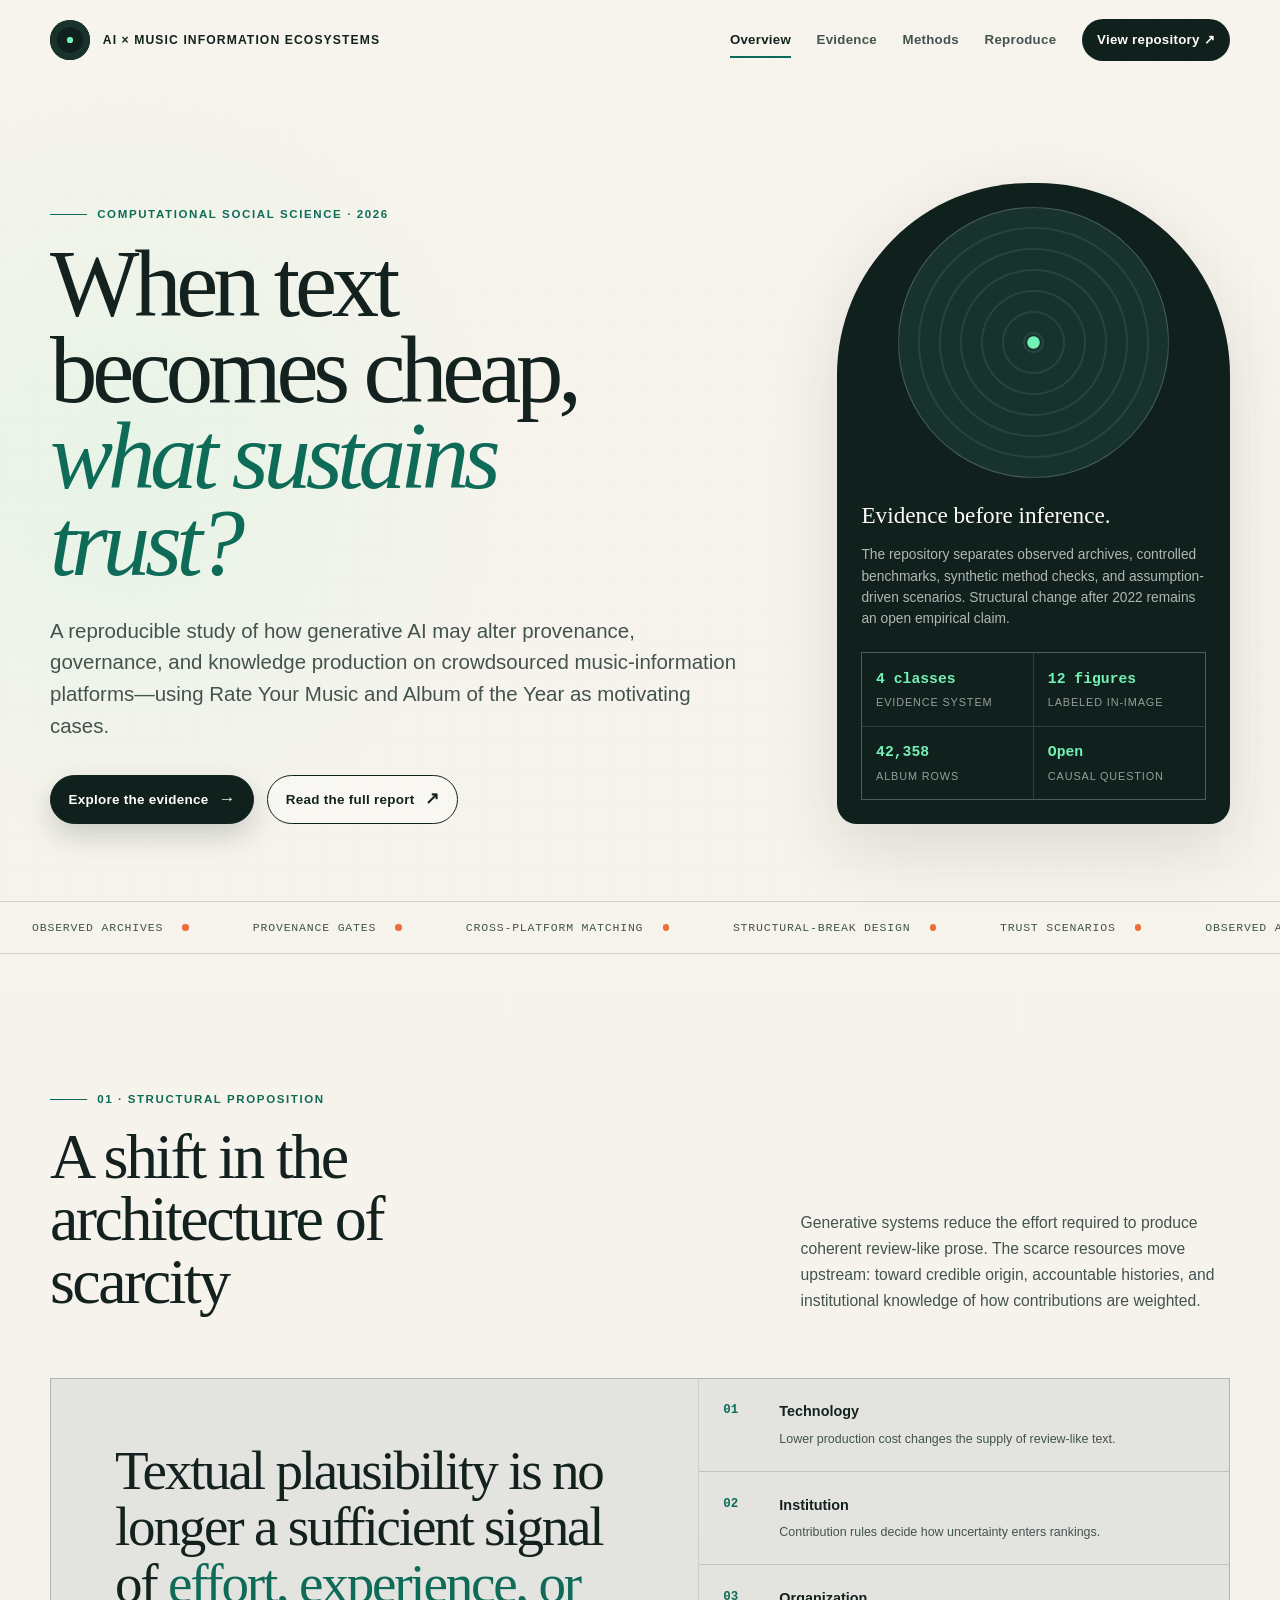
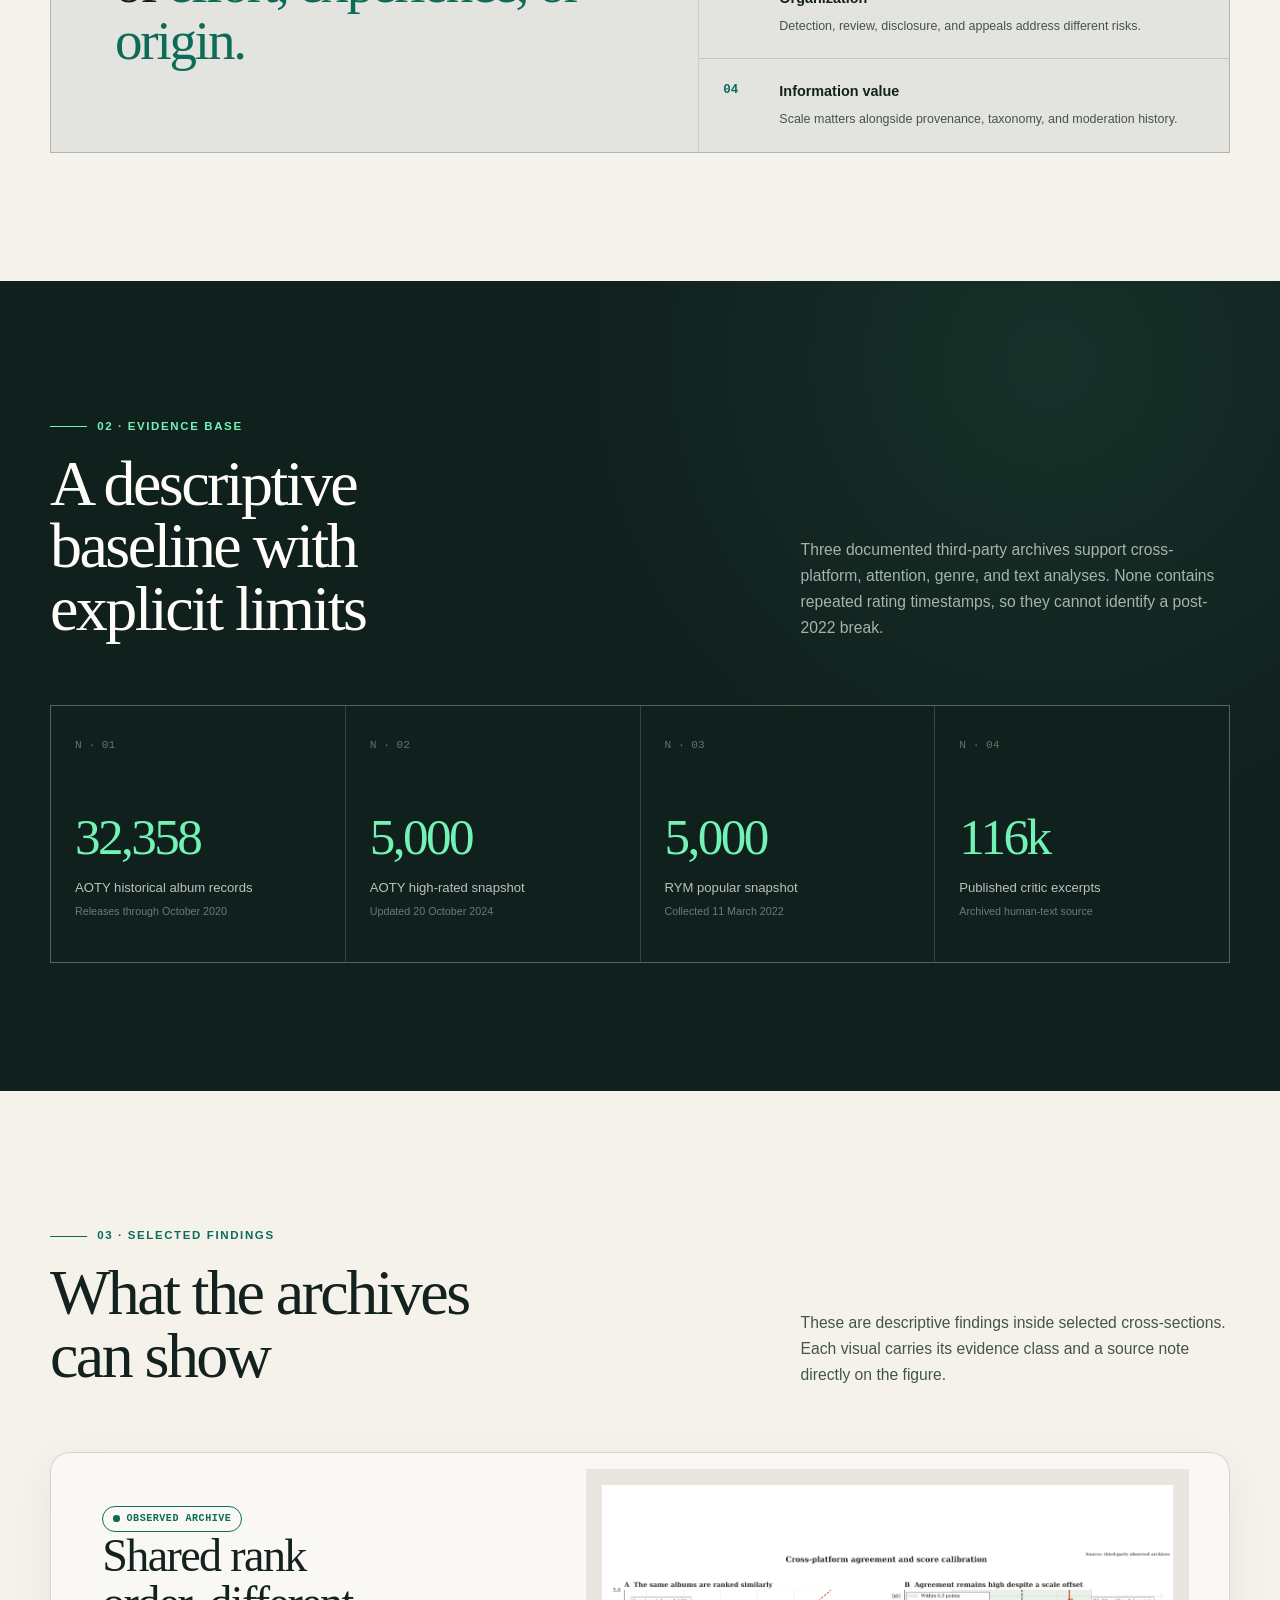
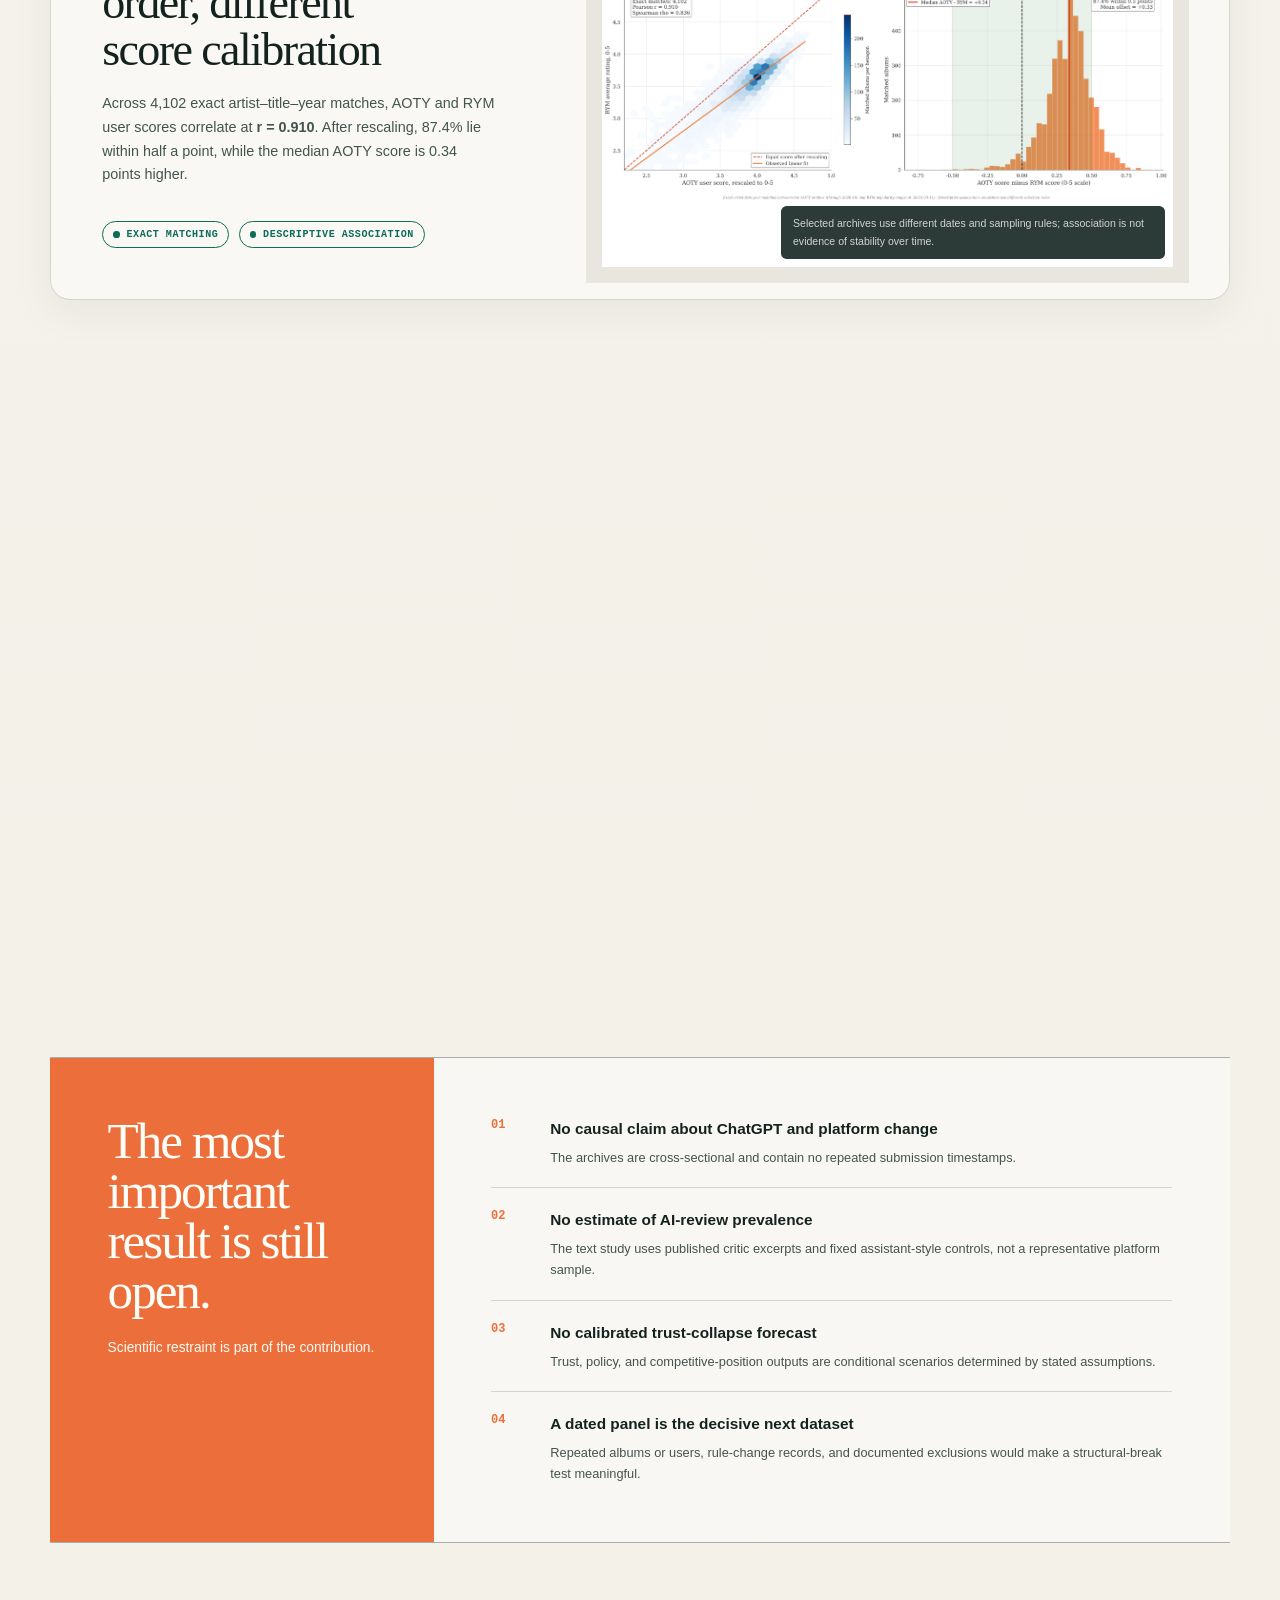
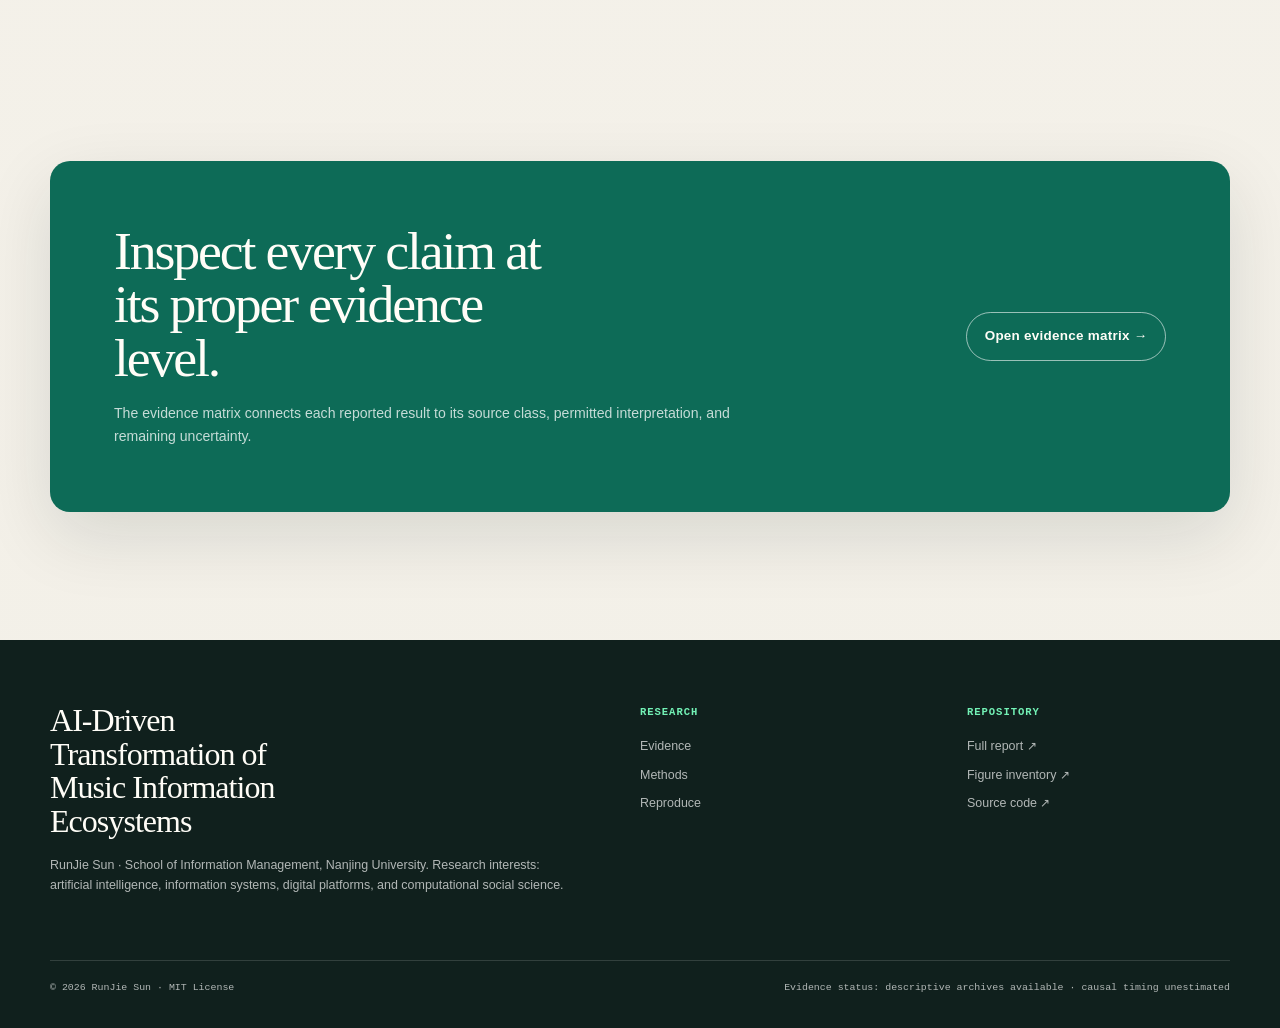
==== website/index.html @ 82f0a64b "Build research project website Add a responsive research website, evidence pages, reproducibility gu" ====
<!doctype html>
<html lang="en">
<head>
  <meta charset="utf-8">
  <meta name="viewport" content="width=device-width, initial-scale=1">
  <meta name="theme-color" content="#10201d">
  <meta name="description" content="A reproducible study of how generative AI may reshape trust, governance, and knowledge production on crowdsourced music-information platforms.">
  <meta property="og:type" content="website">
  <meta property="og:title" content="AI × Music Information Ecosystems">
  <meta property="og:description" content="Observed archives, explicit evidence boundaries, and a reproducible design for studying structural change in AOTY and RYM.">
  <meta property="og:url" content="https://sunrunjie.github.io/AI-Driven-Transformation-of-Music-Information-Ecosystems/">
  <meta property="og:image" content="https://sunrunjie.github.io/AI-Driven-Transformation-of-Music-Information-Ecosystems/assets/og.png">
  <meta name="twitter:card" content="summary_large_image">
  <meta name="twitter:title" content="AI × Music Information Ecosystems">
  <meta name="twitter:description" content="A reproducible study of trust, provenance, and structural change in crowdsourced music knowledge.">
  <meta name="twitter:image" content="https://sunrunjie.github.io/AI-Driven-Transformation-of-Music-Information-Ecosystems/assets/og.png">
  <title>AI × Music Information Ecosystems — RunJie Sun</title>
  <link rel="stylesheet" href="styles.css">
  <script src="script.js" defer></script>
</head>
<body>
  <a class="skip-link" href="#main">Skip to main content</a>
  <header class="site-header">
    <nav class="container nav-shell" aria-label="Primary navigation">
      <a class="brand" href="index.html" aria-label="Research home">
        <span class="brand-mark" aria-hidden="true"></span>
        <span class="brand-text">AI × Music Information Ecosystems</span>
      </a>
      <button class="menu-toggle" type="button" aria-label="Toggle navigation" aria-expanded="false"><span></span></button>
      <div class="nav-links">
        <a href="index.html" aria-current="page">Overview</a>
        <a href="evidence.html">Evidence</a>
        <a href="methods.html">Methods</a>
        <a href="reproducibility.html">Reproduce</a>
        <a class="repo-link" href="https://github.com/SunRunJie/AI-Driven-Transformation-of-Music-Information-Ecosystems">View repository ↗</a>
      </div>
    </nav>
  </header>

  <main id="main">
    <section class="hero">
      <div class="container hero-grid">
        <div>
          <p class="eyebrow">Computational social science · 2026</p>
          <h1 class="display-title">When text becomes cheap, <em>what sustains trust?</em></h1>
          <p class="lede">A reproducible study of how generative AI may alter provenance, governance, and knowledge production on crowdsourced music-information platforms—using Rate Your Music and Album of the Year as motivating cases.</p>
          <div class="hero-actions">
            <a class="button button-primary" href="evidence.html">Explore the evidence <span class="arrow" aria-hidden="true">→</span></a>
            <a class="button button-secondary" href="https://github.com/SunRunJie/AI-Driven-Transformation-of-Music-Information-Ecosystems/blob/main/docs/Research_Report.md">Read the full report <span class="arrow" aria-hidden="true">↗</span></a>
          </div>
        </div>
        <aside class="hero-aside" aria-label="Research status">
          <h2>Evidence before inference.</h2>
          <p>The repository separates observed archives, controlled benchmarks, synthetic method checks, and assumption-driven scenarios. Structural change after 2022 remains an open empirical claim.</p>
          <div class="hero-meta">
            <div><strong>4 classes</strong><span>Evidence system</span></div>
            <div><strong>12 figures</strong><span>Labeled in-image</span></div>
            <div><strong>42,358</strong><span>Album rows</span></div>
            <div><strong>Open</strong><span>Causal question</span></div>
          </div>
        </aside>
      </div>
    </section>

    <div class="ticker" aria-hidden="true">
      <div class="ticker-track">
        <div class="ticker-group">
          <span class="ticker-item">Observed archives</span><span class="ticker-item">Provenance gates</span><span class="ticker-item">Cross-platform matching</span><span class="ticker-item">Structural-break design</span><span class="ticker-item">Trust scenarios</span>
        </div>
        <div class="ticker-group">
          <span class="ticker-item">Observed archives</span><span class="ticker-item">Provenance gates</span><span class="ticker-item">Cross-platform matching</span><span class="ticker-item">Structural-break design</span><span class="ticker-item">Trust scenarios</span>
        </div>
      </div>
    </div>

    <section class="section" id="proposition">
      <div class="container">
        <div class="section-header reveal">
          <div>
            <p class="eyebrow">01 · Structural proposition</p>
            <h2 class="section-title">A shift in the architecture of scarcity</h2>
          </div>
          <p class="section-copy">Generative systems reduce the effort required to produce coherent review-like prose. The scarce resources move upstream: toward credible origin, accountable histories, and institutional knowledge of how contributions are weighted.</p>
        </div>
        <div class="principle-grid reveal">
          <div class="principle-main">
            <blockquote>Textual plausibility is no longer a sufficient signal of <em>effort, experience, or origin.</em></blockquote>
          </div>
          <div class="principle-side">
            <div class="principle-link"><b>01</b><div><strong>Technology</strong><span>Lower production cost changes the supply of review-like text.</span></div></div>
            <div class="principle-link"><b>02</b><div><strong>Institution</strong><span>Contribution rules decide how uncertainty enters rankings.</span></div></div>
            <div class="principle-link"><b>03</b><div><strong>Organization</strong><span>Detection, review, disclosure, and appeals address different risks.</span></div></div>
            <div class="principle-link"><b>04</b><div><strong>Information value</strong><span>Scale matters alongside provenance, taxonomy, and moderation history.</span></div></div>
          </div>
        </div>
      </div>
    </section>

    <section class="section section-dark" id="evidence-base">
      <div class="container">
        <div class="section-header reveal">
          <div>
            <p class="eyebrow">02 · Evidence base</p>
            <h2 class="section-title">A descriptive baseline with explicit limits</h2>
          </div>
          <p class="section-copy">Three documented third-party archives support cross-platform, attention, genre, and text analyses. None contains repeated rating timestamps, so they cannot identify a post-2022 break.</p>
        </div>
        <div class="stat-grid reveal">
          <article class="stat"><span class="stat-index">N · 01</span><strong class="stat-value">32,358</strong><span class="stat-label">AOTY historical album records</span><span class="stat-note">Releases through October 2020</span></article>
          <article class="stat"><span class="stat-index">N · 02</span><strong class="stat-value">5,000</strong><span class="stat-label">AOTY high-rated snapshot</span><span class="stat-note">Updated 20 October 2024</span></article>
          <article class="stat"><span class="stat-index">N · 03</span><strong class="stat-value">5,000</strong><span class="stat-label">RYM popular snapshot</span><span class="stat-note">Collected 11 March 2022</span></article>
          <article class="stat"><span class="stat-index">N · 04</span><strong class="stat-value">116k</strong><span class="stat-label">Published critic excerpts</span><span class="stat-note">Archived human-text source</span></article>
        </div>
      </div>
    </section>

    <section class="section" id="findings">
      <div class="container">
        <div class="section-header reveal">
          <div>
            <p class="eyebrow">03 · Selected findings</p>
            <h2 class="section-title">What the archives can show</h2>
          </div>
          <p class="section-copy">These are descriptive findings inside selected cross-sections. Each visual carries its evidence class and a source note directly on the figure.</p>
        </div>
        <div class="finding-stack">
          <article class="finding-card reveal">
            <div class="finding-copy">
              <div>
                <span class="evidence-tag tag-observed">Observed archive</span>
                <h3>Shared rank order, different score calibration</h3>
                <p>Across 4,102 exact artist–title–year matches, AOTY and RYM user scores correlate at <strong>r = 0.910</strong>. After rescaling, 87.4% lie within half a point, while the median AOTY score is 0.34 points higher.</p>
              </div>
              <div class="finding-meta"><span class="evidence-tag tag-observed">Exact matching</span><span class="evidence-tag tag-observed">Descriptive association</span></div>
            </div>
            <figure class="finding-visual">
              <img src="assets/figures/rating_distribution_evolution.png" alt="Hexbin plot and difference histogram showing AOTY and RYM score agreement across 4,102 matched albums">
              <figcaption>Selected archives use different dates and sampling rules; association is not evidence of stability over time.</figcaption>
            </figure>
          </article>

          <article class="finding-card reveal">
            <div class="finding-copy">
              <div>
                <span class="evidence-tag tag-observed">Observed archive</span>
                <h3>Attention concentrates; written participation stays thin</h3>
                <p>The AOTY top-5,000 file has a rating-count Gini of <strong>0.617</strong>; the selected RYM file has a Gini of <strong>0.400</strong>. In the RYM snapshot, the median review-to-rating ratio is only <strong>1.65%</strong>.</p>
              </div>
              <div class="finding-meta"><span class="evidence-tag tag-observed">Within-sample concentration</span><span class="evidence-tag tag-observed">Genre strata</span></div>
            </div>
            <figure class="finding-visual">
              <img src="assets/figures/genre_impact_heatmap.png" alt="Heatmap comparing score, rating attention, review density and genre coverage across AOTY and RYM snapshots">
              <figcaption>The snapshots use different selection rules; totals are not platform-size estimates.</figcaption>
            </figure>
          </article>
        </div>
      </div>
    </section>

    <section class="section-tight">
      <div class="container boundary reveal">
        <div class="boundary-lead">
          <h2>The most important result is still open.</h2>
          <p>Scientific restraint is part of the contribution.</p>
        </div>
        <div class="boundary-list">
          <div class="boundary-item"><b>01</b><div><strong>No causal claim about ChatGPT and platform change</strong><p>The archives are cross-sectional and contain no repeated submission timestamps.</p></div></div>
          <div class="boundary-item"><b>02</b><div><strong>No estimate of AI-review prevalence</strong><p>The text study uses published critic excerpts and fixed assistant-style controls, not a representative platform sample.</p></div></div>
          <div class="boundary-item"><b>03</b><div><strong>No calibrated trust-collapse forecast</strong><p>Trust, policy, and competitive-position outputs are conditional scenarios determined by stated assumptions.</p></div></div>
          <div class="boundary-item"><b>04</b><div><strong>A dated panel is the decisive next dataset</strong><p>Repeated albums or users, rule-change records, and documented exclusions would make a structural-break test meaningful.</p></div></div>
        </div>
      </div>
    </section>

    <section class="section">
      <div class="container cta-panel reveal">
        <div>
          <h2>Inspect every claim at its proper evidence level.</h2>
          <p>The evidence matrix connects each reported result to its source class, permitted interpretation, and remaining uncertainty.</p>
        </div>
        <a class="button" href="evidence.html">Open evidence matrix →</a>
      </div>
    </section>
  </main>

  <footer class="site-footer">
    <div class="container">
      <div class="footer-grid">
        <div>
          <h2 class="footer-title">AI-Driven Transformation of Music Information Ecosystems</h2>
          <p class="footer-copy">RunJie Sun · School of Information Management, Nanjing University. Research interests: artificial intelligence, information systems, digital platforms, and computational social science.</p>
        </div>
        <div class="footer-nav"><strong>Research</strong><a href="evidence.html">Evidence</a><a href="methods.html">Methods</a><a href="reproducibility.html">Reproduce</a></div>
        <div class="footer-nav"><strong>Repository</strong><a href="https://github.com/SunRunJie/AI-Driven-Transformation-of-Music-Information-Ecosystems/blob/main/docs/Research_Report.md">Full report ↗</a><a href="https://github.com/SunRunJie/AI-Driven-Transformation-of-Music-Information-Ecosystems/tree/main/figures">Figure inventory ↗</a><a href="https://github.com/SunRunJie/AI-Driven-Transformation-of-Music-Information-Ecosystems">Source code ↗</a></div>
      </div>
      <div class="footer-bottom"><span>© <span data-year>2026</span> RunJie Sun · MIT License</span><span>Evidence status: descriptive archives available · causal timing unestimated</span></div>
    </div>
  </footer>
</body>
</html>
---- website/styles.css ----
:root {
  --ink: #14221f;
  --ink-soft: #43534f;
  --paper: #f3f0e8;
  --paper-deep: #e7e2d6;
  --surface: rgba(255, 255, 255, 0.62);
  --line: rgba(20, 34, 31, 0.16);
  --line-strong: rgba(20, 34, 31, 0.32);
  --green: #0d6b57;
  --green-bright: #73f2b6;
  --orange: #ec6f3b;
  --blue: #2f69d9;
  --plum: #8b4d7d;
  --dark: #10201d;
  --dark-soft: #19312c;
  --white: #fffdf7;
  --serif: Georgia, "Times New Roman", Times, serif;
  --sans: Inter, "Segoe UI", Helvetica, Arial, sans-serif;
  --mono: "SFMono-Regular", Consolas, "Liberation Mono", monospace;
  --shadow: 0 24px 70px rgba(20, 34, 31, 0.12);
  --radius: 1.25rem;
  --page: min(1180px, calc(100vw - 40px));
}

* {
  box-sizing: border-box;
}

html {
  scroll-behavior: smooth;
  scroll-padding-top: 7rem;
}

body {
  margin: 0;
  color: var(--ink);
  background:
    radial-gradient(circle at 10% 8%, rgba(115, 242, 182, 0.12), transparent 25rem),
    linear-gradient(180deg, #f7f4ed 0%, var(--paper) 100%);
  font-family: var(--sans);
  font-size: 16px;
  line-height: 1.65;
  text-rendering: optimizeLegibility;
  -webkit-font-smoothing: antialiased;
}

body::before {
  position: fixed;
  inset: 0;
  z-index: -1;
  pointer-events: none;
  content: "";
  opacity: 0.36;
  background-image: linear-gradient(rgba(20, 34, 31, 0.025) 1px, transparent 1px),
    linear-gradient(90deg, rgba(20, 34, 31, 0.025) 1px, transparent 1px);
  background-size: 32px 32px;
}

::selection {
  color: var(--white);
  background: var(--green);
}

a {
  color: inherit;
  text-decoration-thickness: 1px;
  text-underline-offset: 0.2em;
}

img {
  display: block;
  max-width: 100%;
}

button,
input {
  font: inherit;
}

.skip-link {
  position: fixed;
  top: 0.75rem;
  left: 0.75rem;
  z-index: 100;
  padding: 0.75rem 1rem;
  color: var(--white);
  background: var(--dark);
  border-radius: 0.4rem;
  transform: translateY(-160%);
  transition: transform 160ms ease;
}

.skip-link:focus {
  transform: translateY(0);
}

.container {
  width: var(--page);
  margin-inline: auto;
}

.site-header {
  position: sticky;
  top: 0;
  z-index: 40;
  border-bottom: 1px solid transparent;
  transition: background 180ms ease, border-color 180ms ease, backdrop-filter 180ms ease;
}

.site-header.is-scrolled {
  background: rgba(247, 244, 237, 0.87);
  border-color: var(--line);
  backdrop-filter: blur(18px);
}

.nav-shell {
  display: flex;
  min-height: 80px;
  align-items: center;
  justify-content: space-between;
  gap: 2rem;
}

.brand {
  display: inline-flex;
  align-items: center;
  gap: 0.8rem;
  font-size: 0.76rem;
  font-weight: 760;
  letter-spacing: 0.09em;
  line-height: 1.2;
  text-decoration: none;
  text-transform: uppercase;
}

.brand-mark {
  display: grid;
  width: 2.5rem;
  height: 2.5rem;
  flex: none;
  place-items: center;
  color: var(--green-bright);
  background: var(--dark);
  border-radius: 50%;
  box-shadow: inset 0 0 0 7px #18322c;
}

.brand-mark::after {
  width: 0.32rem;
  height: 0.32rem;
  content: "";
  background: currentColor;
  border-radius: 50%;
}

.nav-links {
  display: flex;
  align-items: center;
  gap: 1.6rem;
}

.nav-links a {
  position: relative;
  padding: 0.45rem 0;
  color: var(--ink-soft);
  font-size: 0.83rem;
  font-weight: 650;
  letter-spacing: 0.02em;
  text-decoration: none;
}

.nav-links a::after {
  position: absolute;
  right: 0;
  bottom: 0;
  left: 0;
  height: 2px;
  content: "";
  background: var(--green);
  transform: scaleX(0);
  transform-origin: right;
  transition: transform 180ms ease;
}

.nav-links a:hover::after,
.nav-links a[aria-current="page"]::after {
  transform: scaleX(1);
  transform-origin: left;
}

.nav-links a[aria-current="page"] {
  color: var(--ink);
}

.nav-links .repo-link {
  padding: 0.65rem 0.95rem;
  color: var(--white);
  background: var(--dark);
  border-radius: 999px;
}

.nav-links .repo-link::after {
  display: none;
}

.menu-toggle {
  display: none;
  width: 2.75rem;
  height: 2.75rem;
  padding: 0;
  color: var(--ink);
  background: transparent;
  border: 1px solid var(--line-strong);
  border-radius: 50%;
}

.menu-toggle span,
.menu-toggle::before,
.menu-toggle::after {
  display: block;
  width: 1.1rem;
  height: 1px;
  margin: 4px auto;
  content: "";
  background: currentColor;
}

.eyebrow {
  display: inline-flex;
  align-items: center;
  gap: 0.65rem;
  margin: 0 0 1.2rem;
  color: var(--green);
  font-size: 0.72rem;
  font-weight: 800;
  letter-spacing: 0.14em;
  line-height: 1.2;
  text-transform: uppercase;
}

.eyebrow::before {
  width: 2.3rem;
  height: 1px;
  content: "";
  background: currentColor;
}

.display-title {
  max-width: 13ch;
  margin: 0;
  font-family: var(--serif);
  font-size: clamp(3.2rem, 7.4vw, 7.5rem);
  font-weight: 500;
  letter-spacing: -0.055em;
  line-height: 0.91;
}

.display-title em {
  color: var(--green);
  font-weight: 500;
}

.lede {
  max-width: 44rem;
  margin: 1.8rem 0 0;
  color: var(--ink-soft);
  font-size: clamp(1.05rem, 1.8vw, 1.28rem);
  line-height: 1.55;
}

.hero {
  min-height: calc(100vh - 80px);
  padding: clamp(4rem, 8vw, 8rem) 0 4rem;
}

.hero-grid {
  display: grid;
  grid-template-columns: minmax(0, 1.28fr) minmax(290px, 0.72fr);
  align-items: end;
  gap: clamp(3rem, 7vw, 8rem);
}

.hero-actions {
  display: flex;
  flex-wrap: wrap;
  gap: 0.8rem;
  margin-top: 2.1rem;
}

.button {
  display: inline-flex;
  min-height: 3rem;
  align-items: center;
  justify-content: center;
  gap: 0.65rem;
  padding: 0.78rem 1.1rem;
  font-size: 0.84rem;
  font-weight: 760;
  letter-spacing: 0.02em;
  text-decoration: none;
  border: 1px solid var(--dark);
  border-radius: 999px;
  transition: transform 160ms ease, box-shadow 160ms ease, background 160ms ease;
}

.button:hover {
  transform: translateY(-2px);
}

.button-primary {
  color: var(--white);
  background: var(--dark);
  box-shadow: 0 12px 28px rgba(16, 32, 29, 0.18);
}

.button-secondary {
  background: rgba(255, 255, 255, 0.35);
}

.button .arrow {
  font-size: 1.05rem;
  line-height: 1;
}

.hero-aside {
  position: relative;
  padding: 1.5rem;
  color: var(--white);
  background: var(--dark);
  border-radius: 12rem 12rem var(--radius) var(--radius);
  box-shadow: var(--shadow);
  overflow: hidden;
}

.hero-aside::before {
  display: block;
  width: 78%;
  aspect-ratio: 1;
  margin: 0 auto 1.5rem;
  content: "";
  background:
    radial-gradient(circle, var(--green-bright) 0 3%, transparent 3.5%),
    repeating-radial-gradient(circle, #18322c 0 8px, #25453e 9px 10px, #18322c 11px 21px);
  border: 1px solid rgba(255, 255, 255, 0.15);
  border-radius: 50%;
}

.hero-aside h2 {
  margin: 0;
  font-family: var(--serif);
  font-size: 1.45rem;
  font-weight: 500;
  line-height: 1.2;
}

.hero-aside p {
  margin: 0.9rem 0 0;
  color: rgba(255, 255, 255, 0.68);
  font-size: 0.86rem;
  line-height: 1.55;
}

.hero-meta {
  display: grid;
  grid-template-columns: 1fr 1fr;
  gap: 1px;
  margin-top: 1.4rem;
  background: rgba(255, 255, 255, 0.14);
  border: 1px solid rgba(255, 255, 255, 0.14);
}

.hero-meta div {
  padding: 0.85rem;
  background: var(--dark);
}

.hero-meta strong,
.hero-meta span {
  display: block;
}

.hero-meta strong {
  color: var(--green-bright);
  font-family: var(--mono);
  font-size: 0.92rem;
}

.hero-meta span {
  margin-top: 0.2rem;
  color: rgba(255, 255, 255, 0.56);
  font-size: 0.68rem;
  letter-spacing: 0.08em;
  text-transform: uppercase;
}

.ticker {
  border-top: 1px solid var(--line);
  border-bottom: 1px solid var(--line);
  overflow: hidden;
}

.ticker-track {
  display: flex;
  width: max-content;
  animation: ticker 32s linear infinite;
}

.ticker-group {
  display: flex;
  align-items: center;
  flex: none;
}

.ticker-item {
  display: flex;
  align-items: center;
  gap: 1.2rem;
  padding: 1rem 2rem;
  color: var(--ink-soft);
  font-family: var(--mono);
  font-size: 0.72rem;
  letter-spacing: 0.07em;
  text-transform: uppercase;
}

.ticker-item::after {
  width: 0.4rem;
  height: 0.4rem;
  content: "";
  background: var(--orange);
  border-radius: 50%;
}

@keyframes ticker {
  to { transform: translateX(-50%); }
}

.section {
  padding: clamp(5.5rem, 10vw, 9rem) 0;
}

.section-tight {
  padding: clamp(4rem, 7vw, 6.5rem) 0;
}

.section-dark {
  color: var(--white);
  background:
    radial-gradient(circle at 82% 10%, rgba(115, 242, 182, 0.08), transparent 30rem),
    var(--dark);
}

.section-dark .eyebrow {
  color: var(--green-bright);
}

.section-dark .section-copy,
.section-dark .muted {
  color: rgba(255, 255, 255, 0.64);
}

.section-header {
  display: grid;
  grid-template-columns: minmax(0, 0.9fr) minmax(280px, 0.55fr);
  align-items: end;
  gap: 3rem;
  margin-bottom: clamp(2.8rem, 5vw, 4.5rem);
}

.section-title {
  max-width: 14ch;
  margin: 0;
  font-family: var(--serif);
  font-size: clamp(2.35rem, 5vw, 4.75rem);
  font-weight: 500;
  letter-spacing: -0.04em;
  line-height: 0.98;
}

.section-copy {
  max-width: 37rem;
  margin: 0;
  color: var(--ink-soft);
  font-size: 0.98rem;
}

.principle-grid {
  display: grid;
  grid-template-columns: 1.1fr 0.9fr;
  gap: 1px;
  background: var(--line);
  border: 1px solid var(--line);
}

.principle-main,
.principle-side {
  background: rgba(255, 255, 255, 0.4);
}

.principle-main {
  padding: clamp(2rem, 5vw, 4.5rem);
}

.principle-main blockquote {
  max-width: 22ch;
  margin: 0;
  font-family: var(--serif);
  font-size: clamp(2rem, 4.3vw, 4.1rem);
  letter-spacing: -0.04em;
  line-height: 1.03;
}

.principle-main blockquote em {
  color: var(--green);
  font-style: normal;
}

.principle-side {
  display: grid;
  grid-template-rows: repeat(4, 1fr);
}

.principle-link {
  display: grid;
  grid-template-columns: 2.5rem 1fr;
  gap: 1rem;
  padding: 1.35rem 1.5rem;
  border-bottom: 1px solid var(--line);
}

.principle-link:last-child {
  border-bottom: 0;
}

.principle-link b {
  color: var(--green);
  font-family: var(--mono);
  font-size: 0.78rem;
}

.principle-link strong,
.principle-link span {
  display: block;
}

.principle-link strong {
  font-size: 0.9rem;
}

.principle-link span {
  margin-top: 0.3rem;
  color: var(--ink-soft);
  font-size: 0.78rem;
}

.stat-grid {
  display: grid;
  grid-template-columns: repeat(4, 1fr);
  gap: 1px;
  background: rgba(255, 255, 255, 0.16);
  border: 1px solid rgba(255, 255, 255, 0.16);
}

.stat {
  min-height: 16rem;
  padding: 1.5rem;
  background: var(--dark);
}

.stat-index {
  color: rgba(255, 255, 255, 0.36);
  font-family: var(--mono);
  font-size: 0.7rem;
}

.stat-value {
  display: block;
  margin-top: 3.4rem;
  color: var(--green-bright);
  font-family: var(--serif);
  font-size: clamp(2.4rem, 4vw, 4.3rem);
  font-weight: 500;
  letter-spacing: -0.05em;
  line-height: 1;
}

.stat-label {
  display: block;
  margin-top: 1rem;
  color: rgba(255, 255, 255, 0.72);
  font-size: 0.82rem;
  line-height: 1.45;
}

.stat-note {
  display: block;
  margin-top: 0.45rem;
  color: rgba(255, 255, 255, 0.4);
  font-size: 0.67rem;
  line-height: 1.45;
}

.finding-stack {
  display: grid;
  gap: 1.5rem;
}

.finding-card {
  display: grid;
  grid-template-columns: 0.42fr 0.58fr;
  min-height: 28rem;
  background: rgba(255, 255, 255, 0.48);
  border: 1px solid var(--line);
  border-radius: var(--radius);
  box-shadow: 0 12px 40px rgba(20, 34, 31, 0.06);
  overflow: hidden;
}

.finding-copy {
  display: flex;
  flex-direction: column;
  justify-content: space-between;
  padding: clamp(1.8rem, 4vw, 3.6rem);
}

.finding-copy h3 {
  max-width: 13ch;
  margin: 0;
  font-family: var(--serif);
  font-size: clamp(2rem, 3.6vw, 3.25rem);
  font-weight: 500;
  letter-spacing: -0.035em;
  line-height: 1.02;
}

.finding-copy p {
  max-width: 34rem;
  margin: 1.2rem 0 0;
  color: var(--ink-soft);
  font-size: 0.9rem;
}

.finding-meta {
  display: flex;
  flex-wrap: wrap;
  gap: 0.6rem;
  margin-top: 2rem;
}

.evidence-tag {
  display: inline-flex;
  align-items: center;
  gap: 0.42rem;
  width: fit-content;
  padding: 0.38rem 0.62rem;
  font-family: var(--mono);
  font-size: 0.63rem;
  font-weight: 700;
  letter-spacing: 0.05em;
  line-height: 1.2;
  text-transform: uppercase;
  border: 1px solid currentColor;
  border-radius: 999px;
}

.evidence-tag::before {
  width: 0.42rem;
  height: 0.42rem;
  content: "";
  background: currentColor;
  border-radius: 50%;
}

.tag-observed { color: var(--green); }
.tag-controlled { color: var(--blue); }
.tag-synthetic { color: var(--orange); }
.tag-scenario { color: var(--plum); }

.finding-visual {
  position: relative;
  display: grid;
  min-width: 0;
  place-items: center;
  padding: 1rem;
  background: #e8e6df;
}

.finding-visual img {
  width: 100%;
  height: 100%;
  object-fit: contain;
  background: #fff;
}

.finding-visual figcaption {
  position: absolute;
  right: 1.5rem;
  bottom: 1.5rem;
  max-width: 24rem;
  padding: 0.55rem 0.75rem;
  color: rgba(255, 255, 255, 0.78);
  background: rgba(16, 32, 29, 0.88);
  font-size: 0.66rem;
  border-radius: 0.35rem;
}

.boundary {
  display: grid;
  grid-template-columns: 0.65fr 1.35fr;
  border-top: 1px solid var(--line-strong);
  border-bottom: 1px solid var(--line-strong);
}

.boundary-lead,
.boundary-list {
  padding: clamp(2rem, 4.5vw, 4rem);
}

.boundary-lead {
  color: var(--white);
  background: var(--orange);
}

.boundary-lead h2 {
  margin: 0;
  font-family: var(--serif);
  font-size: clamp(2.3rem, 4vw, 4.2rem);
  font-weight: 500;
  letter-spacing: -0.04em;
  line-height: 0.98;
}

.boundary-lead p {
  margin: 1.3rem 0 0;
  font-size: 0.86rem;
}

.boundary-list {
  background: rgba(255, 255, 255, 0.45);
}

.boundary-item {
  display: grid;
  grid-template-columns: 2.5rem 1fr;
  gap: 1.2rem;
  padding: 1.2rem 0;
  border-bottom: 1px solid var(--line);
}

.boundary-item:first-child { padding-top: 0; }
.boundary-item:last-child { padding-bottom: 0; border-bottom: 0; }
.boundary-item b { color: var(--orange); font-family: var(--mono); font-size: 0.75rem; }
.boundary-item strong { display: block; font-size: 0.96rem; }
.boundary-item p { margin: 0.35rem 0 0; color: var(--ink-soft); font-size: 0.8rem; }

.cta-panel {
  display: grid;
  grid-template-columns: 1fr auto;
  align-items: center;
  gap: 3rem;
  padding: clamp(2rem, 5vw, 4.5rem);
  color: var(--white);
  background: var(--green);
  border-radius: var(--radius);
  box-shadow: var(--shadow);
}

.cta-panel h2 {
  max-width: 17ch;
  margin: 0;
  font-family: var(--serif);
  font-size: clamp(2.2rem, 4.2vw, 4rem);
  font-weight: 500;
  letter-spacing: -0.04em;
  line-height: 1;
}

.cta-panel p {
  max-width: 42rem;
  margin: 1rem 0 0;
  color: rgba(255, 255, 255, 0.76);
  font-size: 0.88rem;
}

.cta-panel .button {
  color: var(--white);
  border-color: rgba(255, 255, 255, 0.58);
}

.page-hero {
  padding: clamp(4.5rem, 9vw, 8rem) 0 clamp(4rem, 7vw, 6rem);
}

.page-hero-grid {
  display: grid;
  grid-template-columns: minmax(0, 1fr) minmax(260px, 0.42fr);
  align-items: end;
  gap: clamp(3rem, 8vw, 8rem);
}

.page-title {
  max-width: 11ch;
  margin: 0;
  font-family: var(--serif);
  font-size: clamp(3.1rem, 7vw, 7rem);
  font-weight: 500;
  letter-spacing: -0.055em;
  line-height: 0.91;
}

.page-index {
  color: var(--ink-soft);
  font-family: var(--mono);
  font-size: 0.74rem;
  border-top: 1px solid var(--line-strong);
}

.page-index div {
  display: flex;
  justify-content: space-between;
  gap: 1rem;
  padding: 0.8rem 0;
  border-bottom: 1px solid var(--line);
}

.page-index strong {
  color: var(--ink);
  font-weight: 650;
}

.filter-bar {
  display: flex;
  flex-wrap: wrap;
  gap: 0.6rem;
  margin-bottom: 2rem;
}

.filter-button {
  padding: 0.55rem 0.85rem;
  color: var(--ink-soft);
  background: transparent;
  border: 1px solid var(--line-strong);
  border-radius: 999px;
  cursor: pointer;
}

.filter-button:hover,
.filter-button.is-active {
  color: var(--white);
  background: var(--dark);
}

.evidence-matrix {
  border-top: 1px solid var(--line-strong);
}

.evidence-row {
  display: grid;
  grid-template-columns: 0.9fr 0.55fr 1.25fr 0.6fr;
  gap: 1.5rem;
  align-items: start;
  padding: 1.35rem 0;
  border-bottom: 1px solid var(--line);
}

.evidence-row[hidden] { display: none; }

.evidence-row.header-row {
  padding: 0.7rem 0;
  color: var(--ink-soft);
  font-family: var(--mono);
  font-size: 0.66rem;
  letter-spacing: 0.06em;
  text-transform: uppercase;
}

.evidence-row strong {
  font-size: 0.9rem;
  line-height: 1.35;
}

.evidence-row p {
  margin: 0;
  color: var(--ink-soft);
  font-size: 0.79rem;
  line-height: 1.5;
}

.claim-state {
  width: fit-content;
  padding: 0.34rem 0.55rem;
  font-family: var(--mono);
  font-size: 0.63rem;
  font-weight: 700;
  border-radius: 0.35rem;
}

.claim-supported { color: #075340; background: rgba(13, 107, 87, 0.13); }
.claim-bounded { color: #7b3a17; background: rgba(236, 111, 59, 0.15); }
.claim-open { color: #6f315f; background: rgba(139, 77, 125, 0.15); }

.source-grid {
  display: grid;
  grid-template-columns: repeat(3, 1fr);
  gap: 1rem;
}

.source-card {
  display: flex;
  min-height: 23rem;
  flex-direction: column;
  justify-content: space-between;
  padding: 1.5rem;
  background: rgba(255, 255, 255, 0.46);
  border: 1px solid var(--line);
  border-radius: var(--radius);
}

.source-card .number {
  font-family: var(--serif);
  font-size: 3.5rem;
  letter-spacing: -0.045em;
  line-height: 1;
}

.source-card h3 {
  margin: 1rem 0 0;
  font-size: 1rem;
}

.source-card p {
  margin: 0.7rem 0 0;
  color: var(--ink-soft);
  font-size: 0.78rem;
}

.source-card dl {
  margin: 1.8rem 0 0;
  font-size: 0.72rem;
}

.source-card dl div {
  display: flex;
  justify-content: space-between;
  gap: 1rem;
  padding: 0.55rem 0;
  border-top: 1px solid var(--line);
}

.source-card dt { color: var(--ink-soft); }
.source-card dd { margin: 0; text-align: right; }

.method-flow {
  position: relative;
  display: grid;
  grid-template-columns: repeat(5, 1fr);
  gap: 1rem;
}

.method-flow::before {
  position: absolute;
  top: 2rem;
  right: 9%;
  left: 9%;
  height: 1px;
  content: "";
  background: var(--line-strong);
}

.flow-step {
  position: relative;
  padding-top: 4.6rem;
}

.flow-step::before {
  position: absolute;
  top: 1.55rem;
  left: 0;
  width: 0.8rem;
  height: 0.8rem;
  content: "";
  background: var(--paper);
  border: 2px solid var(--green);
  border-radius: 50%;
}

.flow-step b {
  color: var(--green);
  font-family: var(--mono);
  font-size: 0.7rem;
}

.flow-step strong {
  display: block;
  margin-top: 0.35rem;
  font-size: 0.92rem;
}

.flow-step p {
  margin: 0.5rem 0 0;
  color: var(--ink-soft);
  font-size: 0.74rem;
}

.method-list {
  border-top: 1px solid var(--line-strong);
}

.method-item {
  border-bottom: 1px solid var(--line);
}

.method-item summary {
  display: grid;
  grid-template-columns: 3rem 0.65fr 1.35fr auto;
  gap: 1.25rem;
  align-items: center;
  padding: 1.35rem 0;
  cursor: pointer;
  list-style: none;
}

.method-item summary::-webkit-details-marker { display: none; }
.method-item summary::after { content: "+"; font-family: var(--mono); font-size: 1.2rem; }
.method-item[open] summary::after { content: "−"; }
.method-item summary b { color: var(--green); font-family: var(--mono); font-size: 0.72rem; }
.method-item summary strong { font-family: var(--serif); font-size: 1.3rem; font-weight: 500; }
.method-item summary span { color: var(--ink-soft); font-size: 0.78rem; }

.method-body {
  display: grid;
  grid-template-columns: 0.65fr 1.35fr;
  gap: 2rem;
  padding: 0 0 2rem 4.25rem;
}

.method-body p,
.method-body li {
  color: var(--ink-soft);
  font-size: 0.8rem;
}

.method-body ul {
  margin: 0;
  padding-left: 1.2rem;
}

.method-body code {
  font-family: var(--mono);
  font-size: 0.72rem;
}

.repro-grid {
  display: grid;
  grid-template-columns: 0.72fr 1.28fr;
  gap: clamp(2rem, 6vw, 6rem);
  align-items: start;
}

.sticky-note {
  position: sticky;
  top: 7.5rem;
}

.sticky-note h2 {
  margin: 0;
  font-family: var(--serif);
  font-size: clamp(2.2rem, 4vw, 4rem);
  font-weight: 500;
  letter-spacing: -0.04em;
  line-height: 1;
}

.sticky-note p {
  margin: 1rem 0 0;
  color: var(--ink-soft);
  font-size: 0.86rem;
}

.checklist {
  border-top: 1px solid var(--line-strong);
}

.check-item {
  display: grid;
  grid-template-columns: 2rem 1fr auto;
  gap: 1rem;
  align-items: start;
  padding: 1.15rem 0;
  border-bottom: 1px solid var(--line);
}

.check-mark {
  display: grid;
  width: 1.35rem;
  height: 1.35rem;
  place-items: center;
  color: var(--white);
  background: var(--green);
  font-size: 0.7rem;
  border-radius: 50%;
}

.check-item strong { display: block; font-size: 0.88rem; }
.check-item p { margin: 0.25rem 0 0; color: var(--ink-soft); font-size: 0.74rem; }
.check-item small { color: var(--ink-soft); font-family: var(--mono); font-size: 0.62rem; }

.code-block {
  position: relative;
  margin: 1rem 0;
  padding: 1.5rem;
  color: #d9eee7;
  background: var(--dark);
  border: 1px solid rgba(255, 255, 255, 0.08);
  border-radius: 0.8rem;
  overflow-x: auto;
}

.code-block code {
  font-family: var(--mono);
  font-size: 0.74rem;
  line-height: 1.7;
  white-space: pre;
}

.copy-button {
  position: absolute;
  top: 0.8rem;
  right: 0.8rem;
  padding: 0.35rem 0.55rem;
  color: rgba(255, 255, 255, 0.68);
  background: rgba(255, 255, 255, 0.08);
  border: 1px solid rgba(255, 255, 255, 0.14);
  border-radius: 0.35rem;
  cursor: pointer;
  font-family: var(--mono);
  font-size: 0.62rem;
}

.note-box {
  padding: 1.3rem 1.5rem;
  background: rgba(236, 111, 59, 0.1);
  border-left: 3px solid var(--orange);
}

.note-box strong { display: block; }
.note-box p { margin: 0.45rem 0 0; color: var(--ink-soft); font-size: 0.8rem; }

.site-footer {
  padding: 4rem 0 2rem;
  color: rgba(255, 255, 255, 0.68);
  background: var(--dark);
}

.footer-grid {
  display: grid;
  grid-template-columns: 1.1fr 0.55fr 0.55fr;
  gap: 4rem;
}

.footer-title {
  max-width: 16ch;
  margin: 0;
  color: var(--white);
  font-family: var(--serif);
  font-size: 2rem;
  font-weight: 500;
  letter-spacing: -0.03em;
  line-height: 1.05;
}

.footer-copy {
  max-width: 34rem;
  margin: 1rem 0 0;
  font-size: 0.78rem;
}

.footer-nav strong {
  display: block;
  margin-bottom: 0.9rem;
  color: var(--green-bright);
  font-family: var(--mono);
  font-size: 0.66rem;
  letter-spacing: 0.09em;
  text-transform: uppercase;
}

.footer-nav a {
  display: block;
  width: fit-content;
  margin: 0.5rem 0;
  font-size: 0.78rem;
  text-decoration: none;
}

.footer-nav a:hover { color: var(--white); }

.footer-bottom {
  display: flex;
  justify-content: space-between;
  gap: 2rem;
  margin-top: 4rem;
  padding-top: 1.2rem;
  font-family: var(--mono);
  font-size: 0.62rem;
  border-top: 1px solid rgba(255, 255, 255, 0.14);
}

.reveal {
  opacity: 0;
  transform: translateY(22px);
  transition: opacity 600ms ease, transform 600ms ease;
}

.reveal.is-visible {
  opacity: 1;
  transform: none;
}

:focus-visible {
  outline: 3px solid var(--orange);
  outline-offset: 3px;
}

@media (max-width: 980px) {
  .hero-grid,
  .page-hero-grid,
  .section-header,
  .repro-grid {
    grid-template-columns: 1fr;
  }

  .hero { min-height: auto; }
  .hero-aside { max-width: 34rem; }
  .stat-grid { grid-template-columns: 1fr 1fr; }
  .finding-card { grid-template-columns: 1fr; }
  .finding-visual { min-height: 30rem; }
  .source-grid { grid-template-columns: 1fr 1fr; }
  .method-flow { grid-template-columns: 1fr; }
  .method-flow::before { top: 0; bottom: 0; left: 0.39rem; width: 1px; height: auto; }
  .flow-step { padding: 0 0 1.6rem 2.3rem; }
  .flow-step::before { top: 0.3rem; }
  .sticky-note { position: static; }
  .footer-grid { grid-template-columns: 1fr 1fr; }
  .footer-grid > :first-child { grid-column: 1 / -1; }
}

@media (max-width: 760px) {
  :root { --page: min(100% - 28px, 1180px); }
  html { scroll-padding-top: 5.5rem; }
  .nav-shell { min-height: 68px; }
  .menu-toggle { display: block; }
  .nav-links {
    position: absolute;
    top: 68px;
    right: 0;
    left: 0;
    display: none;
    align-items: stretch;
    flex-direction: column;
    gap: 0;
    padding: 1rem 14px 1.4rem;
    background: rgba(247, 244, 237, 0.98);
    border-bottom: 1px solid var(--line);
  }
  .nav-links.is-open { display: flex; }
  .nav-links a { padding: 0.8rem 0; }
  .nav-links .repo-link { margin-top: 0.5rem; text-align: center; }
  .brand-text { max-width: 12rem; }
  .hero { padding-top: 3.5rem; }
  .display-title { font-size: clamp(3.25rem, 17vw, 5rem); }
  .principle-grid,
  .boundary,
  .cta-panel {
    grid-template-columns: 1fr;
  }
  .stat-grid,
  .source-grid { grid-template-columns: 1fr; }
  .stat { min-height: 12.5rem; }
  .stat-value { margin-top: 2rem; }
  .finding-visual { min-height: 20rem; }
  .finding-visual figcaption { right: 0.8rem; bottom: 0.8rem; left: 0.8rem; }
  .evidence-row { grid-template-columns: 1fr; gap: 0.55rem; padding: 1.3rem 0; }
  .evidence-row.header-row { display: none; }
  .method-item summary { grid-template-columns: 2rem 1fr auto; gap: 0.8rem; }
  .method-item summary span { grid-column: 2 / -1; }
  .method-body { grid-template-columns: 1fr; padding-left: 2.8rem; }
  .check-item { grid-template-columns: 2rem 1fr; }
  .check-item small { grid-column: 2; }
  .footer-grid { grid-template-columns: 1fr; gap: 2rem; }
  .footer-grid > :first-child { grid-column: auto; }
  .footer-bottom { flex-direction: column; }
}

@media (prefers-reduced-motion: reduce) {
  *, *::before, *::after {
    scroll-behavior: auto !important;
    animation-duration: 0.01ms !important;
    animation-iteration-count: 1 !important;
    transition-duration: 0.01ms !important;
  }
  .reveal { opacity: 1; transform: none; }
}
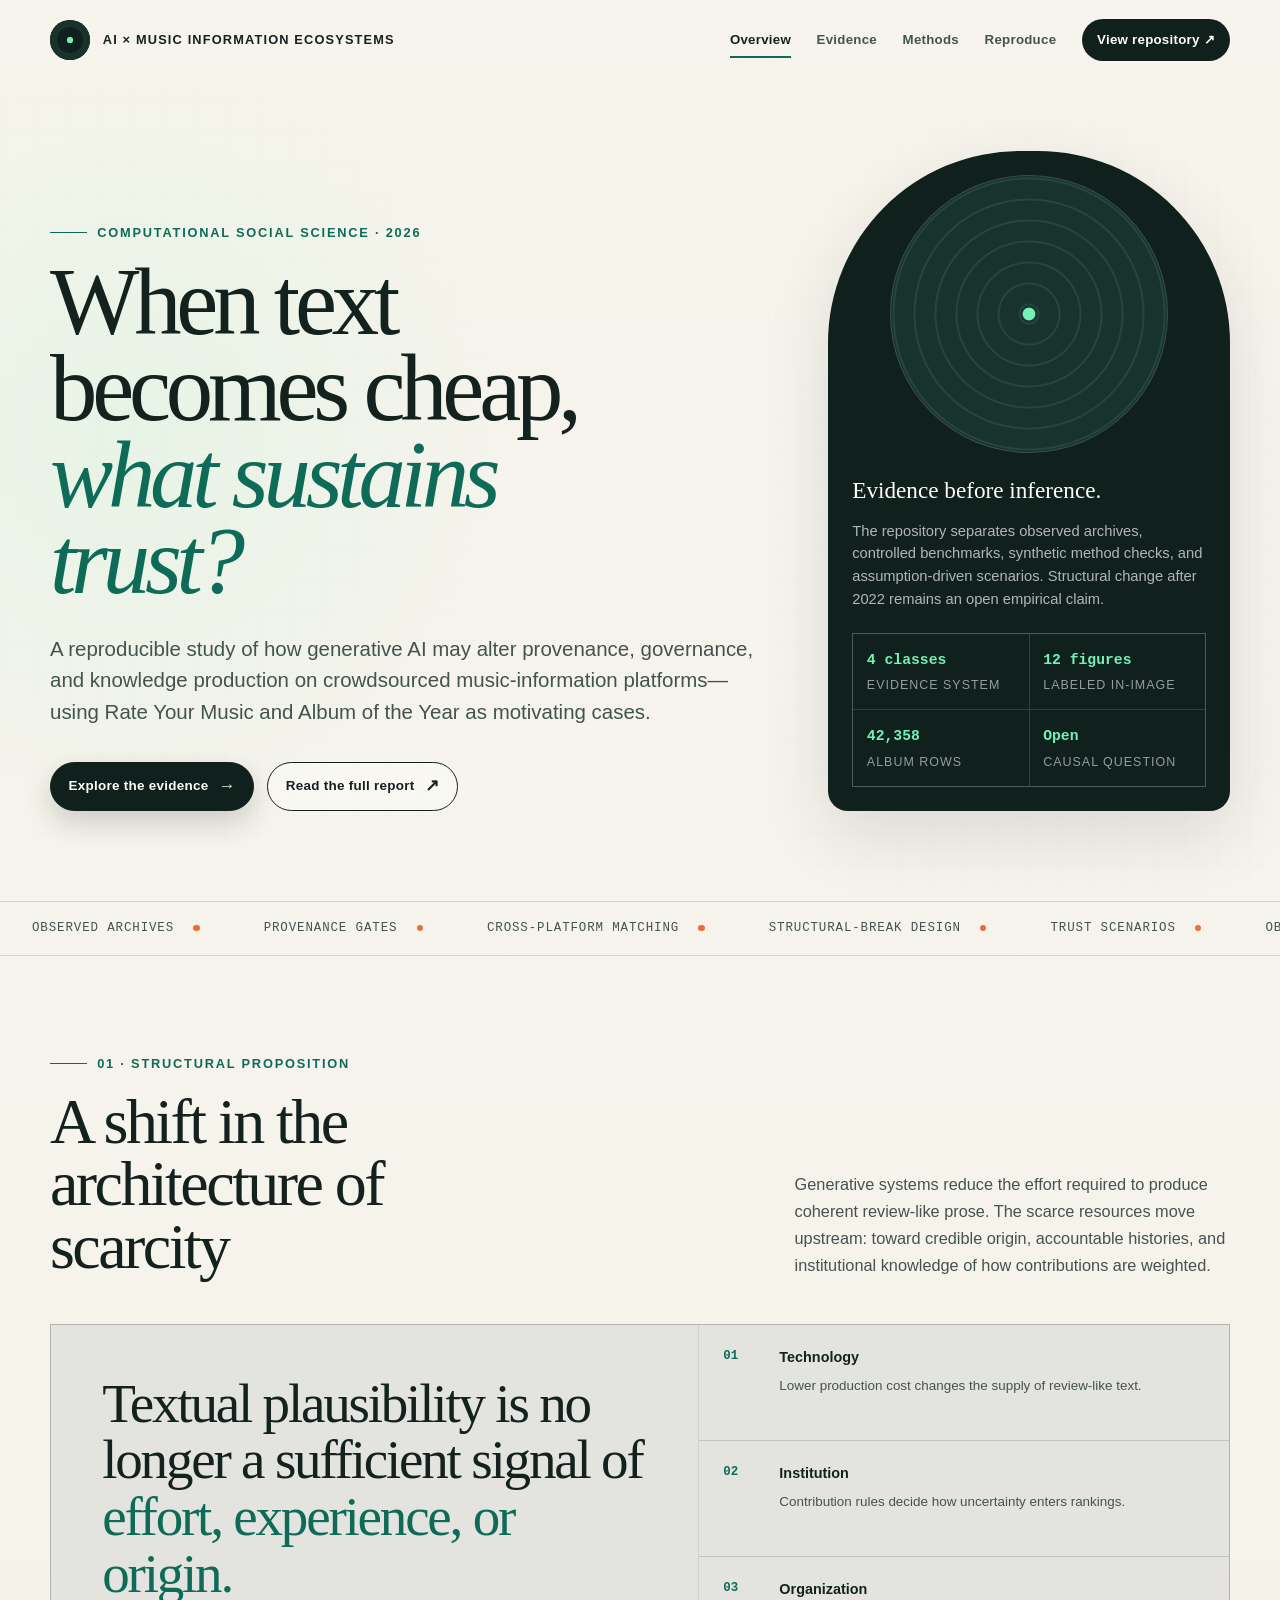
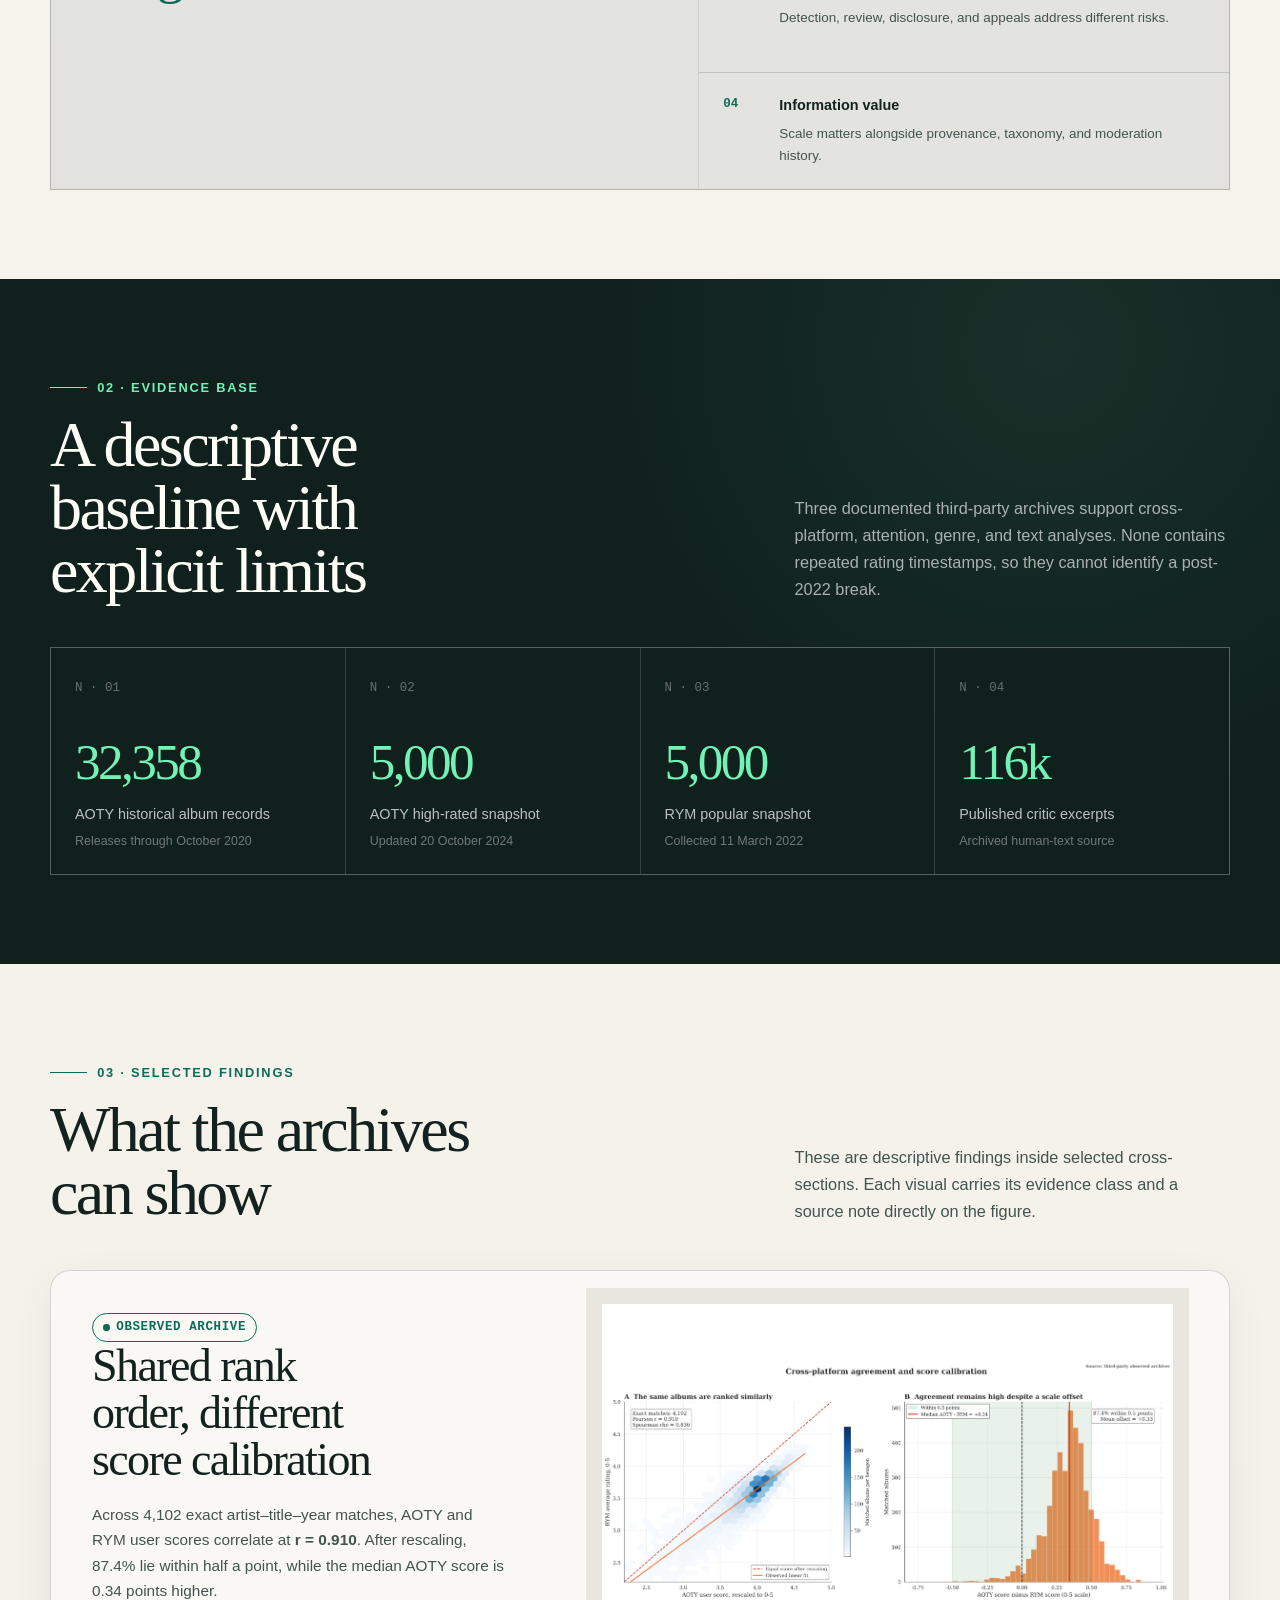
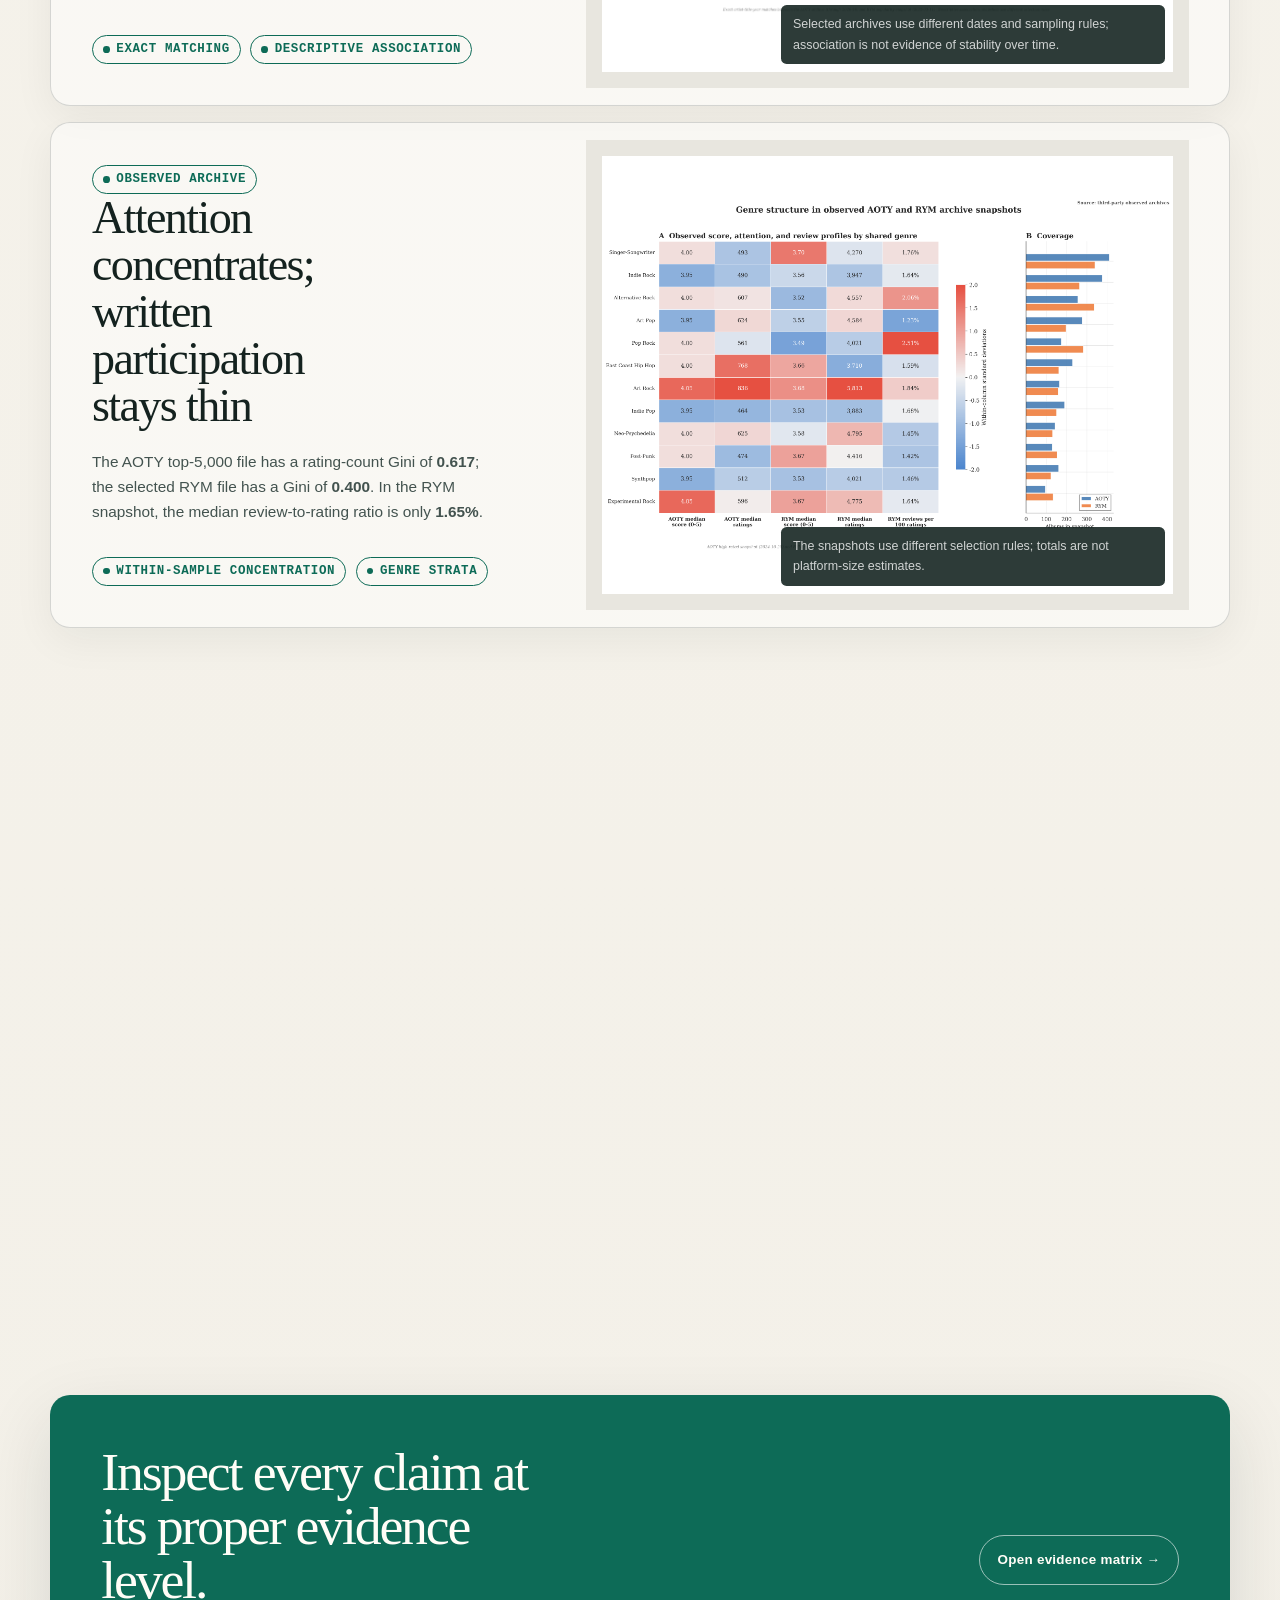
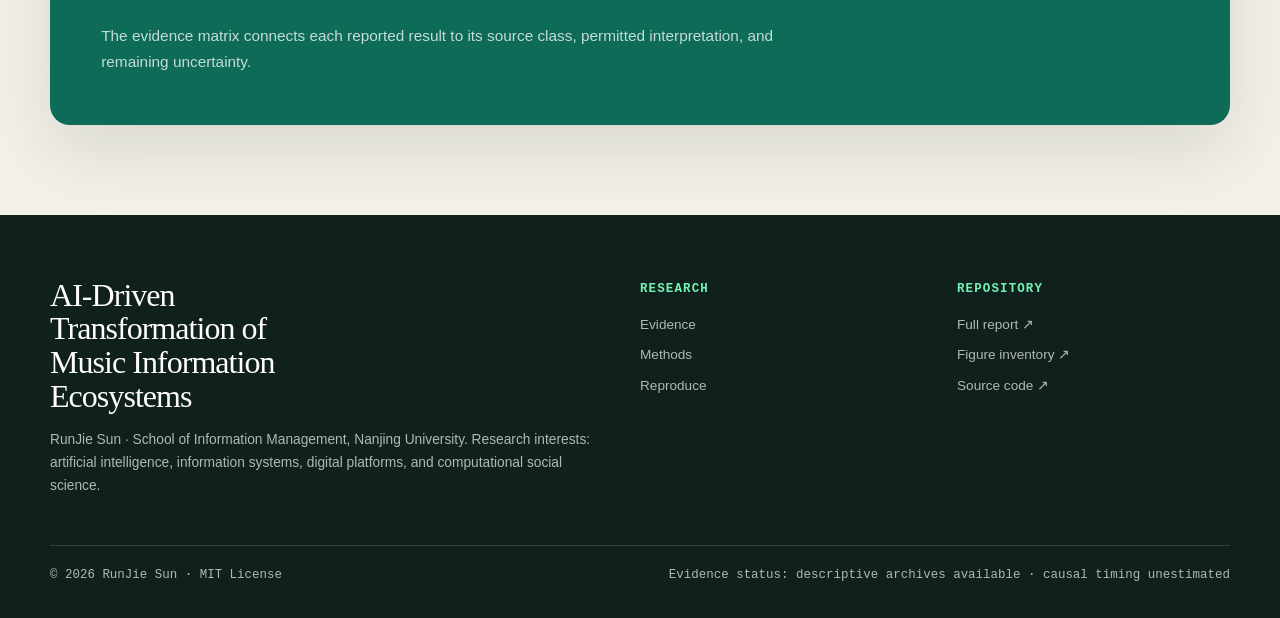
==== commit db62c6ac: "Improve typography and layout density" ====
--- a/website/index.html
+++ b/website/index.html
@@ -15,7 +15,7 @@
   <meta name="twitter:description" content="A reproducible study of trust, provenance, and structural change in crowdsourced music knowledge.">
   <meta name="twitter:image" content="https://sunrunjie.github.io/AI-Driven-Transformation-of-Music-Information-Ecosystems/assets/og.png">
   <title>AI × Music Information Ecosystems — RunJie Sun</title>
-  <link rel="stylesheet" href="styles.css">
+  <link rel="stylesheet" href="styles.css?v=2">
   <script src="script.js" defer></script>
 </head>
 <body>
--- a/website/styles.css
+++ b/website/styles.css
@@ -38,7 +38,7 @@
     radial-gradient(circle at 10% 8%, rgba(115, 242, 182, 0.12), transparent 25rem),
     linear-gradient(180deg, #f7f4ed 0%, var(--paper) 100%);
   font-family: var(--sans);
-  font-size: 16px;
+  font-size: 17px;
   line-height: 1.65;
   text-rendering: optimizeLegibility;
   -webkit-font-smoothing: antialiased;
@@ -125,7 +125,7 @@
   display: inline-flex;
   align-items: center;
   gap: 0.8rem;
-  font-size: 0.76rem;
+  font-size: 0.8rem;
   font-weight: 760;
   letter-spacing: 0.09em;
   line-height: 1.2;
@@ -231,7 +231,7 @@
   gap: 0.65rem;
   margin: 0 0 1.2rem;
   color: var(--green);
-  font-size: 0.72rem;
+  font-size: 0.8rem;
   font-weight: 800;
   letter-spacing: 0.14em;
   line-height: 1.2;
@@ -270,14 +270,14 @@
 
 .hero {
   min-height: calc(100vh - 80px);
-  padding: clamp(4rem, 8vw, 8rem) 0 4rem;
+  padding: clamp(3rem, 5.5vw, 5.75rem) 0 3.25rem;
 }
 
 .hero-grid {
   display: grid;
   grid-template-columns: minmax(0, 1.28fr) minmax(290px, 0.72fr);
   align-items: end;
-  gap: clamp(3rem, 7vw, 8rem);
+  gap: clamp(2.5rem, 5vw, 5.5rem);
 }
 
 .hero-actions {
@@ -356,7 +356,7 @@
 .hero-aside p {
   margin: 0.9rem 0 0;
   color: rgba(255, 255, 255, 0.68);
-  font-size: 0.86rem;
+  font-size: 0.92rem;
   line-height: 1.55;
 }
 
@@ -388,7 +388,7 @@
 .hero-meta span {
   margin-top: 0.2rem;
   color: rgba(255, 255, 255, 0.56);
-  font-size: 0.68rem;
+  font-size: 0.78rem;
   letter-spacing: 0.08em;
   text-transform: uppercase;
 }
@@ -418,7 +418,7 @@
   padding: 1rem 2rem;
   color: var(--ink-soft);
   font-family: var(--mono);
-  font-size: 0.72rem;
+  font-size: 0.78rem;
   letter-spacing: 0.07em;
   text-transform: uppercase;
 }
@@ -436,11 +436,11 @@
 }
 
 .section {
-  padding: clamp(5.5rem, 10vw, 9rem) 0;
+  padding: clamp(4.5rem, 7vw, 6.5rem) 0;
 }
 
 .section-tight {
-  padding: clamp(4rem, 7vw, 6.5rem) 0;
+  padding: clamp(3.25rem, 5vw, 4.75rem) 0;
 }
 
 .section-dark {
@@ -463,8 +463,8 @@
   display: grid;
   grid-template-columns: minmax(0, 0.9fr) minmax(280px, 0.55fr);
   align-items: end;
-  gap: 3rem;
-  margin-bottom: clamp(2.8rem, 5vw, 4.5rem);
+  gap: 2rem;
+  margin-bottom: clamp(2.25rem, 3.5vw, 3.4rem);
 }
 
 .section-title {
@@ -481,7 +481,7 @@
   max-width: 37rem;
   margin: 0;
   color: var(--ink-soft);
-  font-size: 0.98rem;
+  font-size: 1.02rem;
 }
 
 .principle-grid {
@@ -498,7 +498,7 @@
 }
 
 .principle-main {
-  padding: clamp(2rem, 5vw, 4.5rem);
+  padding: clamp(2rem, 4vw, 3.5rem);
 }
 
 .principle-main blockquote {
@@ -550,7 +550,7 @@
 .principle-link span {
   margin-top: 0.3rem;
   color: var(--ink-soft);
-  font-size: 0.78rem;
+  font-size: 0.84rem;
 }
 
 .stat-grid {
@@ -562,7 +562,7 @@
 }
 
 .stat {
-  min-height: 16rem;
+  min-height: 13rem;
   padding: 1.5rem;
   background: var(--dark);
 }
@@ -570,12 +570,12 @@
 .stat-index {
   color: rgba(255, 255, 255, 0.36);
   font-family: var(--mono);
-  font-size: 0.7rem;
+  font-size: 0.78rem;
 }
 
 .stat-value {
   display: block;
-  margin-top: 3.4rem;
+  margin-top: 2.25rem;
   color: var(--green-bright);
   font-family: var(--serif);
   font-size: clamp(2.4rem, 4vw, 4.3rem);
@@ -588,7 +588,7 @@
   display: block;
   margin-top: 1rem;
   color: rgba(255, 255, 255, 0.72);
-  font-size: 0.82rem;
+  font-size: 0.9rem;
   line-height: 1.45;
 }
 
@@ -596,19 +596,19 @@
   display: block;
   margin-top: 0.45rem;
   color: rgba(255, 255, 255, 0.4);
-  font-size: 0.67rem;
+  font-size: 0.78rem;
   line-height: 1.45;
 }
 
 .finding-stack {
   display: grid;
-  gap: 1.5rem;
+  gap: 1rem;
 }
 
 .finding-card {
   display: grid;
   grid-template-columns: 0.42fr 0.58fr;
-  min-height: 28rem;
+  min-height: 23rem;
   background: rgba(255, 255, 255, 0.48);
   border: 1px solid var(--line);
   border-radius: var(--radius);
@@ -620,7 +620,7 @@
   display: flex;
   flex-direction: column;
   justify-content: space-between;
-  padding: clamp(1.8rem, 4vw, 3.6rem);
+  padding: clamp(1.7rem, 3.2vw, 2.8rem);
 }
 
 .finding-copy h3 {
@@ -637,7 +637,7 @@
   max-width: 34rem;
   margin: 1.2rem 0 0;
   color: var(--ink-soft);
-  font-size: 0.9rem;
+  font-size: 0.96rem;
 }
 
 .finding-meta {
@@ -654,7 +654,7 @@
   width: fit-content;
   padding: 0.38rem 0.62rem;
   font-family: var(--mono);
-  font-size: 0.63rem;
+  font-size: 0.78rem;
   font-weight: 700;
   letter-spacing: 0.05em;
   line-height: 1.2;
@@ -700,7 +700,7 @@
   padding: 0.55rem 0.75rem;
   color: rgba(255, 255, 255, 0.78);
   background: rgba(16, 32, 29, 0.88);
-  font-size: 0.66rem;
+  font-size: 0.78rem;
   border-radius: 0.35rem;
 }
 
@@ -713,7 +713,7 @@
 
 .boundary-lead,
 .boundary-list {
-  padding: clamp(2rem, 4.5vw, 4rem);
+  padding: clamp(1.8rem, 3.5vw, 3rem);
 }
 
 .boundary-lead {
@@ -732,7 +732,7 @@
 
 .boundary-lead p {
   margin: 1.3rem 0 0;
-  font-size: 0.86rem;
+  font-size: 0.94rem;
 }
 
 .boundary-list {
@@ -749,7 +749,7 @@
 
 .boundary-item:first-child { padding-top: 0; }
 .boundary-item:last-child { padding-bottom: 0; border-bottom: 0; }
-.boundary-item b { color: var(--orange); font-family: var(--mono); font-size: 0.75rem; }
+.boundary-item b { color: var(--orange); font-family: var(--mono); font-size: 0.78rem; }
 .boundary-item strong { display: block; font-size: 0.96rem; }
 .boundary-item p { margin: 0.35rem 0 0; color: var(--ink-soft); font-size: 0.8rem; }
 
@@ -757,8 +757,8 @@
   display: grid;
   grid-template-columns: 1fr auto;
   align-items: center;
-  gap: 3rem;
-  padding: clamp(2rem, 5vw, 4.5rem);
+  gap: 2rem;
+  padding: clamp(2rem, 4vw, 3.5rem);
   color: var(--white);
   background: var(--green);
   border-radius: var(--radius);
@@ -779,7 +779,7 @@
   max-width: 42rem;
   margin: 1rem 0 0;
   color: rgba(255, 255, 255, 0.76);
-  font-size: 0.88rem;
+  font-size: 0.96rem;
 }
 
 .cta-panel .button {
@@ -788,14 +788,14 @@
 }
 
 .page-hero {
-  padding: clamp(4.5rem, 9vw, 8rem) 0 clamp(4rem, 7vw, 6rem);
+  padding: clamp(3.5rem, 6vw, 5.5rem) 0 clamp(3.25rem, 5vw, 4.5rem);
 }
 
 .page-hero-grid {
   display: grid;
   grid-template-columns: minmax(0, 1fr) minmax(260px, 0.42fr);
   align-items: end;
-  gap: clamp(3rem, 8vw, 8rem);
+  gap: clamp(2.5rem, 5vw, 5.5rem);
 }
 
 .page-title {
@@ -811,7 +811,7 @@
 .page-index {
   color: var(--ink-soft);
   font-family: var(--mono);
-  font-size: 0.74rem;
+  font-size: 0.8rem;
   border-top: 1px solid var(--line-strong);
 }
 
@@ -869,7 +869,7 @@
   padding: 0.7rem 0;
   color: var(--ink-soft);
   font-family: var(--mono);
-  font-size: 0.66rem;
+  font-size: 0.78rem;
   letter-spacing: 0.06em;
   text-transform: uppercase;
 }
@@ -882,7 +882,7 @@
 .evidence-row p {
   margin: 0;
   color: var(--ink-soft);
-  font-size: 0.79rem;
+  font-size: 0.86rem;
   line-height: 1.5;
 }
 
@@ -890,7 +890,7 @@
   width: fit-content;
   padding: 0.34rem 0.55rem;
   font-family: var(--mono);
-  font-size: 0.63rem;
+  font-size: 0.78rem;
   font-weight: 700;
   border-radius: 0.35rem;
 }
@@ -907,7 +907,7 @@
 
 .source-card {
   display: flex;
-  min-height: 23rem;
+  min-height: 20rem;
   flex-direction: column;
   justify-content: space-between;
   padding: 1.5rem;
@@ -931,12 +931,12 @@
 .source-card p {
   margin: 0.7rem 0 0;
   color: var(--ink-soft);
-  font-size: 0.78rem;
+  font-size: 0.85rem;
 }
 
 .source-card dl {
   margin: 1.8rem 0 0;
-  font-size: 0.72rem;
+  font-size: 0.79rem;
 }
 
 .source-card dl div {
@@ -987,7 +987,7 @@
 .flow-step b {
   color: var(--green);
   font-family: var(--mono);
-  font-size: 0.7rem;
+  font-size: 0.78rem;
 }
 
 .flow-step strong {
@@ -999,7 +999,7 @@
 .flow-step p {
   margin: 0.5rem 0 0;
   color: var(--ink-soft);
-  font-size: 0.74rem;
+  font-size: 0.82rem;
 }
 
 .method-list {
@@ -1023,9 +1023,9 @@
 .method-item summary::-webkit-details-marker { display: none; }
 .method-item summary::after { content: "+"; font-family: var(--mono); font-size: 1.2rem; }
 .method-item[open] summary::after { content: "−"; }
-.method-item summary b { color: var(--green); font-family: var(--mono); font-size: 0.72rem; }
+.method-item summary b { color: var(--green); font-family: var(--mono); font-size: 0.78rem; }
 .method-item summary strong { font-family: var(--serif); font-size: 1.3rem; font-weight: 500; }
-.method-item summary span { color: var(--ink-soft); font-size: 0.78rem; }
+.method-item summary span { color: var(--ink-soft); font-size: 0.84rem; }
 
 .method-body {
   display: grid;
@@ -1037,7 +1037,7 @@
 .method-body p,
 .method-body li {
   color: var(--ink-soft);
-  font-size: 0.8rem;
+  font-size: 0.88rem;
 }
 
 .method-body ul {
@@ -1047,7 +1047,7 @@
 
 .method-body code {
   font-family: var(--mono);
-  font-size: 0.72rem;
+  font-size: 0.8rem;
 }
 
 .repro-grid {
@@ -1102,8 +1102,8 @@
 }
 
 .check-item strong { display: block; font-size: 0.88rem; }
-.check-item p { margin: 0.25rem 0 0; color: var(--ink-soft); font-size: 0.74rem; }
-.check-item small { color: var(--ink-soft); font-family: var(--mono); font-size: 0.62rem; }
+.check-item p { margin: 0.25rem 0 0; color: var(--ink-soft); font-size: 0.82rem; }
+.check-item small { color: var(--ink-soft); font-family: var(--mono); font-size: 0.78rem; }
 
 .code-block {
   position: relative;
@@ -1118,7 +1118,7 @@
 
 .code-block code {
   font-family: var(--mono);
-  font-size: 0.74rem;
+  font-size: 0.82rem;
   line-height: 1.7;
   white-space: pre;
 }
@@ -1134,7 +1134,7 @@
   border-radius: 0.35rem;
   cursor: pointer;
   font-family: var(--mono);
-  font-size: 0.62rem;
+  font-size: 0.78rem;
 }
 
 .note-box {
@@ -1155,7 +1155,7 @@
 .footer-grid {
   display: grid;
   grid-template-columns: 1.1fr 0.55fr 0.55fr;
-  gap: 4rem;
+  gap: 2.75rem;
 }
 
 .footer-title {
@@ -1172,7 +1172,7 @@
 .footer-copy {
   max-width: 34rem;
   margin: 1rem 0 0;
-  font-size: 0.78rem;
+  font-size: 0.86rem;
 }
 
 .footer-nav strong {
@@ -1180,7 +1180,7 @@
   margin-bottom: 0.9rem;
   color: var(--green-bright);
   font-family: var(--mono);
-  font-size: 0.66rem;
+  font-size: 0.78rem;
   letter-spacing: 0.09em;
   text-transform: uppercase;
 }
@@ -1189,7 +1189,7 @@
   display: block;
   width: fit-content;
   margin: 0.5rem 0;
-  font-size: 0.78rem;
+  font-size: 0.85rem;
   text-decoration: none;
 }
 
@@ -1199,10 +1199,10 @@
   display: flex;
   justify-content: space-between;
   gap: 2rem;
-  margin-top: 4rem;
+  margin-top: 3rem;
   padding-top: 1.2rem;
   font-family: var(--mono);
-  font-size: 0.62rem;
+  font-size: 0.78rem;
   border-top: 1px solid rgba(255, 255, 255, 0.14);
 }
 
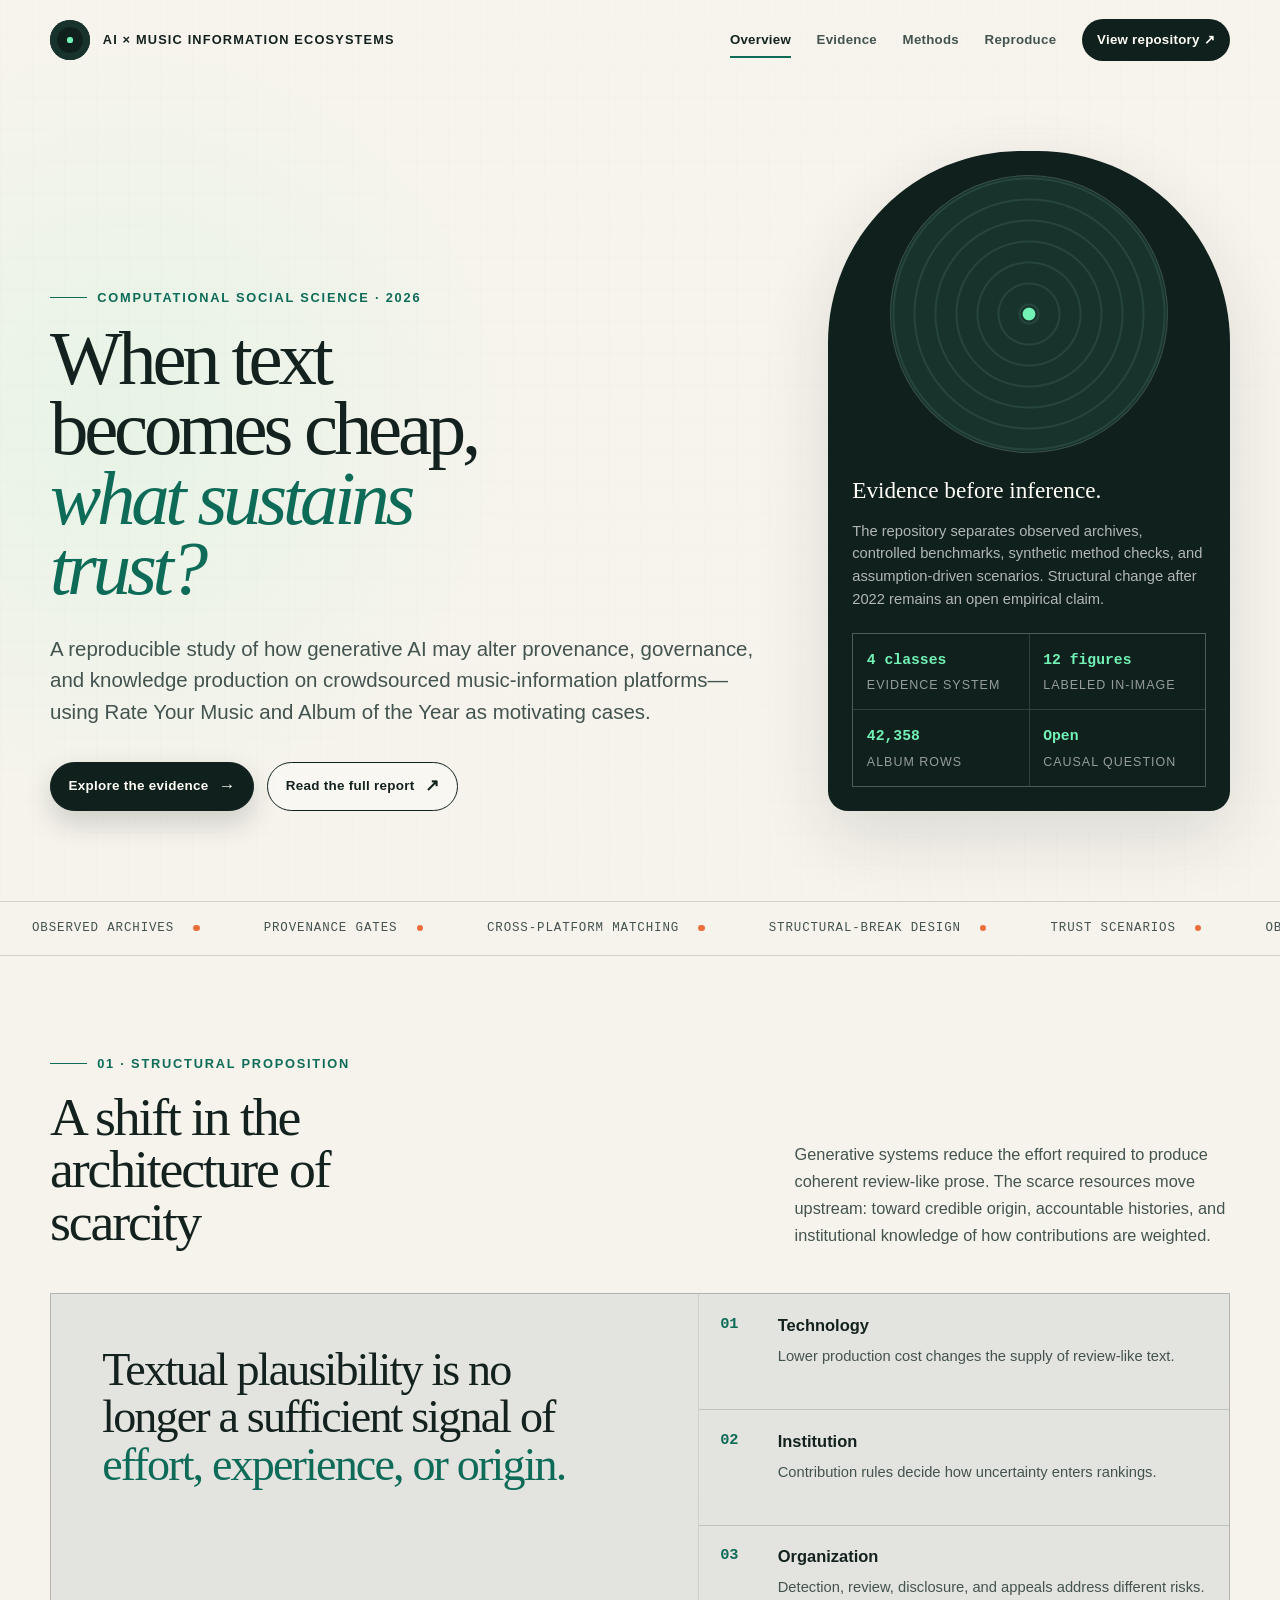
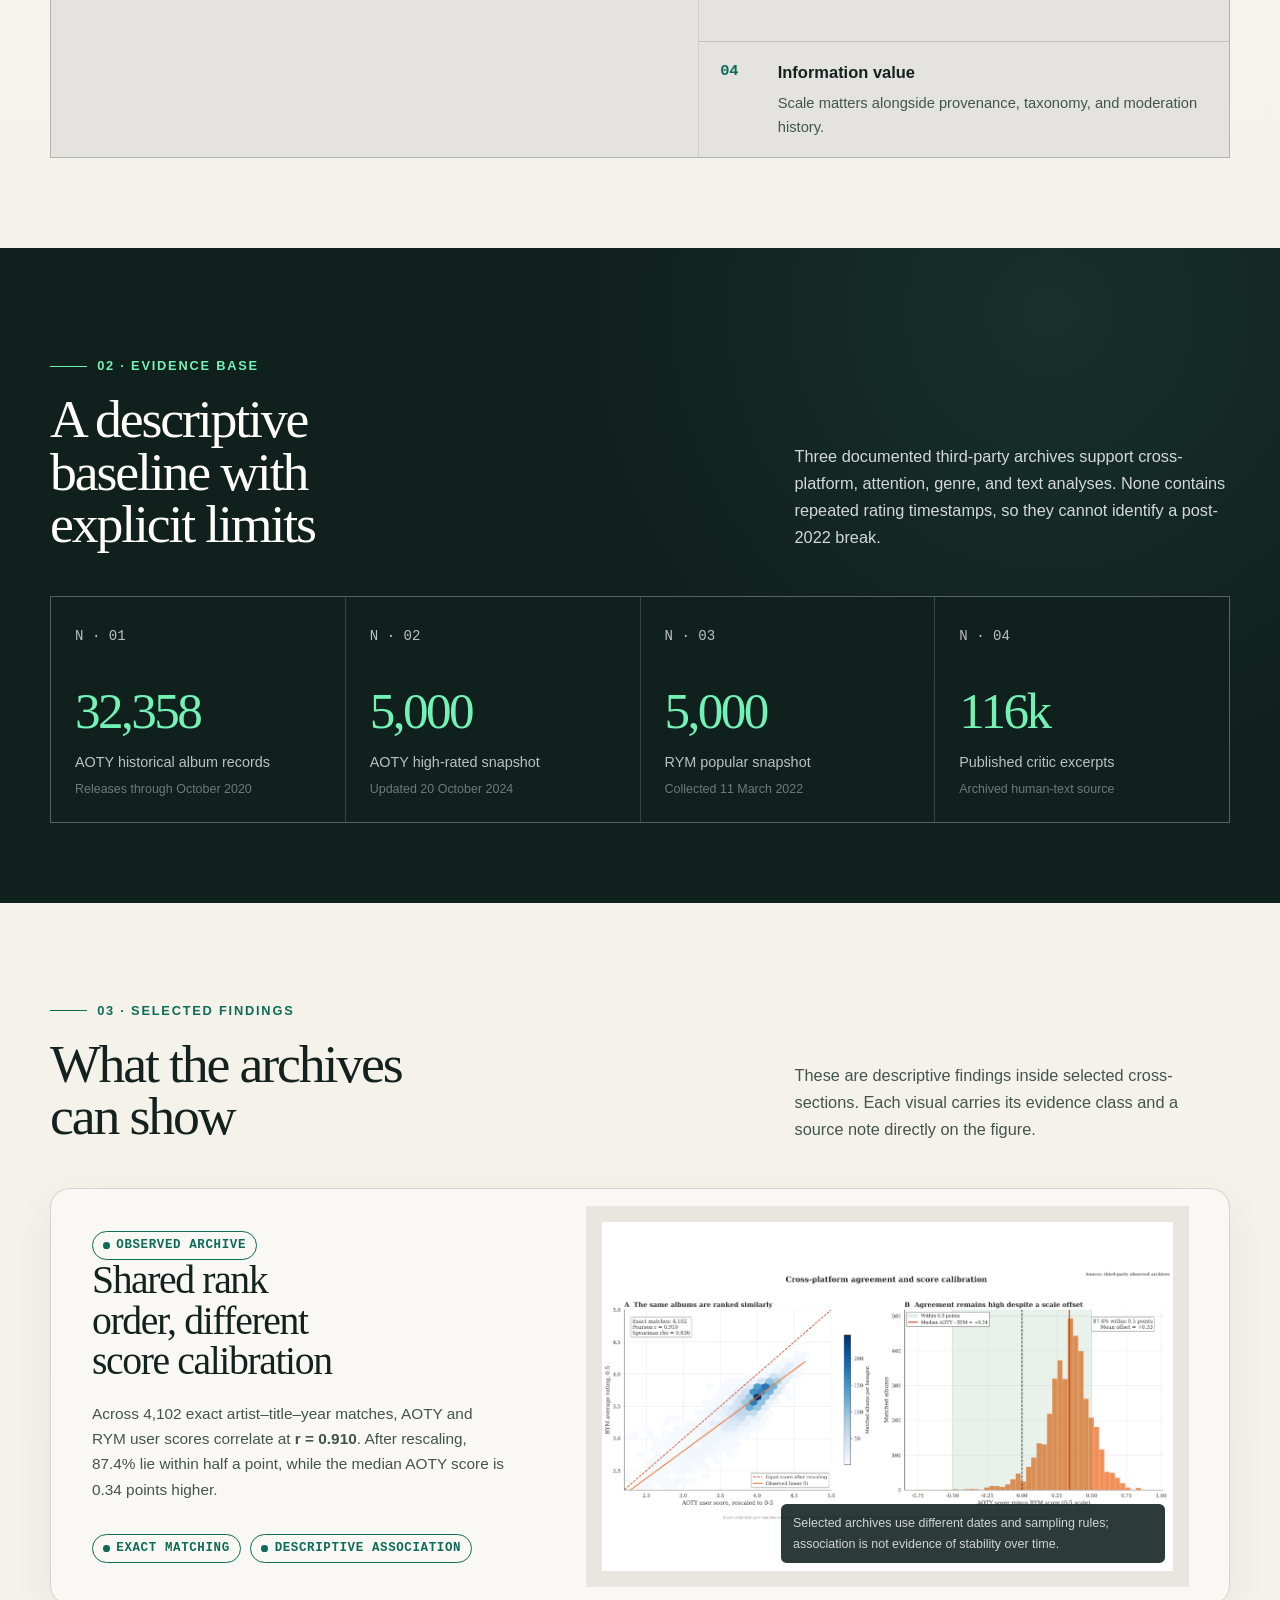
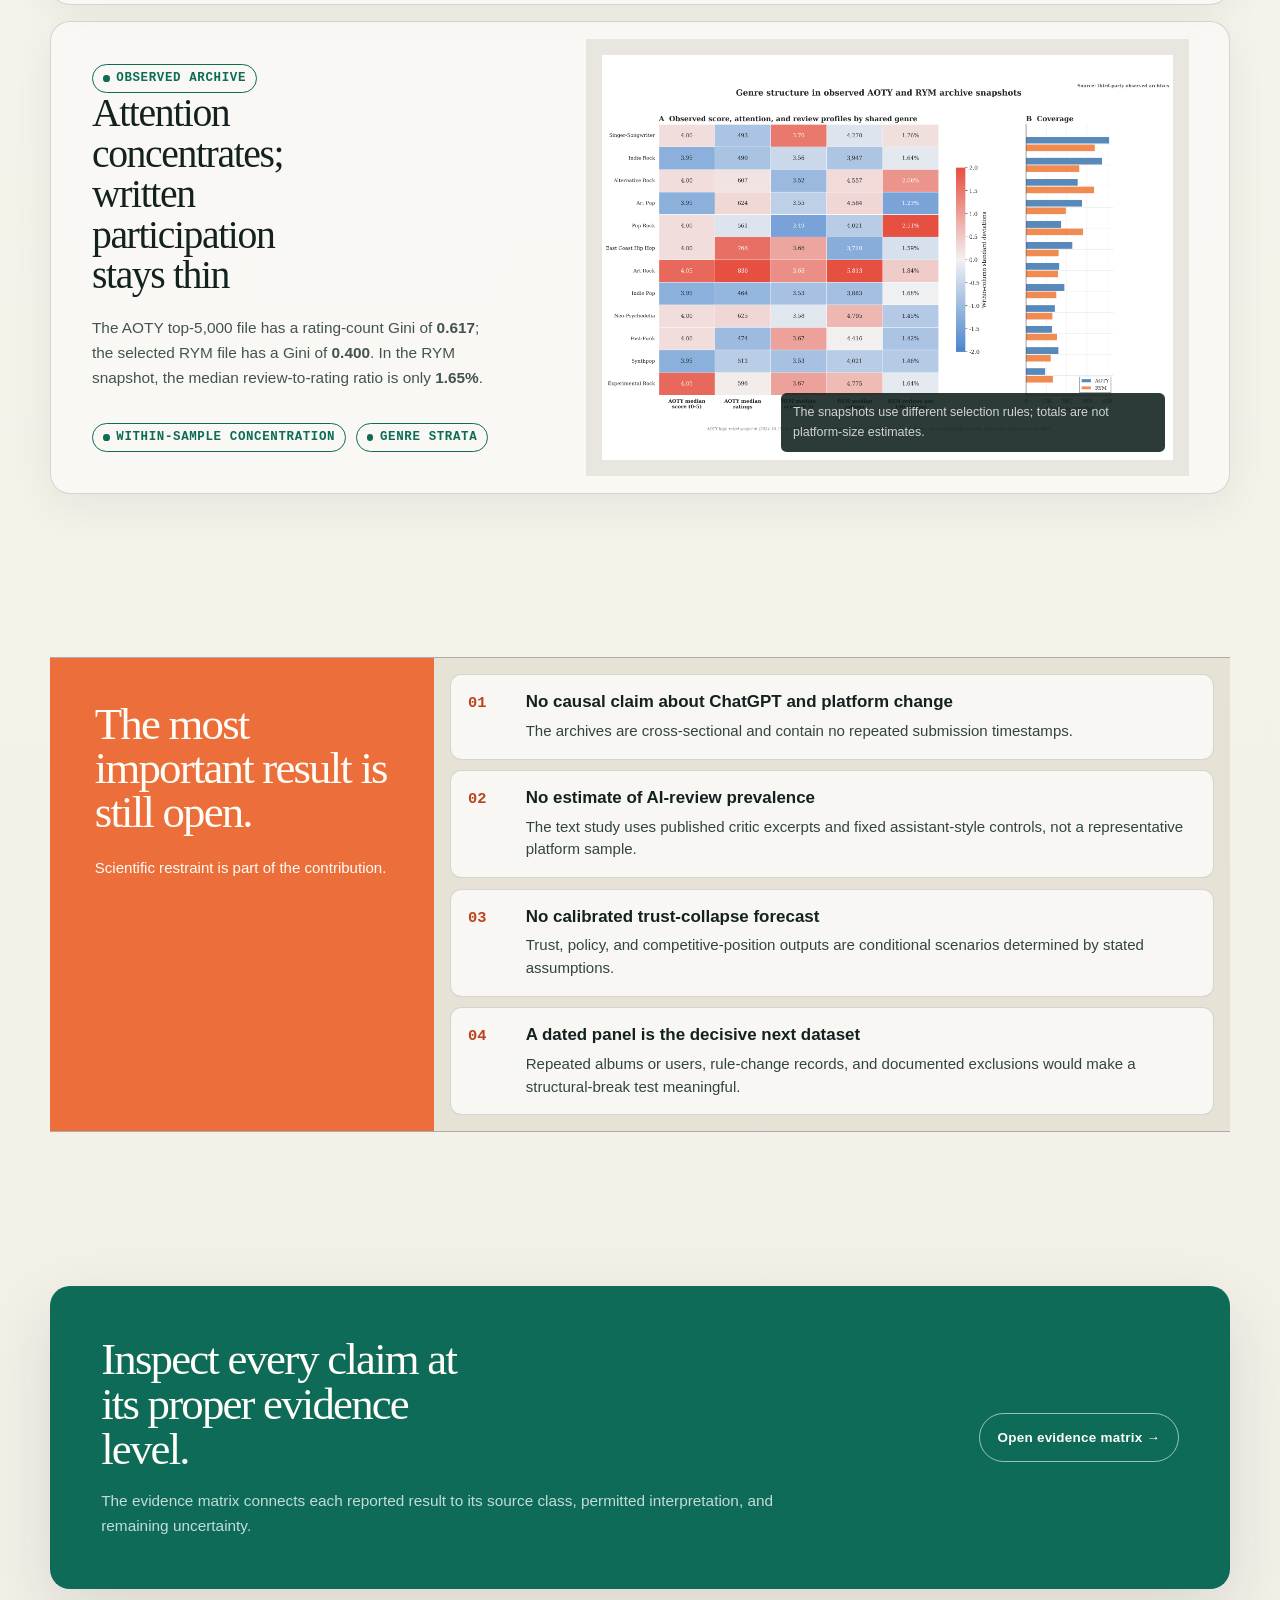
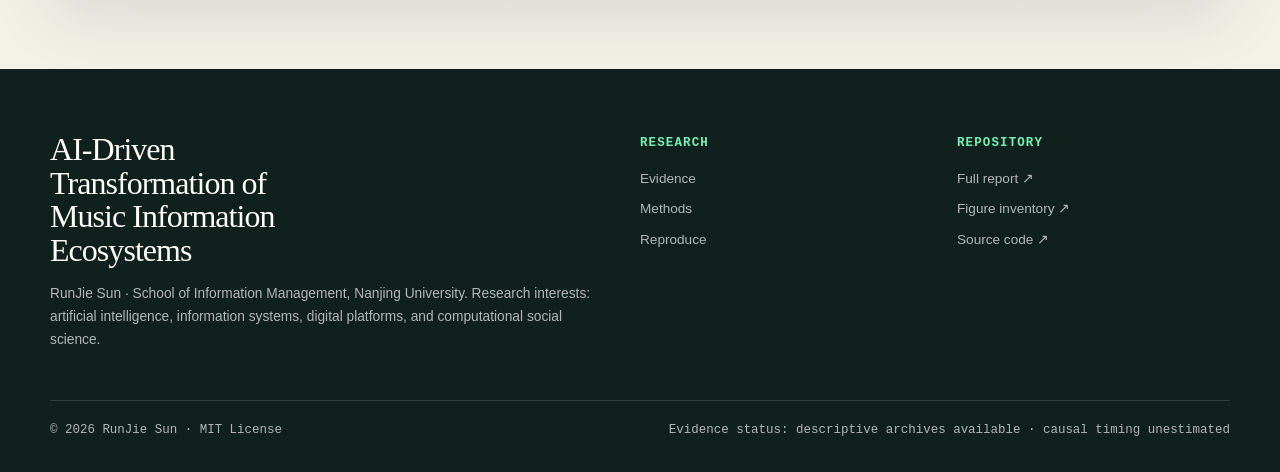
==== commit 0798a543: "Refine visual hierarchy and card contrast" ====
--- a/website/index.html
+++ b/website/index.html
@@ -15,7 +15,7 @@
   <meta name="twitter:description" content="A reproducible study of trust, provenance, and structural change in crowdsourced music knowledge.">
   <meta name="twitter:image" content="https://sunrunjie.github.io/AI-Driven-Transformation-of-Music-Information-Ecosystems/assets/og.png">
   <title>AI × Music Information Ecosystems — RunJie Sun</title>
-  <link rel="stylesheet" href="styles.css?v=2">
+  <link rel="stylesheet" href="styles.css?v=4">
   <script src="script.js" defer></script>
 </head>
 <body>
--- a/website/styles.css
+++ b/website/styles.css
@@ -249,7 +249,7 @@
   max-width: 13ch;
   margin: 0;
   font-family: var(--serif);
-  font-size: clamp(3.2rem, 7.4vw, 7.5rem);
+  font-size: clamp(3rem, 6vw, 6.2rem);
   font-weight: 500;
   letter-spacing: -0.055em;
   line-height: 0.91;
@@ -456,7 +456,11 @@
 
 .section-dark .section-copy,
 .section-dark .muted {
-  color: rgba(255, 255, 255, 0.64);
+  color: rgba(255, 255, 255, 0.82);
+}
+
+.section-dark .section-title {
+  color: var(--white);
 }
 
 .section-header {
@@ -471,7 +475,7 @@
   max-width: 14ch;
   margin: 0;
   font-family: var(--serif);
-  font-size: clamp(2.35rem, 5vw, 4.75rem);
+  font-size: clamp(2.15rem, 4.2vw, 3.8rem);
   font-weight: 500;
   letter-spacing: -0.04em;
   line-height: 0.98;
@@ -505,7 +509,7 @@
   max-width: 22ch;
   margin: 0;
   font-family: var(--serif);
-  font-size: clamp(2rem, 4.3vw, 4.1rem);
+  font-size: clamp(1.9rem, 3.6vw, 3.35rem);
   letter-spacing: -0.04em;
   line-height: 1.03;
 }
@@ -522,9 +526,9 @@
 
 .principle-link {
   display: grid;
-  grid-template-columns: 2.5rem 1fr;
-  gap: 1rem;
-  padding: 1.35rem 1.5rem;
+  grid-template-columns: 2.8rem 1fr;
+  gap: 0.8rem;
+  padding: 1.1rem 1.3rem;
   border-bottom: 1px solid var(--line);
 }
 
@@ -535,7 +539,7 @@
 .principle-link b {
   color: var(--green);
   font-family: var(--mono);
-  font-size: 0.78rem;
+  font-size: 0.96rem;
 }
 
 .principle-link strong,
@@ -544,13 +548,13 @@
 }
 
 .principle-link strong {
-  font-size: 0.9rem;
+  font-size: 1.03rem;
 }
 
 .principle-link span {
   margin-top: 0.3rem;
   color: var(--ink-soft);
-  font-size: 0.84rem;
+  font-size: 0.92rem;
 }
 
 .stat-grid {
@@ -568,9 +572,9 @@
 }
 
 .stat-index {
-  color: rgba(255, 255, 255, 0.36);
+  color: rgba(255, 255, 255, 0.72);
   font-family: var(--mono);
-  font-size: 0.78rem;
+  font-size: 0.88rem;
 }
 
 .stat-value {
@@ -627,7 +631,7 @@
   max-width: 13ch;
   margin: 0;
   font-family: var(--serif);
-  font-size: clamp(2rem, 3.6vw, 3.25rem);
+  font-size: clamp(1.9rem, 3.1vw, 2.8rem);
   font-weight: 500;
   letter-spacing: -0.035em;
   line-height: 1.02;
@@ -724,7 +728,7 @@
 .boundary-lead h2 {
   margin: 0;
   font-family: var(--serif);
-  font-size: clamp(2.3rem, 4vw, 4.2rem);
+  font-size: clamp(2.1rem, 3.5vw, 3.35rem);
   font-weight: 500;
   letter-spacing: -0.04em;
   line-height: 0.98;
@@ -736,22 +740,27 @@
 }
 
 .boundary-list {
-  background: rgba(255, 255, 255, 0.45);
+  display: grid;
+  gap: 0.65rem;
+  padding: 1rem;
+  background: var(--paper-deep);
 }
 
 .boundary-item {
   display: grid;
-  grid-template-columns: 2.5rem 1fr;
-  gap: 1.2rem;
-  padding: 1.2rem 0;
-  border-bottom: 1px solid var(--line);
-}
-
-.boundary-item:first-child { padding-top: 0; }
-.boundary-item:last-child { padding-bottom: 0; border-bottom: 0; }
-.boundary-item b { color: var(--orange); font-family: var(--mono); font-size: 0.78rem; }
-.boundary-item strong { display: block; font-size: 0.96rem; }
-.boundary-item p { margin: 0.35rem 0 0; color: var(--ink-soft); font-size: 0.8rem; }
+  grid-template-columns: 2.8rem 1fr;
+  gap: 0.8rem;
+  padding: 1rem 1.1rem;
+  background: rgba(255, 255, 255, 0.72);
+  border: 1px solid var(--line);
+  border-radius: 0.7rem;
+}
+
+.boundary-item:first-child,
+.boundary-item:last-child { padding-block: 1rem; }
+.boundary-item b { color: #bb431d; font-family: var(--mono); font-size: 0.96rem; }
+.boundary-item strong { display: block; font-size: 1.06rem; line-height: 1.35; }
+.boundary-item p { margin: 0.35rem 0 0; color: #334440; font-size: 0.94rem; line-height: 1.52; }
 
 .cta-panel {
   display: grid;
@@ -769,7 +778,7 @@
   max-width: 17ch;
   margin: 0;
   font-family: var(--serif);
-  font-size: clamp(2.2rem, 4.2vw, 4rem);
+  font-size: clamp(2rem, 3.5vw, 3.3rem);
   font-weight: 500;
   letter-spacing: -0.04em;
   line-height: 1;
@@ -802,7 +811,7 @@
   max-width: 11ch;
   margin: 0;
   font-family: var(--serif);
-  font-size: clamp(3.1rem, 7vw, 7rem);
+  font-size: clamp(2.8rem, 5.8vw, 5.5rem);
   font-weight: 500;
   letter-spacing: -0.055em;
   line-height: 0.91;
@@ -811,7 +820,7 @@
 .page-index {
   color: var(--ink-soft);
   font-family: var(--mono);
-  font-size: 0.8rem;
+  font-size: 0.96rem;
   border-top: 1px solid var(--line-strong);
 }
 
@@ -819,13 +828,15 @@
   display: flex;
   justify-content: space-between;
   gap: 1rem;
-  padding: 0.8rem 0;
+  align-items: center;
+  padding: 0.95rem 0;
   border-bottom: 1px solid var(--line);
 }
 
 .page-index strong {
   color: var(--ink);
-  font-weight: 650;
+  font-size: 1rem;
+  font-weight: 760;
 }
 
 .filter-bar {
@@ -907,13 +918,14 @@
 
 .source-card {
   display: flex;
-  min-height: 20rem;
+  min-height: 18rem;
   flex-direction: column;
   justify-content: space-between;
   padding: 1.5rem;
-  background: rgba(255, 255, 255, 0.46);
-  border: 1px solid var(--line);
+  background: #f8f5ed;
+  border: 1px solid rgba(255, 255, 255, 0.28);
   border-radius: var(--radius);
+  box-shadow: 0 14px 36px rgba(0, 0, 0, 0.16);
 }
 
 .source-card .number {
@@ -930,13 +942,13 @@
 
 .source-card p {
   margin: 0.7rem 0 0;
-  color: var(--ink-soft);
-  font-size: 0.85rem;
+  color: #344541;
+  font-size: 0.94rem;
 }
 
 .source-card dl {
   margin: 1.8rem 0 0;
-  font-size: 0.79rem;
+  font-size: 0.88rem;
 }
 
 .source-card dl div {
@@ -947,7 +959,7 @@
   border-top: 1px solid var(--line);
 }
 
-.source-card dt { color: var(--ink-soft); }
+.source-card dt { color: #4d5d59; }
 .source-card dd { margin: 0; text-align: right; }
 
 .method-flow {
@@ -969,7 +981,7 @@
 
 .flow-step {
   position: relative;
-  padding-top: 4.6rem;
+  padding-top: 4rem;
 }
 
 .flow-step::before {
@@ -987,19 +999,32 @@
 .flow-step b {
   color: var(--green);
   font-family: var(--mono);
-  font-size: 0.78rem;
+  font-size: 0.94rem;
 }
 
 .flow-step strong {
   display: block;
   margin-top: 0.35rem;
-  font-size: 0.92rem;
+  font-size: 1.06rem;
 }
 
 .flow-step p {
   margin: 0.5rem 0 0;
   color: var(--ink-soft);
-  font-size: 0.82rem;
+  font-size: 0.94rem;
+  line-height: 1.5;
+}
+
+.section-dark .flow-step p {
+  color: rgba(255, 255, 255, 0.8);
+}
+
+.section-dark .flow-step b {
+  color: var(--green-bright);
+}
+
+.section-dark .flow-step strong {
+  color: var(--white);
 }
 
 .method-list {
@@ -1023,9 +1048,9 @@
 .method-item summary::-webkit-details-marker { display: none; }
 .method-item summary::after { content: "+"; font-family: var(--mono); font-size: 1.2rem; }
 .method-item[open] summary::after { content: "−"; }
-.method-item summary b { color: var(--green); font-family: var(--mono); font-size: 0.78rem; }
+.method-item summary b { color: var(--green); font-family: var(--mono); font-size: 0.94rem; }
 .method-item summary strong { font-family: var(--serif); font-size: 1.3rem; font-weight: 500; }
-.method-item summary span { color: var(--ink-soft); font-size: 0.84rem; }
+.method-item summary span { color: #3c4d49; font-size: 0.94rem; }
 
 .method-body {
   display: grid;
@@ -1065,7 +1090,7 @@
 .sticky-note h2 {
   margin: 0;
   font-family: var(--serif);
-  font-size: clamp(2.2rem, 4vw, 4rem);
+  font-size: clamp(2rem, 3.4vw, 3.25rem);
   font-weight: 500;
   letter-spacing: -0.04em;
   line-height: 1;
@@ -1207,8 +1232,8 @@
 }
 
 .reveal {
-  opacity: 0;
-  transform: translateY(22px);
+  opacity: 1;
+  transform: translateY(10px);
   transition: opacity 600ms ease, transform 600ms ease;
 }
 
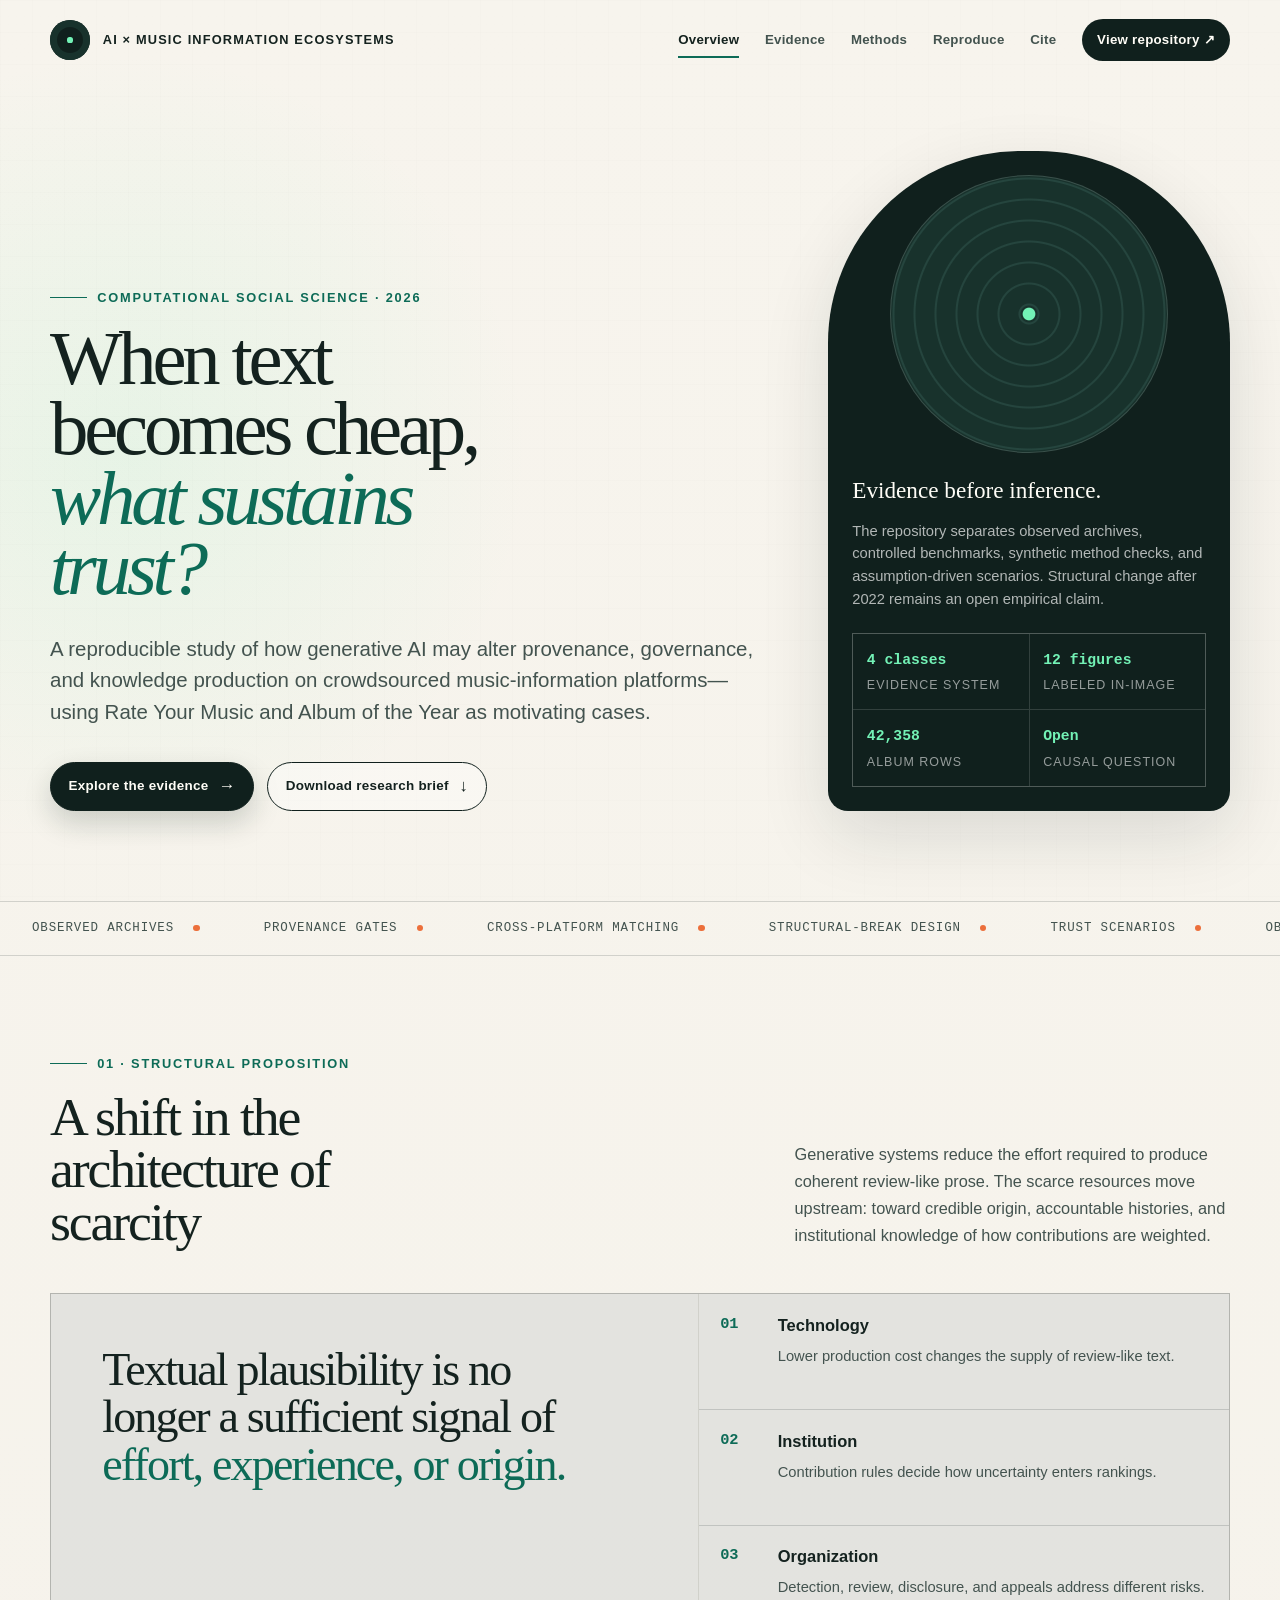
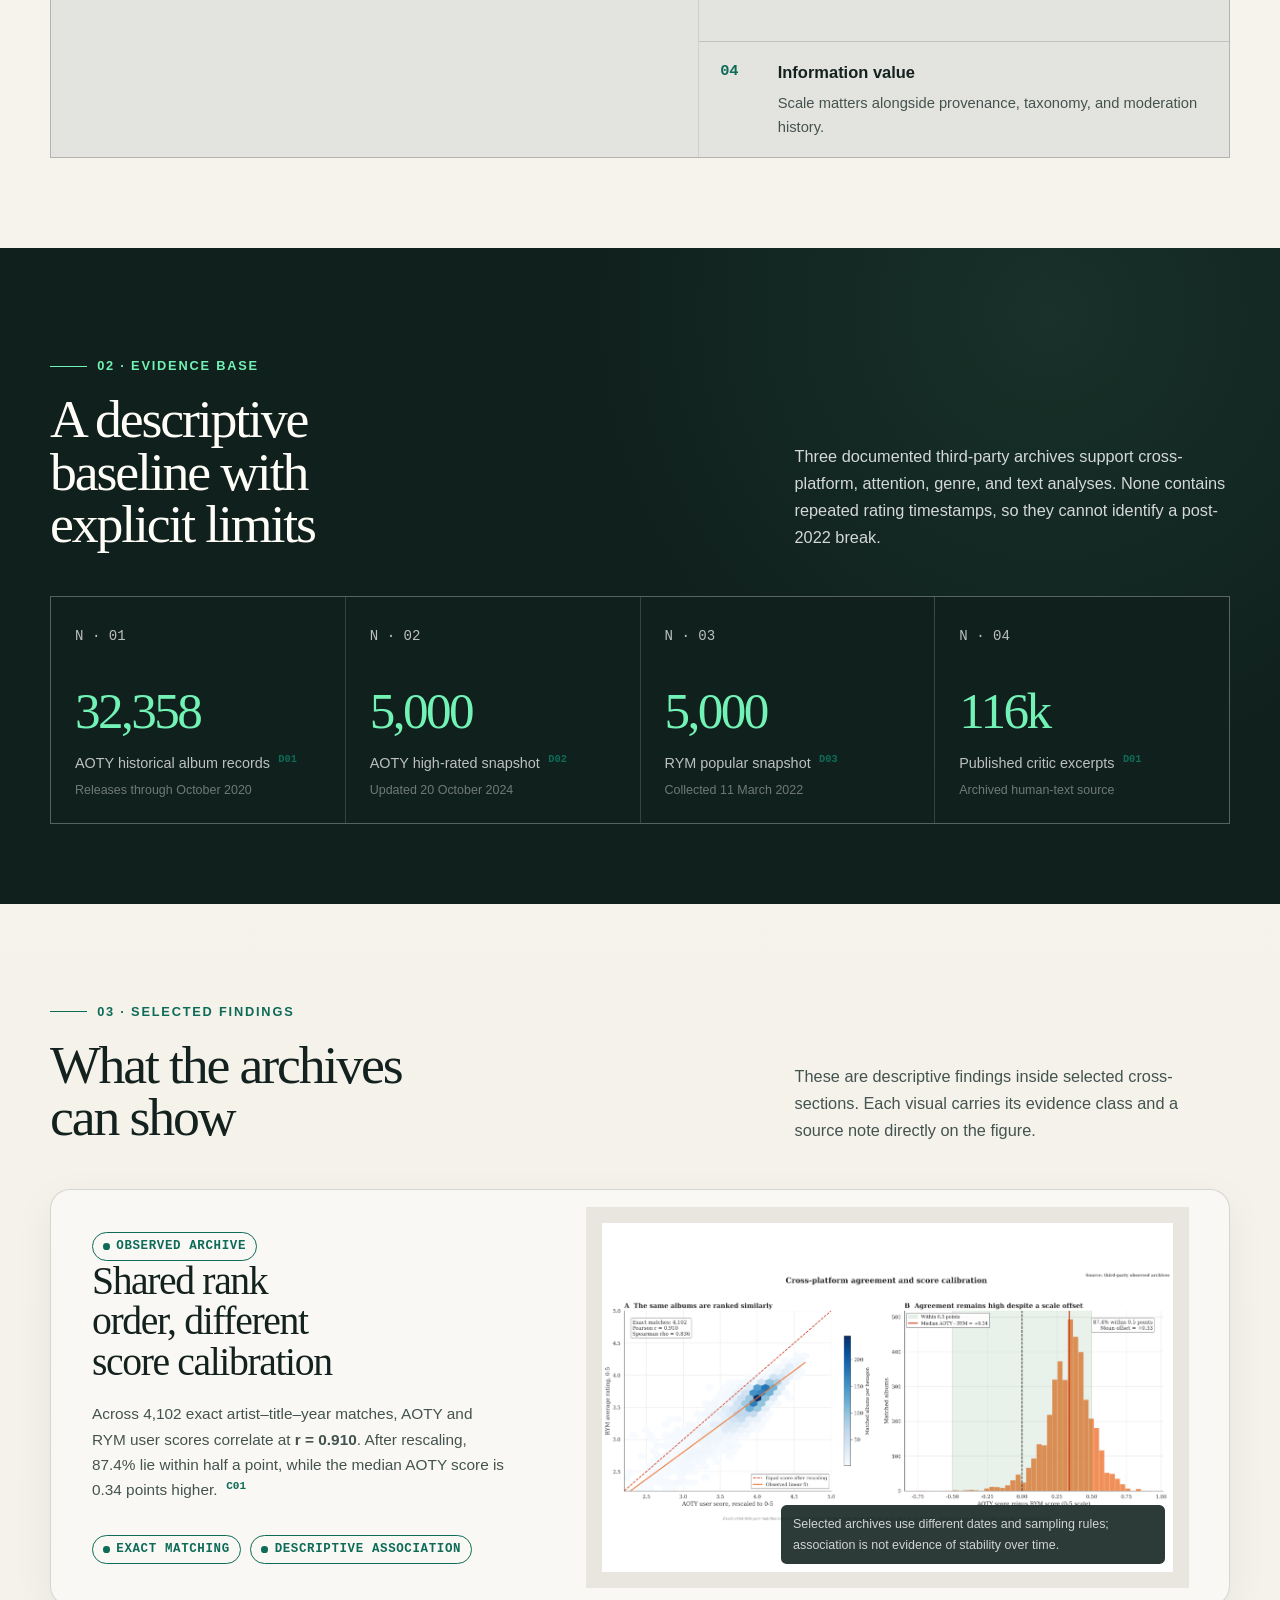
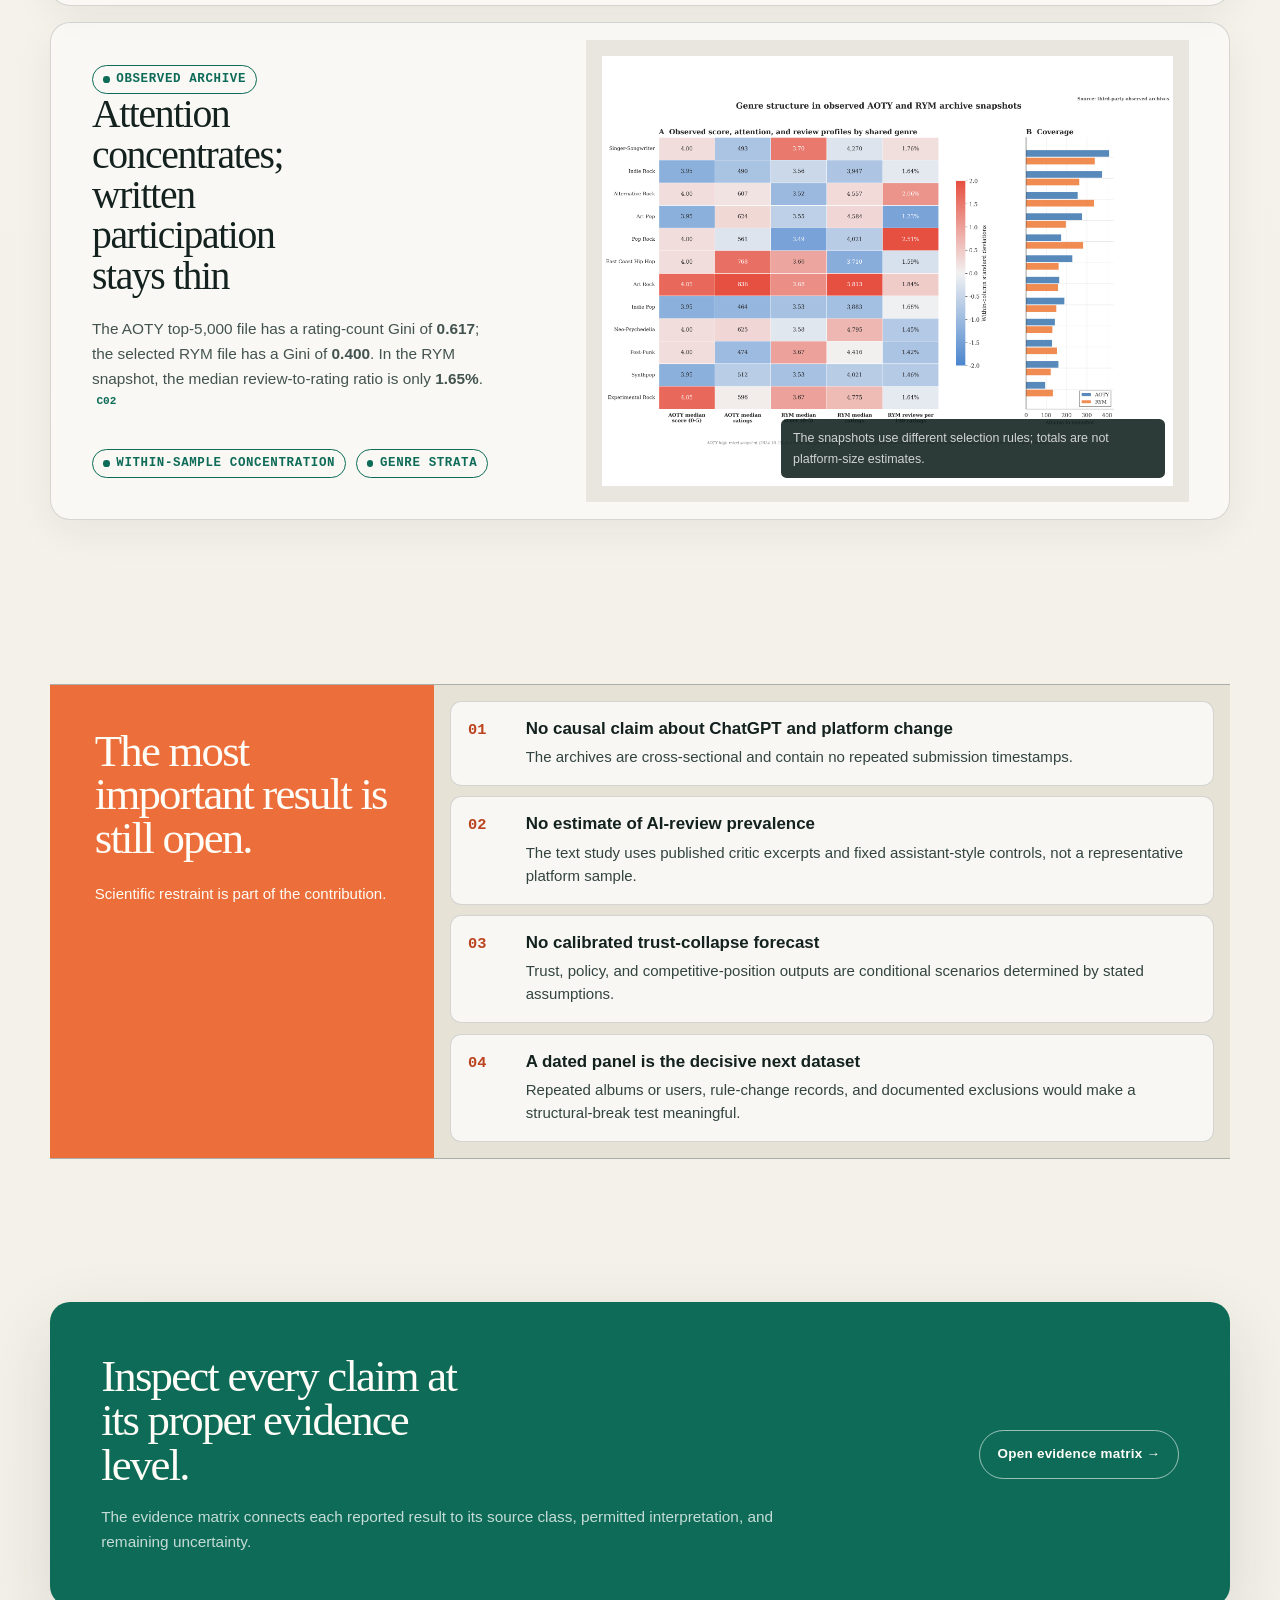
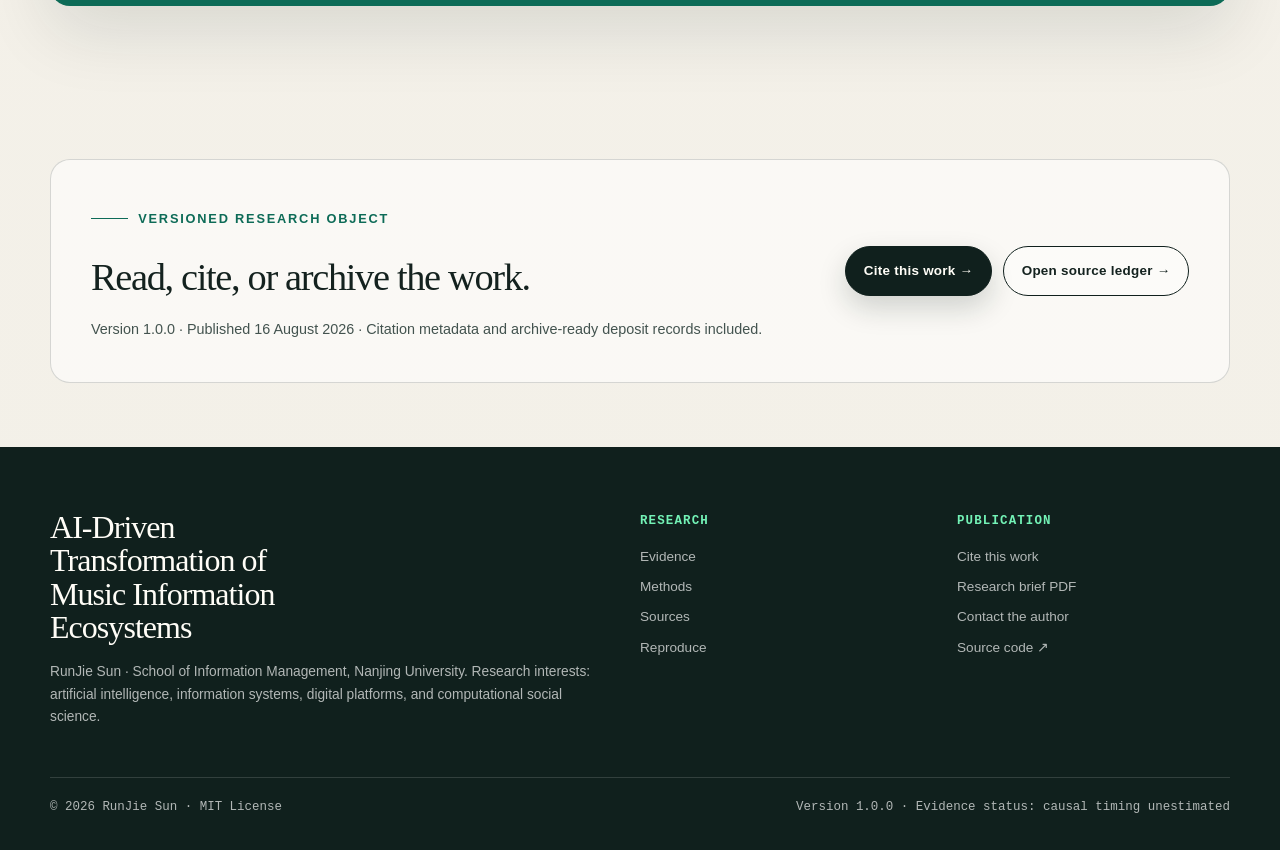
==== commit 2b3f56da: "add more research pages" ====
--- a/website/index.html
+++ b/website/index.html
@@ -5,6 +5,7 @@
   <meta name="viewport" content="width=device-width, initial-scale=1">
   <meta name="theme-color" content="#10201d">
   <meta name="description" content="A reproducible study of how generative AI may reshape trust, governance, and knowledge production on crowdsourced music-information platforms.">
+  <link rel="canonical" href="https://sunrunjie.github.io/AI-Driven-Transformation-of-Music-Information-Ecosystems/">
   <meta property="og:type" content="website">
   <meta property="og:title" content="AI × Music Information Ecosystems">
   <meta property="og:description" content="Observed archives, explicit evidence boundaries, and a reproducible design for studying structural change in AOTY and RYM.">
@@ -14,8 +15,29 @@
   <meta name="twitter:title" content="AI × Music Information Ecosystems">
   <meta name="twitter:description" content="A reproducible study of trust, provenance, and structural change in crowdsourced music knowledge.">
   <meta name="twitter:image" content="https://sunrunjie.github.io/AI-Driven-Transformation-of-Music-Information-Ecosystems/assets/og.png">
+  <script type="application/ld+json">
+  {
+    "@context": "https://schema.org",
+    "@type": "ScholarlyArticle",
+    "headline": "Generative AI and Structural Change in Crowdsourced Music Information Platforms",
+    "alternativeHeadline": "Evidence, Mechanisms, and Open Questions from AOTY and RYM",
+    "author": {
+      "@type": "Person",
+      "name": "RunJie Sun",
+      "email": "mailto:251820093@smail.nju.edu.cn",
+      "affiliation": {"@type": "Organization", "name": "School of Information Management, Nanjing University"},
+      "sameAs": ["https://github.com/SunRunJie"]
+    },
+    "datePublished": "2026-08-16",
+    "version": "1.0.0",
+    "license": "https://opensource.org/license/mit",
+    "url": "https://sunrunjie.github.io/AI-Driven-Transformation-of-Music-Information-Ecosystems/",
+    "image": "https://sunrunjie.github.io/AI-Driven-Transformation-of-Music-Information-Ecosystems/assets/og.png",
+    "keywords": ["generative AI", "platform governance", "data provenance", "music information", "computational social science"]
+  }
+  </script>
   <title>AI × Music Information Ecosystems — RunJie Sun</title>
-  <link rel="stylesheet" href="styles.css?v=4">
+  <link rel="stylesheet" href="styles.css?v=5">
   <script src="script.js" defer></script>
 </head>
 <body>
@@ -32,6 +54,7 @@
         <a href="evidence.html">Evidence</a>
         <a href="methods.html">Methods</a>
         <a href="reproducibility.html">Reproduce</a>
+        <a href="cite.html">Cite</a>
         <a class="repo-link" href="https://github.com/SunRunJie/AI-Driven-Transformation-of-Music-Information-Ecosystems">View repository ↗</a>
       </div>
     </nav>
@@ -46,7 +69,7 @@
           <p class="lede">A reproducible study of how generative AI may alter provenance, governance, and knowledge production on crowdsourced music-information platforms—using Rate Your Music and Album of the Year as motivating cases.</p>
           <div class="hero-actions">
             <a class="button button-primary" href="evidence.html">Explore the evidence <span class="arrow" aria-hidden="true">→</span></a>
-            <a class="button button-secondary" href="https://github.com/SunRunJie/AI-Driven-Transformation-of-Music-Information-Ecosystems/blob/main/docs/Research_Report.md">Read the full report <span class="arrow" aria-hidden="true">↗</span></a>
+            <a class="button button-secondary" href="assets/research-brief-v1.0.0.pdf">Download research brief <span class="arrow" aria-hidden="true">↓</span></a>
           </div>
         </div>
         <aside class="hero-aside" aria-label="Research status">
@@ -106,10 +129,10 @@
           <p class="section-copy">Three documented third-party archives support cross-platform, attention, genre, and text analyses. None contains repeated rating timestamps, so they cannot identify a post-2022 break.</p>
         </div>
         <div class="stat-grid reveal">
-          <article class="stat"><span class="stat-index">N · 01</span><strong class="stat-value">32,358</strong><span class="stat-label">AOTY historical album records</span><span class="stat-note">Releases through October 2020</span></article>
-          <article class="stat"><span class="stat-index">N · 02</span><strong class="stat-value">5,000</strong><span class="stat-label">AOTY high-rated snapshot</span><span class="stat-note">Updated 20 October 2024</span></article>
-          <article class="stat"><span class="stat-index">N · 03</span><strong class="stat-value">5,000</strong><span class="stat-label">RYM popular snapshot</span><span class="stat-note">Collected 11 March 2022</span></article>
-          <article class="stat"><span class="stat-index">N · 04</span><strong class="stat-value">116k</strong><span class="stat-label">Published critic excerpts</span><span class="stat-note">Archived human-text source</span></article>
+          <article class="stat"><span class="stat-index">N · 01</span><strong class="stat-value">32,358</strong><span class="stat-label">AOTY historical album records <a class="source-ref" href="sources.html#src-aoty-history" aria-label="Source D01">D01</a></span><span class="stat-note">Releases through October 2020</span></article>
+          <article class="stat"><span class="stat-index">N · 02</span><strong class="stat-value">5,000</strong><span class="stat-label">AOTY high-rated snapshot <a class="source-ref" href="sources.html#src-aoty-snapshot" aria-label="Source D02">D02</a></span><span class="stat-note">Updated 20 October 2024</span></article>
+          <article class="stat"><span class="stat-index">N · 03</span><strong class="stat-value">5,000</strong><span class="stat-label">RYM popular snapshot <a class="source-ref" href="sources.html#src-rym-snapshot" aria-label="Source D03">D03</a></span><span class="stat-note">Collected 11 March 2022</span></article>
+          <article class="stat"><span class="stat-index">N · 04</span><strong class="stat-value">116k</strong><span class="stat-label">Published critic excerpts <a class="source-ref" href="sources.html#src-aoty-history" aria-label="Source D01">D01</a></span><span class="stat-note">Archived human-text source</span></article>
         </div>
       </div>
     </section>
@@ -129,7 +152,7 @@
               <div>
                 <span class="evidence-tag tag-observed">Observed archive</span>
                 <h3>Shared rank order, different score calibration</h3>
-                <p>Across 4,102 exact artist–title–year matches, AOTY and RYM user scores correlate at <strong>r = 0.910</strong>. After rescaling, 87.4% lie within half a point, while the median AOTY score is 0.34 points higher.</p>
+                <p>Across 4,102 exact artist–title–year matches, AOTY and RYM user scores correlate at <strong>r = 0.910</strong>. After rescaling, 87.4% lie within half a point, while the median AOTY score is 0.34 points higher. <a class="source-ref" href="sources.html#claim-score-agreement" aria-label="Evidence trace C01">C01</a></p>
               </div>
               <div class="finding-meta"><span class="evidence-tag tag-observed">Exact matching</span><span class="evidence-tag tag-observed">Descriptive association</span></div>
             </div>
@@ -144,7 +167,7 @@
               <div>
                 <span class="evidence-tag tag-observed">Observed archive</span>
                 <h3>Attention concentrates; written participation stays thin</h3>
-                <p>The AOTY top-5,000 file has a rating-count Gini of <strong>0.617</strong>; the selected RYM file has a Gini of <strong>0.400</strong>. In the RYM snapshot, the median review-to-rating ratio is only <strong>1.65%</strong>.</p>
+                <p>The AOTY top-5,000 file has a rating-count Gini of <strong>0.617</strong>; the selected RYM file has a Gini of <strong>0.400</strong>. In the RYM snapshot, the median review-to-rating ratio is only <strong>1.65%</strong>. <a class="source-ref" href="sources.html#claim-attention" aria-label="Evidence trace C02">C02</a></p>
               </div>
               <div class="finding-meta"><span class="evidence-tag tag-observed">Within-sample concentration</span><span class="evidence-tag tag-observed">Genre strata</span></div>
             </div>
@@ -181,6 +204,13 @@
         <a class="button" href="evidence.html">Open evidence matrix →</a>
       </div>
     </section>
+
+    <section class="section-tight">
+      <div class="container publication-strip reveal">
+        <div><p class="eyebrow">Versioned research object</p><h2>Read, cite, or archive the work.</h2><p>Version 1.0.0 · Published 16 August 2026 · Citation metadata and archive-ready deposit records included.</p></div>
+        <div class="publication-actions"><a class="button button-primary" href="cite.html">Cite this work →</a><a class="button button-secondary" href="sources.html">Open source ledger →</a></div>
+      </div>
+    </section>
   </main>
 
   <footer class="site-footer">
@@ -190,10 +220,10 @@
           <h2 class="footer-title">AI-Driven Transformation of Music Information Ecosystems</h2>
           <p class="footer-copy">RunJie Sun · School of Information Management, Nanjing University. Research interests: artificial intelligence, information systems, digital platforms, and computational social science.</p>
         </div>
-        <div class="footer-nav"><strong>Research</strong><a href="evidence.html">Evidence</a><a href="methods.html">Methods</a><a href="reproducibility.html">Reproduce</a></div>
-        <div class="footer-nav"><strong>Repository</strong><a href="https://github.com/SunRunJie/AI-Driven-Transformation-of-Music-Information-Ecosystems/blob/main/docs/Research_Report.md">Full report ↗</a><a href="https://github.com/SunRunJie/AI-Driven-Transformation-of-Music-Information-Ecosystems/tree/main/figures">Figure inventory ↗</a><a href="https://github.com/SunRunJie/AI-Driven-Transformation-of-Music-Information-Ecosystems">Source code ↗</a></div>
-      </div>
-      <div class="footer-bottom"><span>© <span data-year>2026</span> RunJie Sun · MIT License</span><span>Evidence status: descriptive archives available · causal timing unestimated</span></div>
+        <div class="footer-nav"><strong>Research</strong><a href="evidence.html">Evidence</a><a href="methods.html">Methods</a><a href="sources.html">Sources</a><a href="reproducibility.html">Reproduce</a></div>
+        <div class="footer-nav"><strong>Publication</strong><a href="cite.html">Cite this work</a><a href="assets/research-brief-v1.0.0.pdf">Research brief PDF</a><a href="mailto:251820093@smail.nju.edu.cn">Contact the author</a><a href="https://github.com/SunRunJie/AI-Driven-Transformation-of-Music-Information-Ecosystems">Source code ↗</a></div>
+      </div>
+      <div class="footer-bottom"><span>© <span data-year>2026</span> RunJie Sun · MIT License</span><span>Version 1.0.0 · Evidence status: causal timing unestimated</span></div>
     </div>
   </footer>
 </body>
--- a/website/styles.css
+++ b/website/styles.css
@@ -961,6 +961,7 @@
 
 .source-card dt { color: #4d5d59; }
 .source-card dd { margin: 0; text-align: right; }
+.card-source-link { display: inline-block; margin-top: 1rem; color: var(--green); font-family: var(--mono); font-size: 0.78rem; font-weight: 760; }
 
 .method-flow {
   position: relative;
@@ -1171,6 +1172,224 @@
 .note-box strong { display: block; }
 .note-box p { margin: 0.45rem 0 0; color: var(--ink-soft); font-size: 0.8rem; }
 
+.source-ref {
+  display: inline-flex;
+  align-items: center;
+  margin-left: 0.28rem;
+  color: var(--green);
+  font-family: var(--mono);
+  font-size: 0.72em;
+  font-weight: 760;
+  text-decoration: none;
+  vertical-align: super;
+}
+
+.source-ref:hover { text-decoration: underline; }
+
+.citation-layout {
+  display: grid;
+  grid-template-columns: minmax(230px, 0.54fr) minmax(0, 1.46fr);
+  gap: clamp(2rem, 7vw, 7rem);
+  align-items: start;
+}
+
+.citation-layout > *,
+.profile-grid > *,
+.reference-layout > * { min-width: 0; }
+
+.citation-heading p:last-child {
+  max-width: 25rem;
+  color: rgba(255, 255, 255, 0.72);
+}
+
+.citation-card {
+  padding: clamp(1.5rem, 3vw, 2.3rem);
+  color: var(--ink);
+  background: #f8f5ed;
+  border-radius: var(--radius);
+  box-shadow: 0 18px 48px rgba(0, 0, 0, 0.2);
+}
+
+.record-label,
+.trace-id {
+  color: var(--green);
+  font-family: var(--mono);
+  font-size: 0.78rem;
+  font-weight: 760;
+  letter-spacing: 0.07em;
+  text-transform: uppercase;
+}
+
+.citation-text {
+  margin: 1rem 0 0;
+  font-family: var(--serif);
+  font-size: clamp(1.12rem, 1.7vw, 1.42rem);
+  line-height: 1.55;
+}
+
+.citation-code { margin-top: 1rem; }
+.micro-note { margin: 1rem 0 0; color: rgba(255, 255, 255, 0.72); font-size: 0.83rem; }
+
+.profile-grid {
+  display: grid;
+  grid-template-columns: 0.8fr 1.2fr;
+  gap: clamp(2rem, 7vw, 7rem);
+  align-items: center;
+}
+
+.profile-card {
+  display: grid;
+  grid-template-columns: auto 1fr;
+  gap: 1.5rem;
+  align-items: center;
+}
+
+.profile-monogram {
+  display: grid;
+  width: clamp(6.5rem, 12vw, 9rem);
+  aspect-ratio: 1;
+  place-items: center;
+  color: var(--green-bright);
+  background: var(--dark);
+  border-radius: 50%;
+  font-family: var(--serif);
+  font-size: clamp(2.2rem, 4vw, 3.4rem);
+}
+
+.profile-card h2 {
+  margin: 0;
+  font-family: var(--serif);
+  font-size: clamp(2rem, 4vw, 3.5rem);
+  font-weight: 500;
+  letter-spacing: -0.04em;
+  line-height: 1;
+}
+
+.profile-role { margin: 0.8rem 0 0; color: var(--ink-soft); }
+.profile-statement { margin: 0 0 1.5rem; font-family: var(--serif); font-size: 1.25rem; line-height: 1.55; }
+
+.identity-list { margin: 0; border-top: 1px solid var(--line-strong); }
+.identity-list div { display: grid; grid-template-columns: 8rem 1fr; gap: 1rem; padding: 0.8rem 0; border-bottom: 1px solid var(--line); }
+.identity-list dt { color: var(--ink-soft); font-family: var(--mono); font-size: 0.82rem; }
+.identity-list dd { margin: 0; font-size: 0.92rem; }
+
+.archive-grid,
+.material-grid,
+.trace-grid {
+  display: grid;
+  grid-template-columns: repeat(3, 1fr);
+  gap: 1rem;
+}
+
+.archive-card,
+.trace-card {
+  padding: 1.5rem;
+  background: rgba(255, 255, 255, 0.54);
+  border: 1px solid var(--line);
+  border-radius: var(--radius);
+}
+
+.archive-card h3,
+.trace-card h3 { margin: 1rem 0 0.5rem; font-family: var(--serif); font-size: 1.4rem; font-weight: 500; }
+.archive-card p,
+.trace-card p { margin: 0; color: var(--ink-soft); font-size: 0.9rem; }
+.archive-card > a { display: inline-block; margin-top: 1.3rem; color: var(--green); font-size: 0.86rem; font-weight: 720; }
+
+.status-pill {
+  display: inline-flex;
+  padding: 0.28rem 0.55rem;
+  font-family: var(--mono);
+  font-size: 0.72rem;
+  font-weight: 760;
+  border-radius: 999px;
+}
+
+.status-ready { color: #075340; background: rgba(13, 107, 87, 0.13); }
+.status-action { color: #7b3a17; background: rgba(236, 111, 59, 0.16); }
+
+.material-grid { grid-template-columns: repeat(2, 1fr); }
+.material-link {
+  display: flex;
+  min-height: 13rem;
+  flex-direction: column;
+  justify-content: flex-end;
+  padding: clamp(1.4rem, 3vw, 2rem);
+  color: var(--ink);
+  background: rgba(255, 255, 255, 0.58);
+  border: 1px solid var(--line);
+  border-radius: var(--radius);
+  text-decoration: none;
+  transition: transform 160ms ease, box-shadow 160ms ease;
+}
+
+.material-link:hover { transform: translateY(-3px); box-shadow: var(--shadow); }
+.material-link.featured { color: var(--white); background: var(--green); }
+.material-link span { font-family: var(--mono); font-size: 0.77rem; letter-spacing: 0.06em; text-transform: uppercase; }
+.material-link strong { margin-top: 1.5rem; font-family: var(--serif); font-size: clamp(1.35rem, 2.5vw, 2rem); font-weight: 500; line-height: 1.1; }
+.material-link small { margin-top: 0.65rem; color: var(--ink-soft); font-size: 0.84rem; }
+.material-link.featured small { color: rgba(255, 255, 255, 0.76); }
+
+.publication-strip {
+  display: grid;
+  grid-template-columns: 1.15fr auto;
+  gap: 2rem;
+  align-items: center;
+  padding: clamp(1.5rem, 4vw, 2.5rem);
+  background: rgba(255, 255, 255, 0.55);
+  border: 1px solid var(--line);
+  border-radius: var(--radius);
+}
+
+.publication-strip h2 { margin: 0; font-family: var(--serif); font-size: clamp(1.8rem, 3vw, 2.7rem); font-weight: 500; letter-spacing: -0.035em; }
+.publication-strip p:last-child { margin: 0.55rem 0 0; color: var(--ink-soft); font-size: 0.9rem; }
+.publication-actions { display: flex; flex-wrap: wrap; justify-content: flex-end; gap: 0.7rem; }
+
+.ledger-list { border-top: 1px solid rgba(255, 255, 255, 0.3); }
+.ledger-record {
+  display: grid;
+  grid-template-columns: 4rem minmax(0, 1.25fr) minmax(250px, 0.85fr) auto;
+  gap: 1.4rem;
+  align-items: start;
+  padding: 1.5rem 0;
+  border-bottom: 1px solid rgba(255, 255, 255, 0.18);
+}
+
+.ledger-id { color: var(--green-bright); font-family: var(--mono); font-size: 0.92rem; font-weight: 760; }
+.ledger-record h3 { margin: 0.5rem 0 0; color: var(--white); font-family: var(--serif); font-size: 1.45rem; font-weight: 500; }
+.ledger-record p { margin: 0.5rem 0 0; color: rgba(255, 255, 255, 0.76); font-size: 0.88rem; }
+.ledger-record dl { margin: 0; font-size: 0.8rem; }
+.ledger-record dl div { display: grid; grid-template-columns: 4rem 1fr; gap: 0.75rem; padding: 0.3rem 0; }
+.ledger-record dt { color: rgba(255, 255, 255, 0.58); }
+.ledger-record dd { margin: 0; color: rgba(255, 255, 255, 0.88); }
+.ledger-record > a { color: var(--green-bright); font-size: 0.82rem; font-weight: 720; }
+.manifest-link { margin: 1.4rem 0 0; color: var(--green-bright); font-size: 0.88rem; }
+
+.trace-grid { grid-template-columns: repeat(2, 1fr); }
+.trace-card p strong { color: var(--ink); }
+.trace-links { display: flex; flex-wrap: wrap; gap: 0.5rem; margin-top: 1.25rem; }
+.trace-links a { padding: 0.38rem 0.55rem; color: var(--green); background: rgba(13, 107, 87, 0.08); border-radius: 0.35rem; font-family: var(--mono); font-size: 0.72rem; text-decoration: none; }
+
+.reference-list { border-top: 1px solid var(--line-strong); }
+.reference-list > a {
+  display: grid;
+  grid-template-columns: 3.5rem 1fr auto;
+  gap: 1.2rem;
+  align-items: center;
+  padding: 1rem 0;
+  border-bottom: 1px solid var(--line);
+  text-decoration: none;
+}
+
+.reference-list b { color: var(--green); font-family: var(--mono); font-size: 0.82rem; }
+.reference-list strong { display: block; font-size: 0.94rem; }
+.reference-list small { display: block; margin-top: 0.25rem; color: var(--ink-soft); }
+.reference-list em { color: var(--green); font-size: 0.8rem; font-style: normal; }
+
+.reference-layout { display: grid; grid-template-columns: 0.65fr 1.35fr; gap: clamp(2rem, 7vw, 7rem); align-items: start; }
+.bibliography { margin: 0; padding-left: 1.5rem; }
+.bibliography li { padding: 0.7rem 0 0.7rem 0.5rem; color: var(--ink-soft); border-bottom: 1px solid var(--line); font-size: 0.88rem; }
+.bibliography a { color: var(--green); font-weight: 700; }
+
 .site-footer {
   padding: 4rem 0 2rem;
   color: rgba(255, 255, 255, 0.68);
@@ -1251,8 +1470,12 @@
   .hero-grid,
   .page-hero-grid,
   .section-header,
-  .repro-grid {
-    grid-template-columns: 1fr;
+  .repro-grid,
+  .citation-layout,
+  .profile-grid,
+  .reference-layout,
+  .publication-strip {
+    grid-template-columns: minmax(0, 1fr);
   }
 
   .hero { min-height: auto; }
@@ -1261,6 +1484,10 @@
   .finding-card { grid-template-columns: 1fr; }
   .finding-visual { min-height: 30rem; }
   .source-grid { grid-template-columns: 1fr 1fr; }
+  .archive-grid { grid-template-columns: 1fr 1fr; }
+  .ledger-record { grid-template-columns: 3rem 1fr; }
+  .ledger-record dl,
+  .ledger-record > a { grid-column: 2; }
   .method-flow { grid-template-columns: 1fr; }
   .method-flow::before { top: 0; bottom: 0; left: 0.39rem; width: 1px; height: auto; }
   .flow-step { padding: 0 0 1.6rem 2.3rem; }
@@ -1300,7 +1527,10 @@
     grid-template-columns: 1fr;
   }
   .stat-grid,
-  .source-grid { grid-template-columns: 1fr; }
+  .source-grid,
+  .archive-grid,
+  .material-grid,
+  .trace-grid { grid-template-columns: 1fr; }
   .stat { min-height: 12.5rem; }
   .stat-value { margin-top: 2rem; }
   .finding-visual { min-height: 20rem; }
@@ -1312,6 +1542,15 @@
   .method-body { grid-template-columns: 1fr; padding-left: 2.8rem; }
   .check-item { grid-template-columns: 2rem 1fr; }
   .check-item small { grid-column: 2; }
+  .profile-card { grid-template-columns: 1fr; }
+  .profile-monogram { width: 6.5rem; }
+  .identity-list div { grid-template-columns: 1fr; gap: 0.25rem; }
+  .ledger-record { grid-template-columns: 1fr; gap: 0.7rem; }
+  .ledger-record dl,
+  .ledger-record > a { grid-column: auto; }
+  .reference-list > a { grid-template-columns: 2.7rem 1fr; }
+  .reference-list em { grid-column: 2; }
+  .publication-actions { justify-content: flex-start; }
   .footer-grid { grid-template-columns: 1fr; gap: 2rem; }
   .footer-grid > :first-child { grid-column: auto; }
   .footer-bottom { flex-direction: column; }
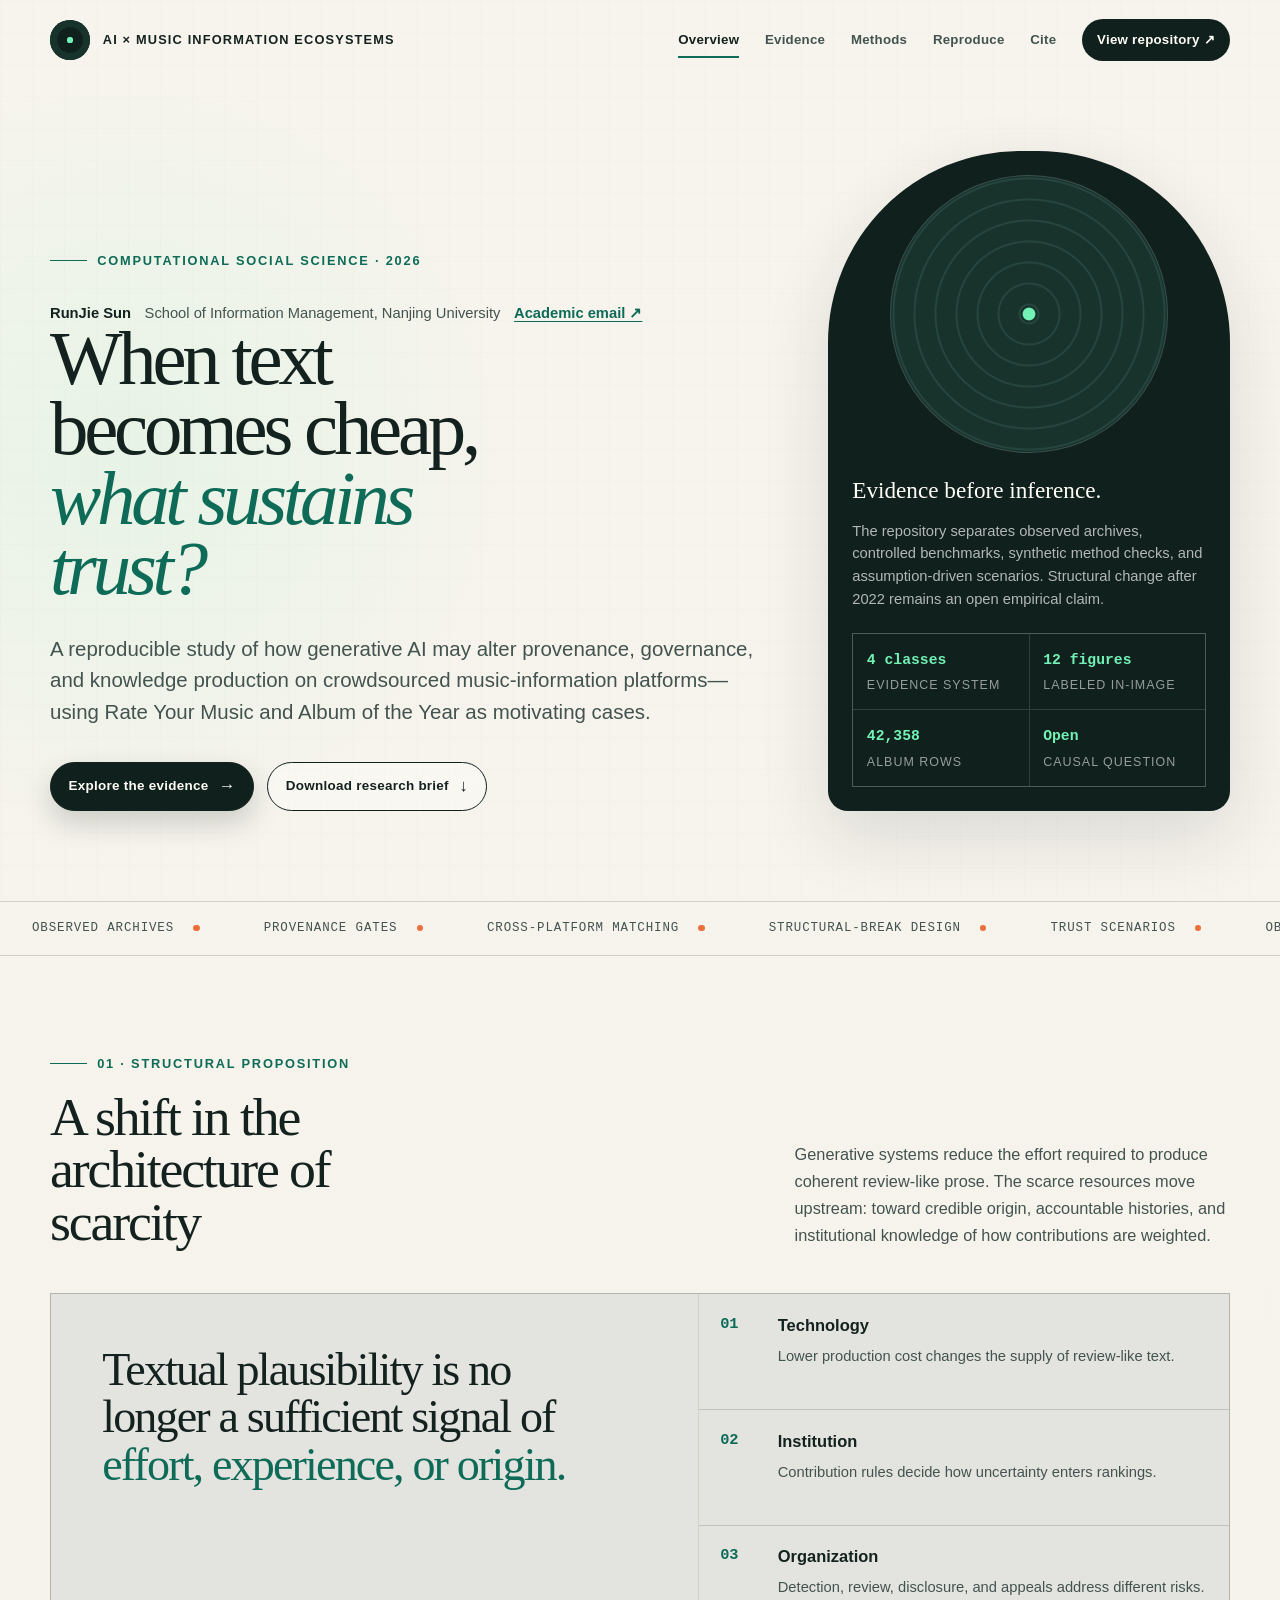
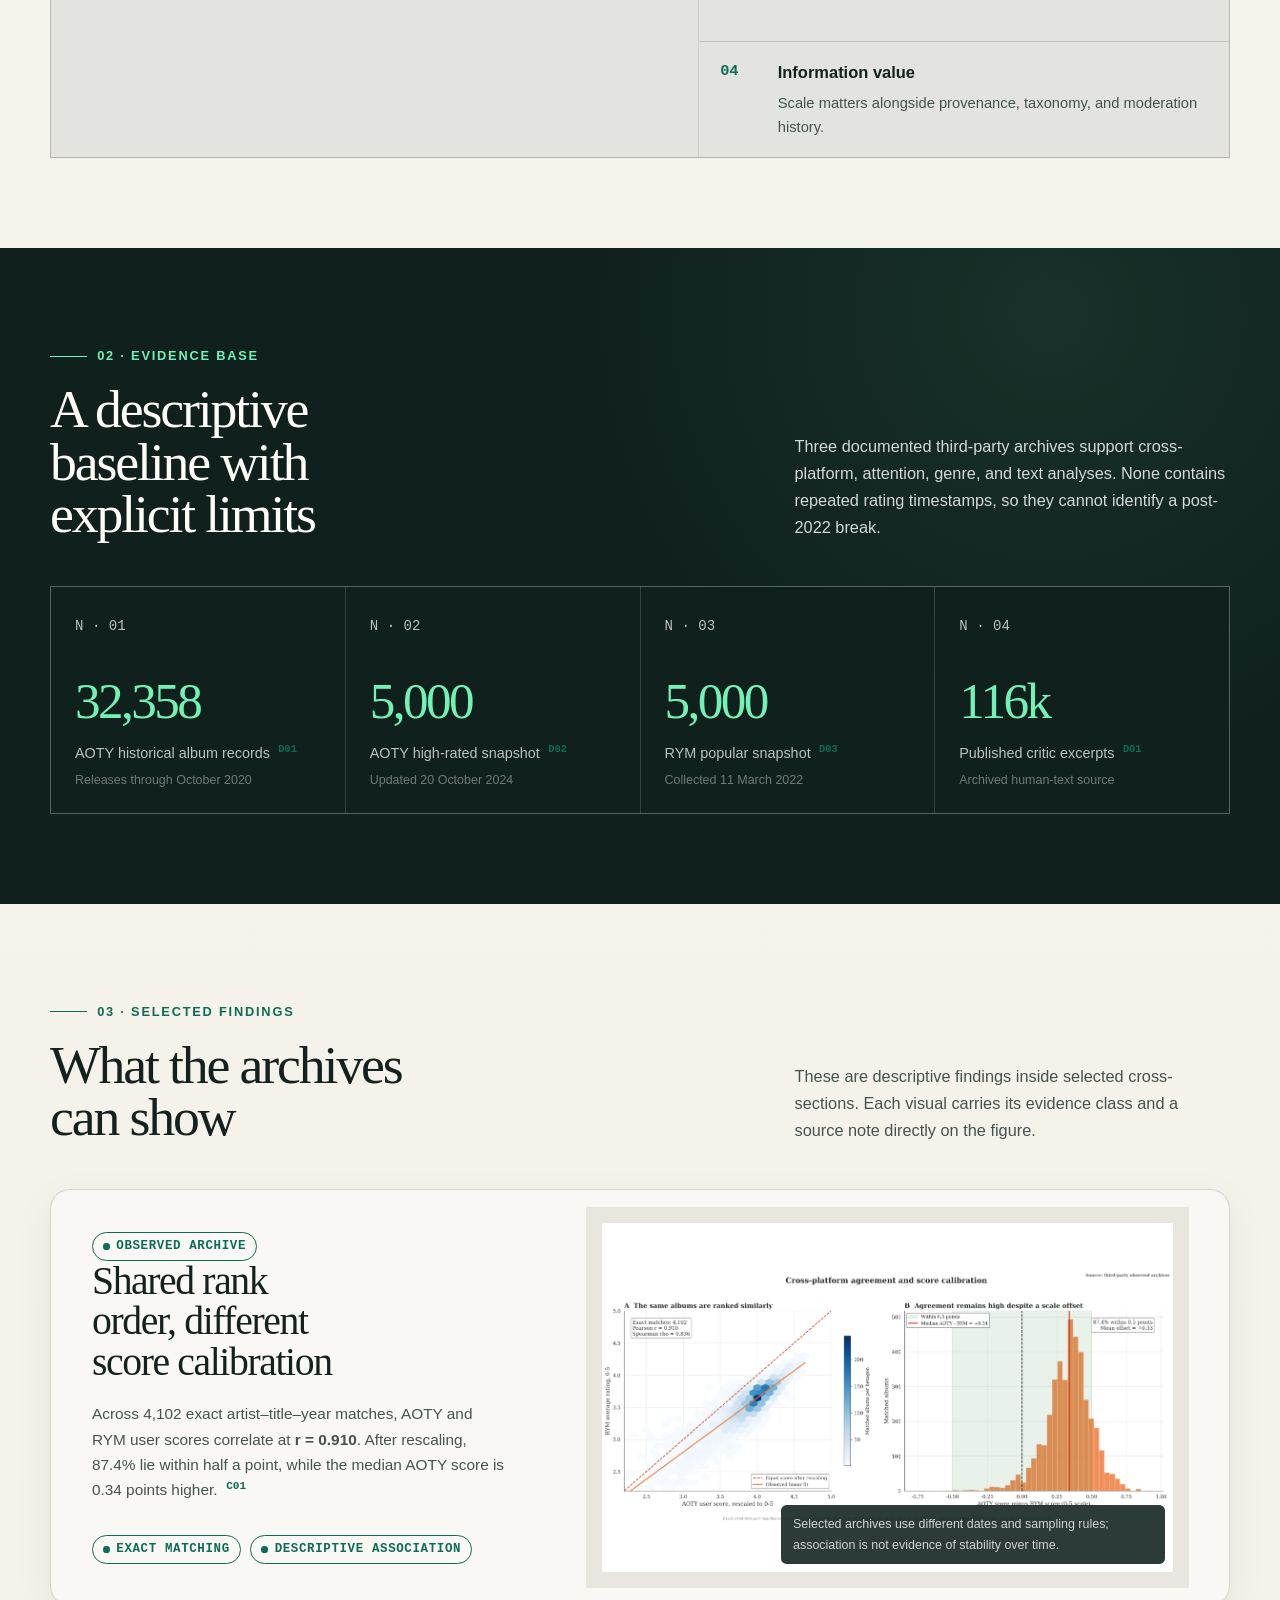
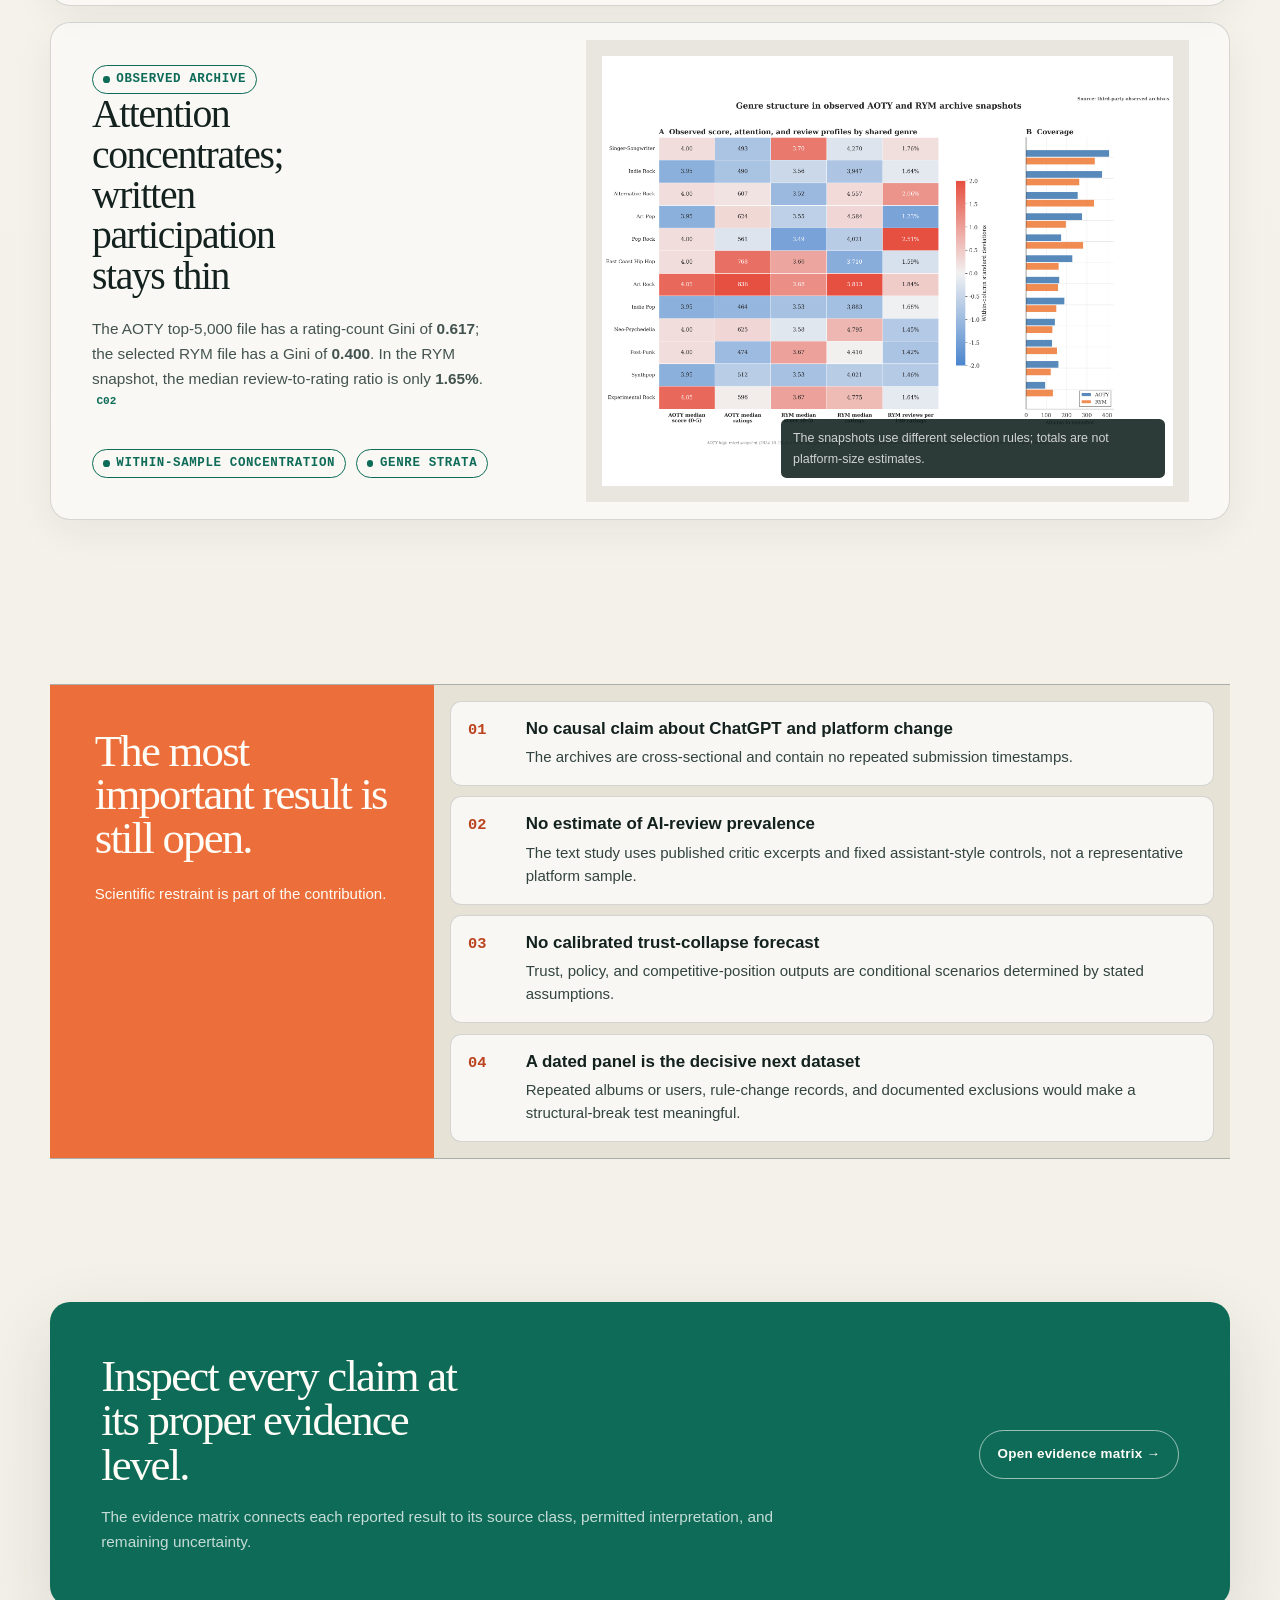
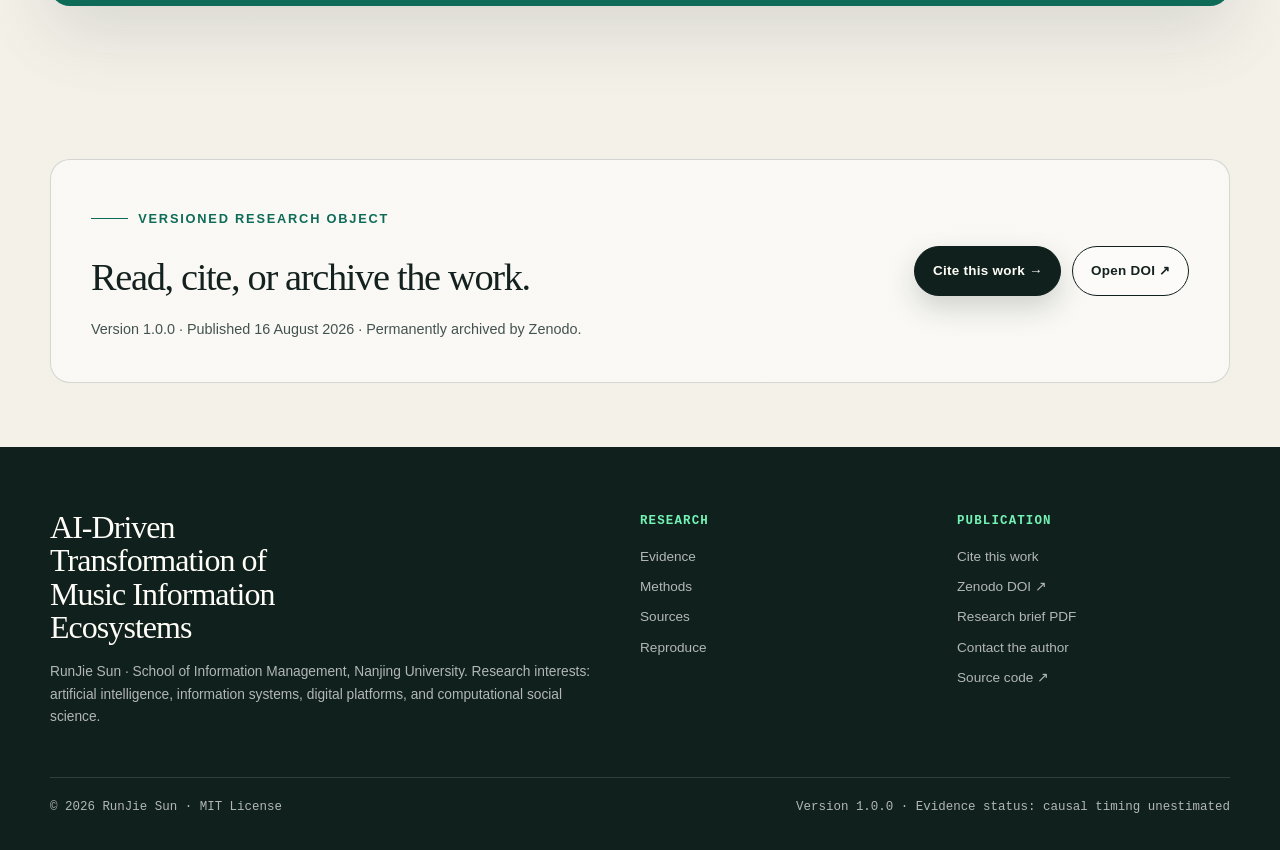
==== commit 10028d3e: "Add verified Zenodo DOI and researcher identity" ====
--- a/website/index.html
+++ b/website/index.html
@@ -30,6 +30,7 @@
     },
     "datePublished": "2026-08-16",
     "version": "1.0.0",
+    "identifier": "https://doi.org/10.5281/zenodo.21955380",
     "license": "https://opensource.org/license/mit",
     "url": "https://sunrunjie.github.io/AI-Driven-Transformation-of-Music-Information-Ecosystems/",
     "image": "https://sunrunjie.github.io/AI-Driven-Transformation-of-Music-Information-Ecosystems/assets/og.png",
@@ -37,7 +38,7 @@
   }
   </script>
   <title>AI × Music Information Ecosystems — RunJie Sun</title>
-  <link rel="stylesheet" href="styles.css?v=5">
+  <link rel="stylesheet" href="styles.css?v=6">
   <script src="script.js" defer></script>
 </head>
 <body>
@@ -65,6 +66,7 @@
       <div class="container hero-grid">
         <div>
           <p class="eyebrow">Computational social science · 2026</p>
+          <p class="hero-author"><strong>RunJie Sun</strong><span>School of Information Management, Nanjing University</span><a href="mailto:251820093@smail.nju.edu.cn">Academic email ↗</a></p>
           <h1 class="display-title">When text becomes cheap, <em>what sustains trust?</em></h1>
           <p class="lede">A reproducible study of how generative AI may alter provenance, governance, and knowledge production on crowdsourced music-information platforms—using Rate Your Music and Album of the Year as motivating cases.</p>
           <div class="hero-actions">
@@ -207,8 +209,8 @@
 
     <section class="section-tight">
       <div class="container publication-strip reveal">
-        <div><p class="eyebrow">Versioned research object</p><h2>Read, cite, or archive the work.</h2><p>Version 1.0.0 · Published 16 August 2026 · Citation metadata and archive-ready deposit records included.</p></div>
-        <div class="publication-actions"><a class="button button-primary" href="cite.html">Cite this work →</a><a class="button button-secondary" href="sources.html">Open source ledger →</a></div>
+        <div><p class="eyebrow">Versioned research object</p><h2>Read, cite, or archive the work.</h2><p>Version 1.0.0 · Published 16 August 2026 · Permanently archived by Zenodo.</p></div>
+        <div class="publication-actions"><a class="button button-primary" href="cite.html">Cite this work →</a><a class="button button-secondary" href="https://doi.org/10.5281/zenodo.21955380">Open DOI ↗</a></div>
       </div>
     </section>
   </main>
@@ -221,7 +223,7 @@
           <p class="footer-copy">RunJie Sun · School of Information Management, Nanjing University. Research interests: artificial intelligence, information systems, digital platforms, and computational social science.</p>
         </div>
         <div class="footer-nav"><strong>Research</strong><a href="evidence.html">Evidence</a><a href="methods.html">Methods</a><a href="sources.html">Sources</a><a href="reproducibility.html">Reproduce</a></div>
-        <div class="footer-nav"><strong>Publication</strong><a href="cite.html">Cite this work</a><a href="assets/research-brief-v1.0.0.pdf">Research brief PDF</a><a href="mailto:251820093@smail.nju.edu.cn">Contact the author</a><a href="https://github.com/SunRunJie/AI-Driven-Transformation-of-Music-Information-Ecosystems">Source code ↗</a></div>
+        <div class="footer-nav"><strong>Publication</strong><a href="cite.html">Cite this work</a><a href="https://doi.org/10.5281/zenodo.21955380">Zenodo DOI ↗</a><a href="assets/research-brief-v1.0.0.pdf">Research brief PDF</a><a href="mailto:251820093@smail.nju.edu.cn">Contact the author</a><a href="https://github.com/SunRunJie/AI-Driven-Transformation-of-Music-Information-Ecosystems">Source code ↗</a></div>
       </div>
       <div class="footer-bottom"><span>© <span data-year>2026</span> RunJie Sun · MIT License</span><span>Version 1.0.0 · Evidence status: causal timing unestimated</span></div>
     </div>
--- a/website/styles.css
+++ b/website/styles.css
@@ -279,6 +279,21 @@
   align-items: end;
   gap: clamp(2.5rem, 5vw, 5.5rem);
 }
+
+.hero-author {
+  display: flex;
+  flex-wrap: wrap;
+  gap: 0.35rem 0.85rem;
+  align-items: center;
+  margin: 1rem 0 0;
+  color: var(--ink-soft);
+  font-size: clamp(0.92rem, 1.1vw, 1.02rem);
+  line-height: 1.45;
+}
+
+.hero-author strong { color: var(--ink); font-weight: 760; }
+.hero-author a { color: var(--green); font-weight: 720; }
+.hero-author a:hover { text-decoration: underline; }
 
 .hero-actions {
   display: flex;
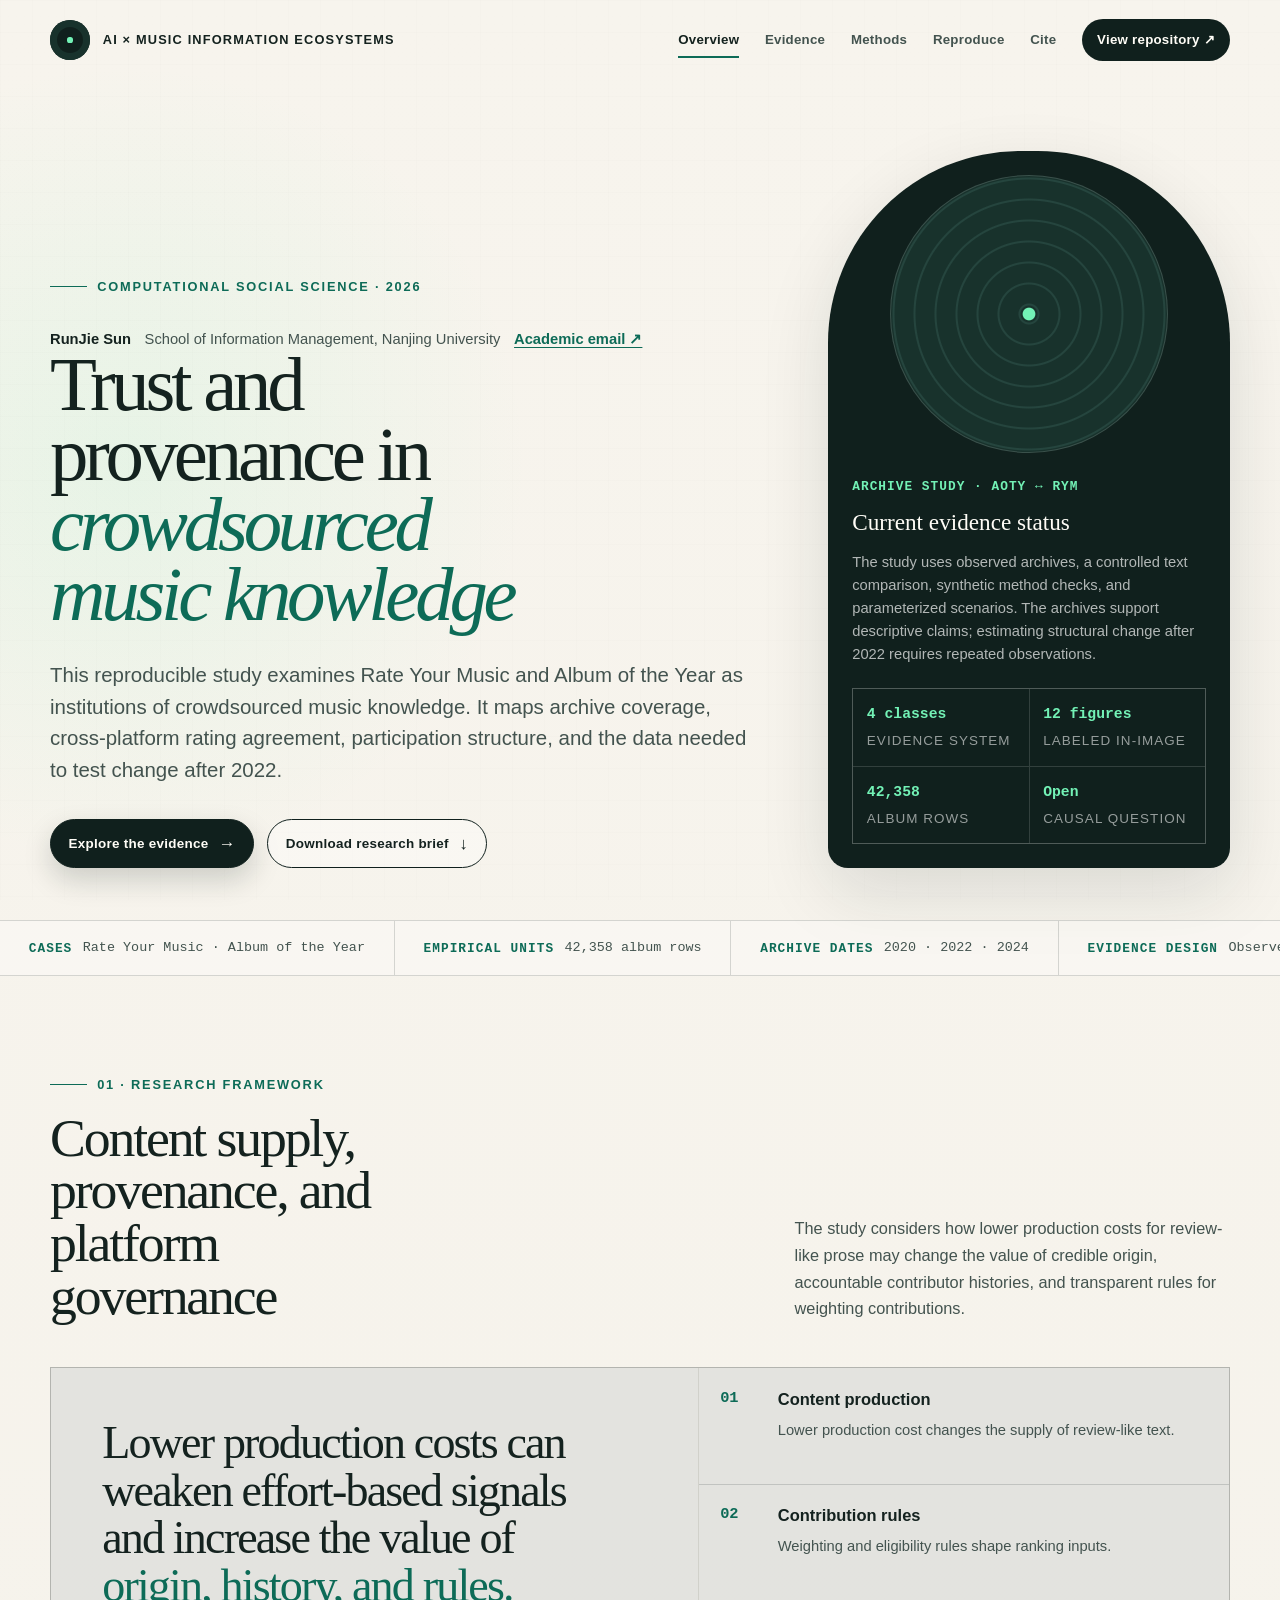
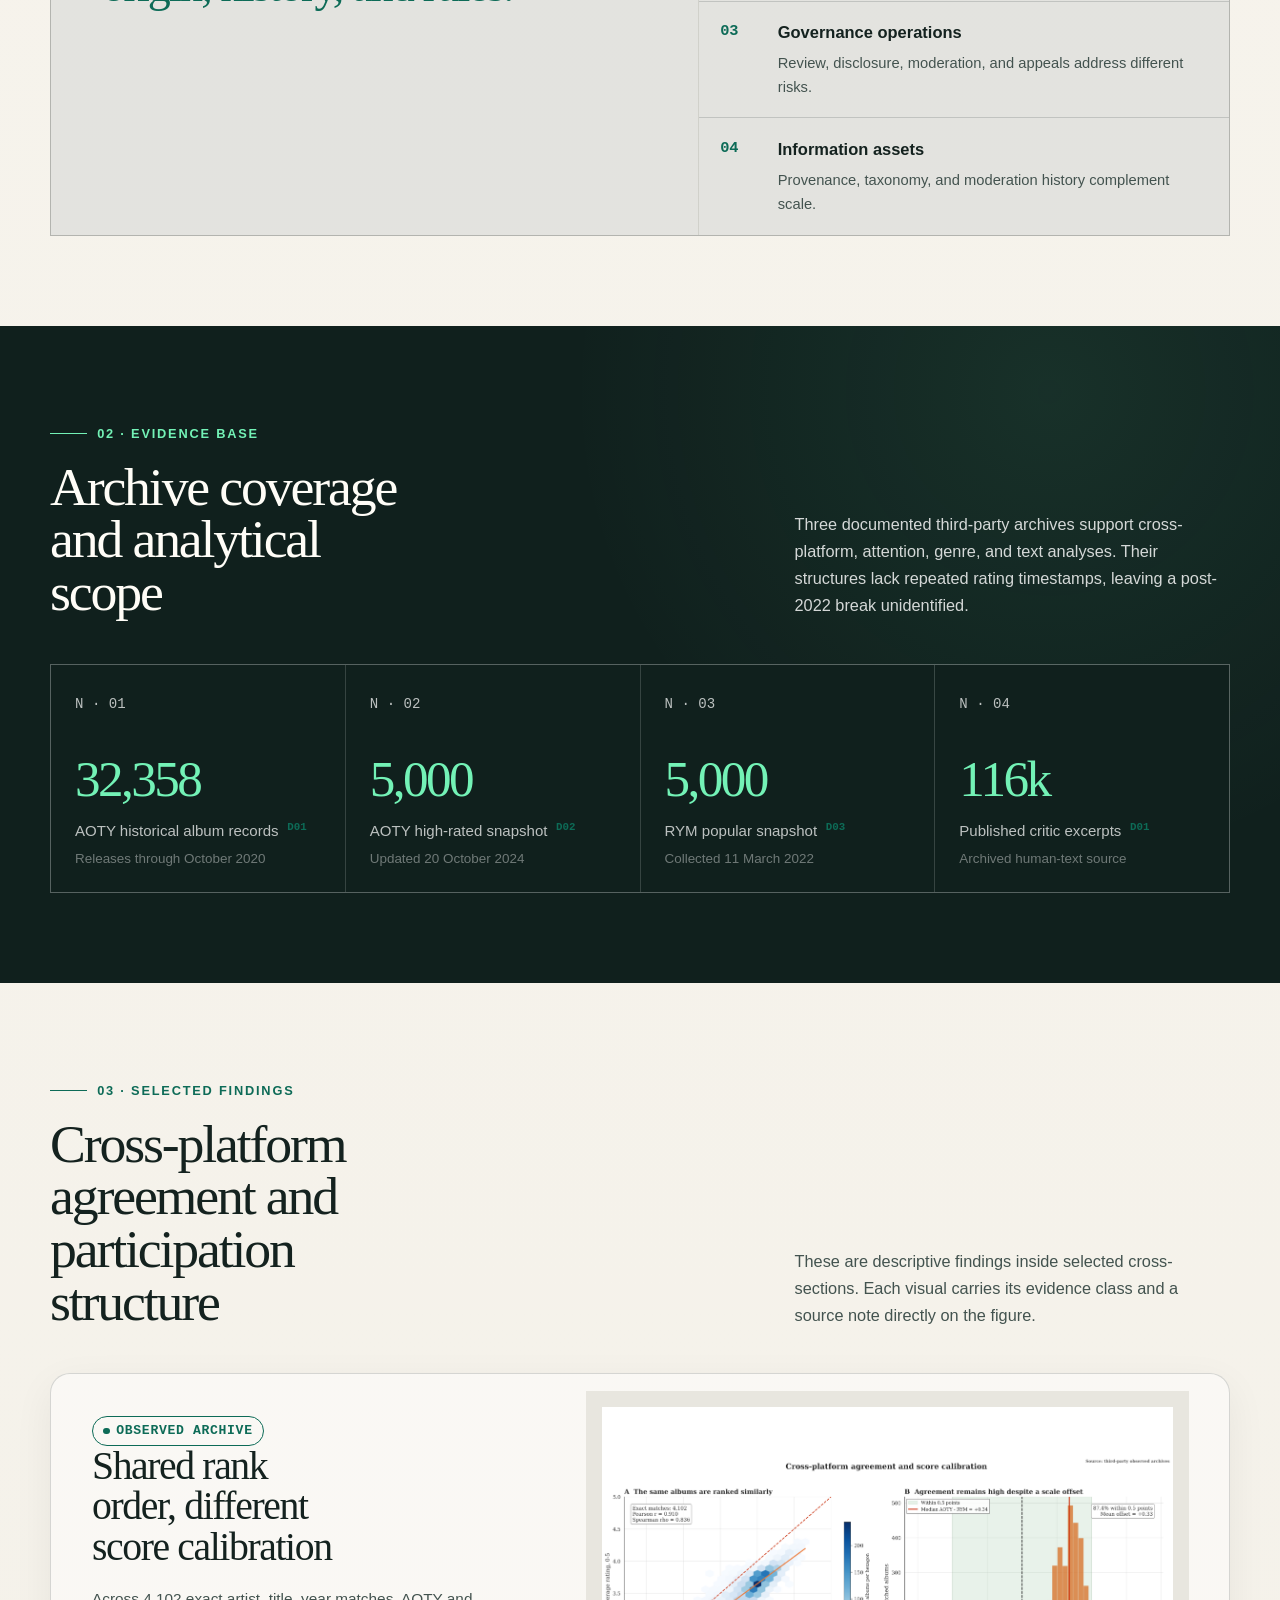
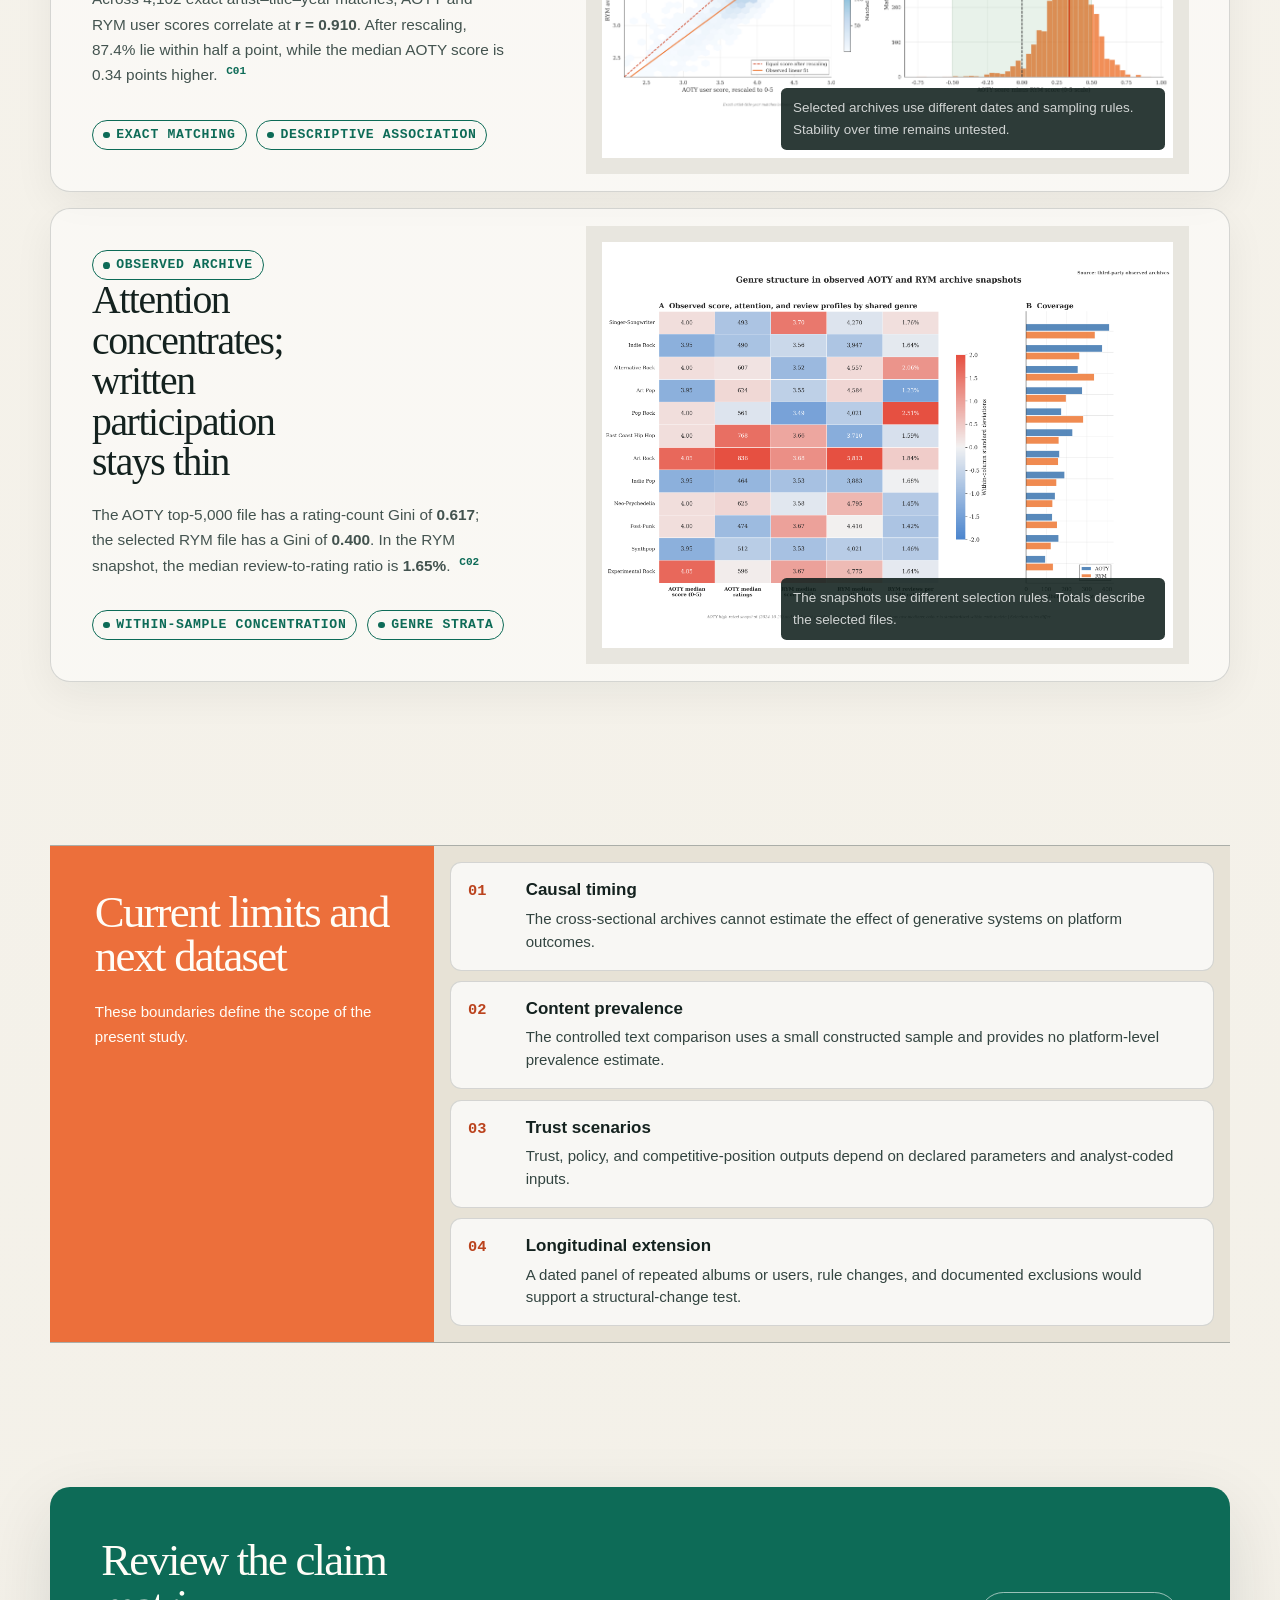
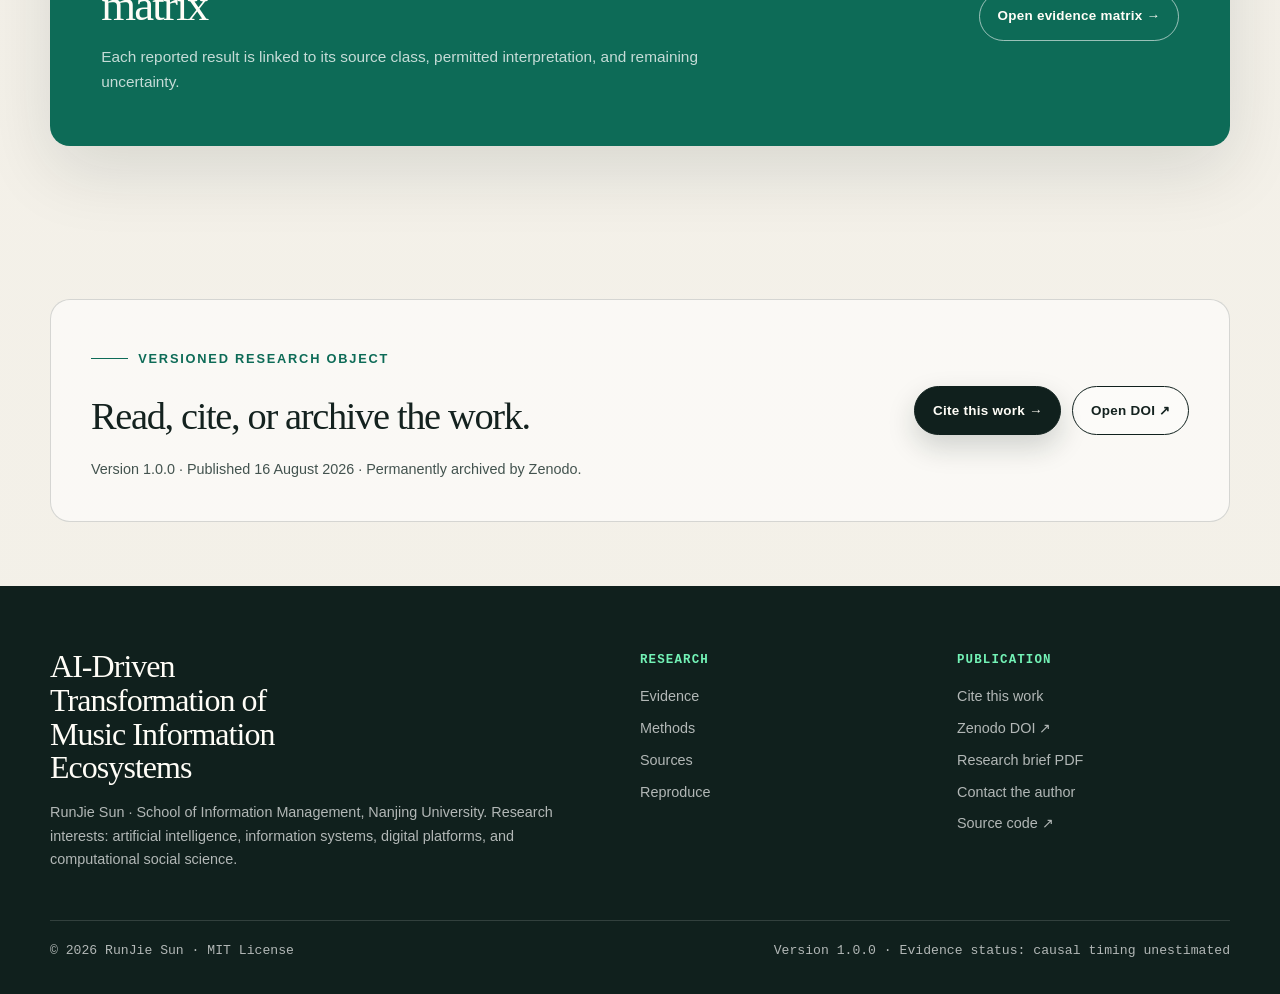
==== commit 2cb2d4c2: "refine the pages" ====
--- a/website/index.html
+++ b/website/index.html
@@ -4,6 +4,7 @@
   <meta charset="utf-8">
   <meta name="viewport" content="width=device-width, initial-scale=1">
   <meta name="theme-color" content="#10201d">
+  <link rel="icon" href="assets/favicon.svg" type="image/svg+xml">
   <meta name="description" content="A reproducible study of how generative AI may reshape trust, governance, and knowledge production on crowdsourced music-information platforms.">
   <link rel="canonical" href="https://sunrunjie.github.io/AI-Driven-Transformation-of-Music-Information-Ecosystems/">
   <meta property="og:type" content="website">
@@ -38,7 +39,7 @@
   }
   </script>
   <title>AI × Music Information Ecosystems — RunJie Sun</title>
-  <link rel="stylesheet" href="styles.css?v=6">
+  <link rel="stylesheet" href="styles.css?v=7">
   <script src="script.js" defer></script>
 </head>
 <body>
@@ -67,16 +68,17 @@
         <div>
           <p class="eyebrow">Computational social science · 2026</p>
           <p class="hero-author"><strong>RunJie Sun</strong><span>School of Information Management, Nanjing University</span><a href="mailto:251820093@smail.nju.edu.cn">Academic email ↗</a></p>
-          <h1 class="display-title">When text becomes cheap, <em>what sustains trust?</em></h1>
-          <p class="lede">A reproducible study of how generative AI may alter provenance, governance, and knowledge production on crowdsourced music-information platforms—using Rate Your Music and Album of the Year as motivating cases.</p>
+          <h1 class="display-title">Trust and provenance in <em>crowdsourced music knowledge</em></h1>
+          <p class="lede">This reproducible study examines Rate Your Music and Album of the Year as institutions of crowdsourced music knowledge. It maps archive coverage, cross-platform rating agreement, participation structure, and the data needed to test change after 2022.</p>
           <div class="hero-actions">
             <a class="button button-primary" href="evidence.html">Explore the evidence <span class="arrow" aria-hidden="true">→</span></a>
             <a class="button button-secondary" href="assets/research-brief-v1.0.0.pdf">Download research brief <span class="arrow" aria-hidden="true">↓</span></a>
           </div>
         </div>
         <aside class="hero-aside" aria-label="Research status">
-          <h2>Evidence before inference.</h2>
-          <p>The repository separates observed archives, controlled benchmarks, synthetic method checks, and assumption-driven scenarios. Structural change after 2022 remains an open empirical claim.</p>
+          <p class="panel-kicker">Archive study · AOTY ↔ RYM</p>
+          <h2>Current evidence status</h2>
+          <p>The study uses observed archives, a controlled text comparison, synthetic method checks, and parameterized scenarios. The archives support descriptive claims; estimating structural change after 2022 requires repeated observations.</p>
           <div class="hero-meta">
             <div><strong>4 classes</strong><span>Evidence system</span></div>
             <div><strong>12 figures</strong><span>Labeled in-image</span></div>
@@ -87,13 +89,21 @@
       </div>
     </section>
 
-    <div class="ticker" aria-hidden="true">
+    <div class="ticker" aria-label="Study scope">
       <div class="ticker-track">
         <div class="ticker-group">
-          <span class="ticker-item">Observed archives</span><span class="ticker-item">Provenance gates</span><span class="ticker-item">Cross-platform matching</span><span class="ticker-item">Structural-break design</span><span class="ticker-item">Trust scenarios</span>
-        </div>
-        <div class="ticker-group">
-          <span class="ticker-item">Observed archives</span><span class="ticker-item">Provenance gates</span><span class="ticker-item">Cross-platform matching</span><span class="ticker-item">Structural-break design</span><span class="ticker-item">Trust scenarios</span>
+          <span class="ticker-item"><b>Cases</b> Rate Your Music · Album of the Year</span>
+          <span class="ticker-item"><b>Empirical units</b> 42,358 album rows</span>
+          <span class="ticker-item"><b>Archive dates</b> 2020 · 2022 · 2024</span>
+          <span class="ticker-item"><b>Evidence design</b> Observed · controlled · synthetic · scenario</span>
+          <span class="ticker-item"><b>Primary open test</b> Post-2022 structural change</span>
+        </div>
+        <div class="ticker-group" aria-hidden="true">
+          <span class="ticker-item"><b>Cases</b> Rate Your Music · Album of the Year</span>
+          <span class="ticker-item"><b>Empirical units</b> 42,358 album rows</span>
+          <span class="ticker-item"><b>Archive dates</b> 2020 · 2022 · 2024</span>
+          <span class="ticker-item"><b>Evidence design</b> Observed · controlled · synthetic · scenario</span>
+          <span class="ticker-item"><b>Primary open test</b> Post-2022 structural change</span>
         </div>
       </div>
     </div>
@@ -102,20 +112,20 @@
       <div class="container">
         <div class="section-header reveal">
           <div>
-            <p class="eyebrow">01 · Structural proposition</p>
-            <h2 class="section-title">A shift in the architecture of scarcity</h2>
-          </div>
-          <p class="section-copy">Generative systems reduce the effort required to produce coherent review-like prose. The scarce resources move upstream: toward credible origin, accountable histories, and institutional knowledge of how contributions are weighted.</p>
+            <p class="eyebrow">01 · Research framework</p>
+            <h2 class="section-title">Content supply, provenance, and platform governance</h2>
+          </div>
+          <p class="section-copy">The study considers how lower production costs for review-like prose may change the value of credible origin, accountable contributor histories, and transparent rules for weighting contributions.</p>
         </div>
         <div class="principle-grid reveal">
           <div class="principle-main">
-            <blockquote>Textual plausibility is no longer a sufficient signal of <em>effort, experience, or origin.</em></blockquote>
+            <blockquote>Lower production costs can weaken effort-based signals and increase the value of <em>origin, history, and rules.</em></blockquote>
           </div>
           <div class="principle-side">
-            <div class="principle-link"><b>01</b><div><strong>Technology</strong><span>Lower production cost changes the supply of review-like text.</span></div></div>
-            <div class="principle-link"><b>02</b><div><strong>Institution</strong><span>Contribution rules decide how uncertainty enters rankings.</span></div></div>
-            <div class="principle-link"><b>03</b><div><strong>Organization</strong><span>Detection, review, disclosure, and appeals address different risks.</span></div></div>
-            <div class="principle-link"><b>04</b><div><strong>Information value</strong><span>Scale matters alongside provenance, taxonomy, and moderation history.</span></div></div>
+            <div class="principle-link"><b>01</b><div><strong>Content production</strong><span>Lower production cost changes the supply of review-like text.</span></div></div>
+            <div class="principle-link"><b>02</b><div><strong>Contribution rules</strong><span>Weighting and eligibility rules shape ranking inputs.</span></div></div>
+            <div class="principle-link"><b>03</b><div><strong>Governance operations</strong><span>Review, disclosure, moderation, and appeals address different risks.</span></div></div>
+            <div class="principle-link"><b>04</b><div><strong>Information assets</strong><span>Provenance, taxonomy, and moderation history complement scale.</span></div></div>
           </div>
         </div>
       </div>
@@ -126,9 +136,9 @@
         <div class="section-header reveal">
           <div>
             <p class="eyebrow">02 · Evidence base</p>
-            <h2 class="section-title">A descriptive baseline with explicit limits</h2>
-          </div>
-          <p class="section-copy">Three documented third-party archives support cross-platform, attention, genre, and text analyses. None contains repeated rating timestamps, so they cannot identify a post-2022 break.</p>
+            <h2 class="section-title">Archive coverage and analytical scope</h2>
+          </div>
+          <p class="section-copy">Three documented third-party archives support cross-platform, attention, genre, and text analyses. Their structures lack repeated rating timestamps, leaving a post-2022 break unidentified.</p>
         </div>
         <div class="stat-grid reveal">
           <article class="stat"><span class="stat-index">N · 01</span><strong class="stat-value">32,358</strong><span class="stat-label">AOTY historical album records <a class="source-ref" href="sources.html#src-aoty-history" aria-label="Source D01">D01</a></span><span class="stat-note">Releases through October 2020</span></article>
@@ -144,7 +154,7 @@
         <div class="section-header reveal">
           <div>
             <p class="eyebrow">03 · Selected findings</p>
-            <h2 class="section-title">What the archives can show</h2>
+            <h2 class="section-title">Cross-platform agreement and participation structure</h2>
           </div>
           <p class="section-copy">These are descriptive findings inside selected cross-sections. Each visual carries its evidence class and a source note directly on the figure.</p>
         </div>
@@ -160,7 +170,7 @@
             </div>
             <figure class="finding-visual">
               <img src="assets/figures/rating_distribution_evolution.png" alt="Hexbin plot and difference histogram showing AOTY and RYM score agreement across 4,102 matched albums">
-              <figcaption>Selected archives use different dates and sampling rules; association is not evidence of stability over time.</figcaption>
+              <figcaption>Selected archives use different dates and sampling rules. Stability over time remains untested.</figcaption>
             </figure>
           </article>
 
@@ -169,13 +179,13 @@
               <div>
                 <span class="evidence-tag tag-observed">Observed archive</span>
                 <h3>Attention concentrates; written participation stays thin</h3>
-                <p>The AOTY top-5,000 file has a rating-count Gini of <strong>0.617</strong>; the selected RYM file has a Gini of <strong>0.400</strong>. In the RYM snapshot, the median review-to-rating ratio is only <strong>1.65%</strong>. <a class="source-ref" href="sources.html#claim-attention" aria-label="Evidence trace C02">C02</a></p>
+                <p>The AOTY top-5,000 file has a rating-count Gini of <strong>0.617</strong>; the selected RYM file has a Gini of <strong>0.400</strong>. In the RYM snapshot, the median review-to-rating ratio is <strong>1.65%</strong>. <a class="source-ref" href="sources.html#claim-attention" aria-label="Evidence trace C02">C02</a></p>
               </div>
               <div class="finding-meta"><span class="evidence-tag tag-observed">Within-sample concentration</span><span class="evidence-tag tag-observed">Genre strata</span></div>
             </div>
             <figure class="finding-visual">
               <img src="assets/figures/genre_impact_heatmap.png" alt="Heatmap comparing score, rating attention, review density and genre coverage across AOTY and RYM snapshots">
-              <figcaption>The snapshots use different selection rules; totals are not platform-size estimates.</figcaption>
+              <figcaption>The snapshots use different selection rules. Totals describe the selected files.</figcaption>
             </figure>
           </article>
         </div>
@@ -185,14 +195,14 @@
     <section class="section-tight">
       <div class="container boundary reveal">
         <div class="boundary-lead">
-          <h2>The most important result is still open.</h2>
-          <p>Scientific restraint is part of the contribution.</p>
+          <h2>Current limits and next dataset</h2>
+          <p>These boundaries define the scope of the present study.</p>
         </div>
         <div class="boundary-list">
-          <div class="boundary-item"><b>01</b><div><strong>No causal claim about ChatGPT and platform change</strong><p>The archives are cross-sectional and contain no repeated submission timestamps.</p></div></div>
-          <div class="boundary-item"><b>02</b><div><strong>No estimate of AI-review prevalence</strong><p>The text study uses published critic excerpts and fixed assistant-style controls, not a representative platform sample.</p></div></div>
-          <div class="boundary-item"><b>03</b><div><strong>No calibrated trust-collapse forecast</strong><p>Trust, policy, and competitive-position outputs are conditional scenarios determined by stated assumptions.</p></div></div>
-          <div class="boundary-item"><b>04</b><div><strong>A dated panel is the decisive next dataset</strong><p>Repeated albums or users, rule-change records, and documented exclusions would make a structural-break test meaningful.</p></div></div>
+          <div class="boundary-item"><b>01</b><div><strong>Causal timing</strong><p>The cross-sectional archives cannot estimate the effect of generative systems on platform outcomes.</p></div></div>
+          <div class="boundary-item"><b>02</b><div><strong>Content prevalence</strong><p>The controlled text comparison uses a small constructed sample and provides no platform-level prevalence estimate.</p></div></div>
+          <div class="boundary-item"><b>03</b><div><strong>Trust scenarios</strong><p>Trust, policy, and competitive-position outputs depend on declared parameters and analyst-coded inputs.</p></div></div>
+          <div class="boundary-item"><b>04</b><div><strong>Longitudinal extension</strong><p>A dated panel of repeated albums or users, rule changes, and documented exclusions would support a structural-change test.</p></div></div>
         </div>
       </div>
     </section>
@@ -200,8 +210,8 @@
     <section class="section">
       <div class="container cta-panel reveal">
         <div>
-          <h2>Inspect every claim at its proper evidence level.</h2>
-          <p>The evidence matrix connects each reported result to its source class, permitted interpretation, and remaining uncertainty.</p>
+          <h2>Review the claim matrix</h2>
+          <p>Each reported result is linked to its source class, permitted interpretation, and remaining uncertainty.</p>
         </div>
         <a class="button" href="evidence.html">Open evidence matrix →</a>
       </div>
--- a/website/styles.css
+++ b/website/styles.css
@@ -368,6 +368,16 @@
   line-height: 1.2;
 }
 
+.hero-aside .panel-kicker {
+  margin: 0 0 0.75rem;
+  color: var(--green-bright);
+  font-family: var(--mono);
+  font-size: 0.8rem;
+  font-weight: 760;
+  letter-spacing: 0.08em;
+  text-transform: uppercase;
+}
+
 .hero-aside p {
   margin: 0.9rem 0 0;
   color: rgba(255, 255, 255, 0.68);
@@ -403,47 +413,54 @@
 .hero-meta span {
   margin-top: 0.2rem;
   color: rgba(255, 255, 255, 0.56);
-  font-size: 0.78rem;
+  font-size: 0.84rem;
   letter-spacing: 0.08em;
   text-transform: uppercase;
 }
 
 .ticker {
+  width: 100%;
+  max-width: 100vw;
   border-top: 1px solid var(--line);
   border-bottom: 1px solid var(--line);
-  overflow: hidden;
+  background: rgba(255, 255, 255, 0.3);
+  contain: paint;
+  overflow-x: clip;
 }
 
 .ticker-track {
   display: flex;
   width: max-content;
-  animation: ticker 32s linear infinite;
+  animation: ticker 38s linear infinite;
+}
+
+.ticker:hover .ticker-track {
+  animation-play-state: paused;
 }
 
 .ticker-group {
   display: flex;
-  align-items: center;
+  align-items: stretch;
   flex: none;
 }
 
 .ticker-item {
   display: flex;
   align-items: center;
-  gap: 1.2rem;
-  padding: 1rem 2rem;
+  gap: 0.65rem;
+  padding: 1rem 1.8rem;
   color: var(--ink-soft);
   font-family: var(--mono);
-  font-size: 0.78rem;
-  letter-spacing: 0.07em;
+  font-size: 0.84rem;
+  border-right: 1px solid var(--line);
+  white-space: nowrap;
+}
+
+.ticker-item b {
+  color: var(--green);
+  font-size: 0.8rem;
+  letter-spacing: 0.08em;
   text-transform: uppercase;
-}
-
-.ticker-item::after {
-  width: 0.4rem;
-  height: 0.4rem;
-  content: "";
-  background: var(--orange);
-  border-radius: 50%;
 }
 
 @keyframes ticker {
@@ -607,7 +624,7 @@
   display: block;
   margin-top: 1rem;
   color: rgba(255, 255, 255, 0.72);
-  font-size: 0.9rem;
+  font-size: 0.94rem;
   line-height: 1.45;
 }
 
@@ -615,7 +632,7 @@
   display: block;
   margin-top: 0.45rem;
   color: rgba(255, 255, 255, 0.4);
-  font-size: 0.78rem;
+  font-size: 0.84rem;
   line-height: 1.45;
 }
 
@@ -673,7 +690,7 @@
   width: fit-content;
   padding: 0.38rem 0.62rem;
   font-family: var(--mono);
-  font-size: 0.78rem;
+  font-size: 0.82rem;
   font-weight: 700;
   letter-spacing: 0.05em;
   line-height: 1.2;
@@ -719,7 +736,7 @@
   padding: 0.55rem 0.75rem;
   color: rgba(255, 255, 255, 0.78);
   background: rgba(16, 32, 29, 0.88);
-  font-size: 0.78rem;
+  font-size: 0.84rem;
   border-radius: 0.35rem;
 }
 
@@ -901,14 +918,14 @@
 }
 
 .evidence-row strong {
-  font-size: 0.9rem;
+  font-size: 0.96rem;
   line-height: 1.35;
 }
 
 .evidence-row p {
   margin: 0;
   color: var(--ink-soft);
-  font-size: 0.86rem;
+  font-size: 0.92rem;
   line-height: 1.5;
 }
 
@@ -916,7 +933,7 @@
   width: fit-content;
   padding: 0.34rem 0.55rem;
   font-family: var(--mono);
-  font-size: 0.78rem;
+  font-size: 0.82rem;
   font-weight: 700;
   border-radius: 0.35rem;
 }
@@ -939,6 +956,7 @@
   padding: 1.5rem;
   background: #f8f5ed;
   border: 1px solid rgba(255, 255, 255, 0.28);
+  border-top: 3px solid rgba(115, 242, 182, 0.72);
   border-radius: var(--radius);
   box-shadow: 0 14px 36px rgba(0, 0, 0, 0.16);
 }
@@ -963,7 +981,7 @@
 
 .source-card dl {
   margin: 1.8rem 0 0;
-  font-size: 0.88rem;
+  font-size: 0.92rem;
 }
 
 .source-card dl div {
@@ -976,7 +994,7 @@
 
 .source-card dt { color: #4d5d59; }
 .source-card dd { margin: 0; text-align: right; }
-.card-source-link { display: inline-block; margin-top: 1rem; color: var(--green); font-family: var(--mono); font-size: 0.78rem; font-weight: 760; }
+.card-source-link { display: inline-block; margin-top: 1rem; color: var(--green); font-family: var(--mono); font-size: 0.84rem; font-weight: 760; }
 
 .method-flow {
   position: relative;
@@ -1078,7 +1096,7 @@
 .method-body p,
 .method-body li {
   color: var(--ink-soft);
-  font-size: 0.88rem;
+  font-size: 0.95rem;
 }
 
 .method-body ul {
@@ -1088,7 +1106,7 @@
 
 .method-body code {
   font-family: var(--mono);
-  font-size: 0.8rem;
+  font-size: 0.84rem;
 }
 
 .repro-grid {
@@ -1115,7 +1133,7 @@
 .sticky-note p {
   margin: 1rem 0 0;
   color: var(--ink-soft);
-  font-size: 0.86rem;
+  font-size: 0.94rem;
 }
 
 .checklist {
@@ -1142,9 +1160,9 @@
   border-radius: 50%;
 }
 
-.check-item strong { display: block; font-size: 0.88rem; }
-.check-item p { margin: 0.25rem 0 0; color: var(--ink-soft); font-size: 0.82rem; }
-.check-item small { color: var(--ink-soft); font-family: var(--mono); font-size: 0.78rem; }
+.check-item strong { display: block; font-size: 0.98rem; }
+.check-item p { margin: 0.25rem 0 0; color: var(--ink-soft); font-size: 0.9rem; }
+.check-item small { color: var(--ink-soft); font-family: var(--mono); font-size: 0.82rem; }
 
 .code-block {
   position: relative;
@@ -1175,7 +1193,7 @@
   border-radius: 0.35rem;
   cursor: pointer;
   font-family: var(--mono);
-  font-size: 0.78rem;
+  font-size: 0.82rem;
 }
 
 .note-box {
@@ -1185,7 +1203,7 @@
 }
 
 .note-box strong { display: block; }
-.note-box p { margin: 0.45rem 0 0; color: var(--ink-soft); font-size: 0.8rem; }
+.note-box p { margin: 0.45rem 0 0; color: var(--ink-soft); font-size: 0.9rem; }
 
 .source-ref {
   display: inline-flex;
@@ -1229,7 +1247,7 @@
 .trace-id {
   color: var(--green);
   font-family: var(--mono);
-  font-size: 0.78rem;
+  font-size: 0.82rem;
   font-weight: 760;
   letter-spacing: 0.07em;
   text-transform: uppercase;
@@ -1243,7 +1261,7 @@
 }
 
 .citation-code { margin-top: 1rem; }
-.micro-note { margin: 1rem 0 0; color: rgba(255, 255, 255, 0.72); font-size: 0.83rem; }
+.micro-note { margin: 1rem 0 0; color: rgba(255, 255, 255, 0.72); font-size: 0.9rem; }
 
 .profile-grid {
   display: grid;
@@ -1301,6 +1319,7 @@
   padding: 1.5rem;
   background: rgba(255, 255, 255, 0.54);
   border: 1px solid var(--line);
+  border-top: 3px solid rgba(13, 107, 87, 0.52);
   border-radius: var(--radius);
 }
 
@@ -1314,7 +1333,7 @@
   display: inline-flex;
   padding: 0.28rem 0.55rem;
   font-family: var(--mono);
-  font-size: 0.72rem;
+  font-size: 0.8rem;
   font-weight: 760;
   border-radius: 999px;
 }
@@ -1339,9 +1358,9 @@
 
 .material-link:hover { transform: translateY(-3px); box-shadow: var(--shadow); }
 .material-link.featured { color: var(--white); background: var(--green); }
-.material-link span { font-family: var(--mono); font-size: 0.77rem; letter-spacing: 0.06em; text-transform: uppercase; }
+.material-link span { font-family: var(--mono); font-size: 0.82rem; letter-spacing: 0.06em; text-transform: uppercase; }
 .material-link strong { margin-top: 1.5rem; font-family: var(--serif); font-size: clamp(1.35rem, 2.5vw, 2rem); font-weight: 500; line-height: 1.1; }
-.material-link small { margin-top: 0.65rem; color: var(--ink-soft); font-size: 0.84rem; }
+.material-link small { margin-top: 0.65rem; color: var(--ink-soft); font-size: 0.9rem; }
 .material-link.featured small { color: rgba(255, 255, 255, 0.76); }
 
 .publication-strip {
@@ -1371,18 +1390,18 @@
 
 .ledger-id { color: var(--green-bright); font-family: var(--mono); font-size: 0.92rem; font-weight: 760; }
 .ledger-record h3 { margin: 0.5rem 0 0; color: var(--white); font-family: var(--serif); font-size: 1.45rem; font-weight: 500; }
-.ledger-record p { margin: 0.5rem 0 0; color: rgba(255, 255, 255, 0.76); font-size: 0.88rem; }
-.ledger-record dl { margin: 0; font-size: 0.8rem; }
+.ledger-record p { margin: 0.5rem 0 0; color: rgba(255, 255, 255, 0.76); font-size: 0.94rem; }
+.ledger-record dl { margin: 0; font-size: 0.86rem; }
 .ledger-record dl div { display: grid; grid-template-columns: 4rem 1fr; gap: 0.75rem; padding: 0.3rem 0; }
 .ledger-record dt { color: rgba(255, 255, 255, 0.58); }
 .ledger-record dd { margin: 0; color: rgba(255, 255, 255, 0.88); }
-.ledger-record > a { color: var(--green-bright); font-size: 0.82rem; font-weight: 720; }
+.ledger-record > a { color: var(--green-bright); font-size: 0.86rem; font-weight: 720; }
 .manifest-link { margin: 1.4rem 0 0; color: var(--green-bright); font-size: 0.88rem; }
 
 .trace-grid { grid-template-columns: repeat(2, 1fr); }
 .trace-card p strong { color: var(--ink); }
 .trace-links { display: flex; flex-wrap: wrap; gap: 0.5rem; margin-top: 1.25rem; }
-.trace-links a { padding: 0.38rem 0.55rem; color: var(--green); background: rgba(13, 107, 87, 0.08); border-radius: 0.35rem; font-family: var(--mono); font-size: 0.72rem; text-decoration: none; }
+.trace-links a { padding: 0.42rem 0.62rem; color: var(--green); background: rgba(13, 107, 87, 0.08); border-radius: 0.35rem; font-family: var(--mono); font-size: 0.8rem; text-decoration: none; }
 
 .reference-list { border-top: 1px solid var(--line-strong); }
 .reference-list > a {
@@ -1402,7 +1421,7 @@
 
 .reference-layout { display: grid; grid-template-columns: 0.65fr 1.35fr; gap: clamp(2rem, 7vw, 7rem); align-items: start; }
 .bibliography { margin: 0; padding-left: 1.5rem; }
-.bibliography li { padding: 0.7rem 0 0.7rem 0.5rem; color: var(--ink-soft); border-bottom: 1px solid var(--line); font-size: 0.88rem; }
+.bibliography li { padding: 0.7rem 0 0.7rem 0.5rem; color: var(--ink-soft); border-bottom: 1px solid var(--line); font-size: 0.94rem; }
 .bibliography a { color: var(--green); font-weight: 700; }
 
 .site-footer {
@@ -1431,7 +1450,7 @@
 .footer-copy {
   max-width: 34rem;
   margin: 1rem 0 0;
-  font-size: 0.86rem;
+  font-size: 0.9rem;
 }
 
 .footer-nav strong {
@@ -1448,7 +1467,7 @@
   display: block;
   width: fit-content;
   margin: 0.5rem 0;
-  font-size: 0.85rem;
+  font-size: 0.9rem;
   text-decoration: none;
 }
 
@@ -1461,7 +1480,7 @@
   margin-top: 3rem;
   padding-top: 1.2rem;
   font-family: var(--mono);
-  font-size: 0.78rem;
+  font-size: 0.82rem;
   border-top: 1px solid rgba(255, 255, 255, 0.14);
 }
 
@@ -1535,7 +1554,7 @@
   .nav-links .repo-link { margin-top: 0.5rem; text-align: center; }
   .brand-text { max-width: 12rem; }
   .hero { padding-top: 3.5rem; }
-  .display-title { font-size: clamp(3.25rem, 17vw, 5rem); }
+  .display-title { font-size: clamp(2.8rem, 13.5vw, 4rem); }
   .principle-grid,
   .boundary,
   .cta-panel {
